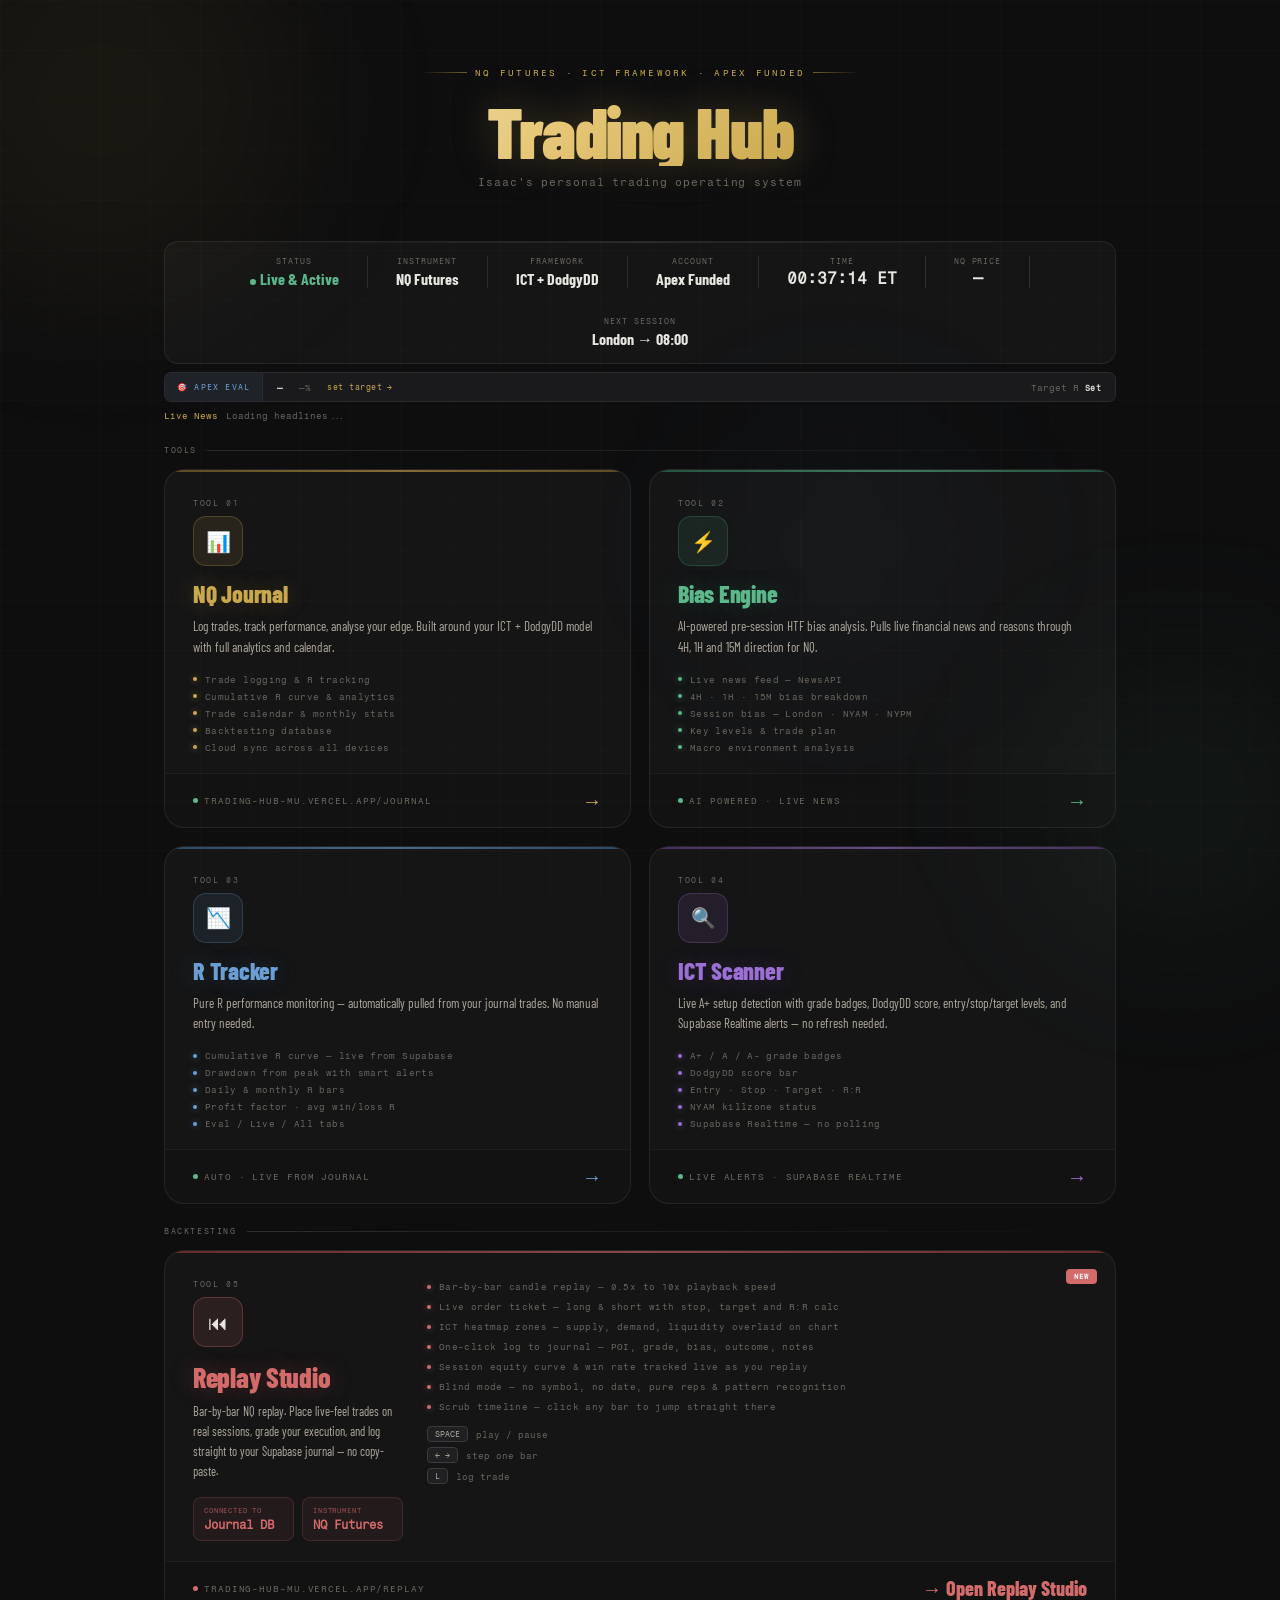
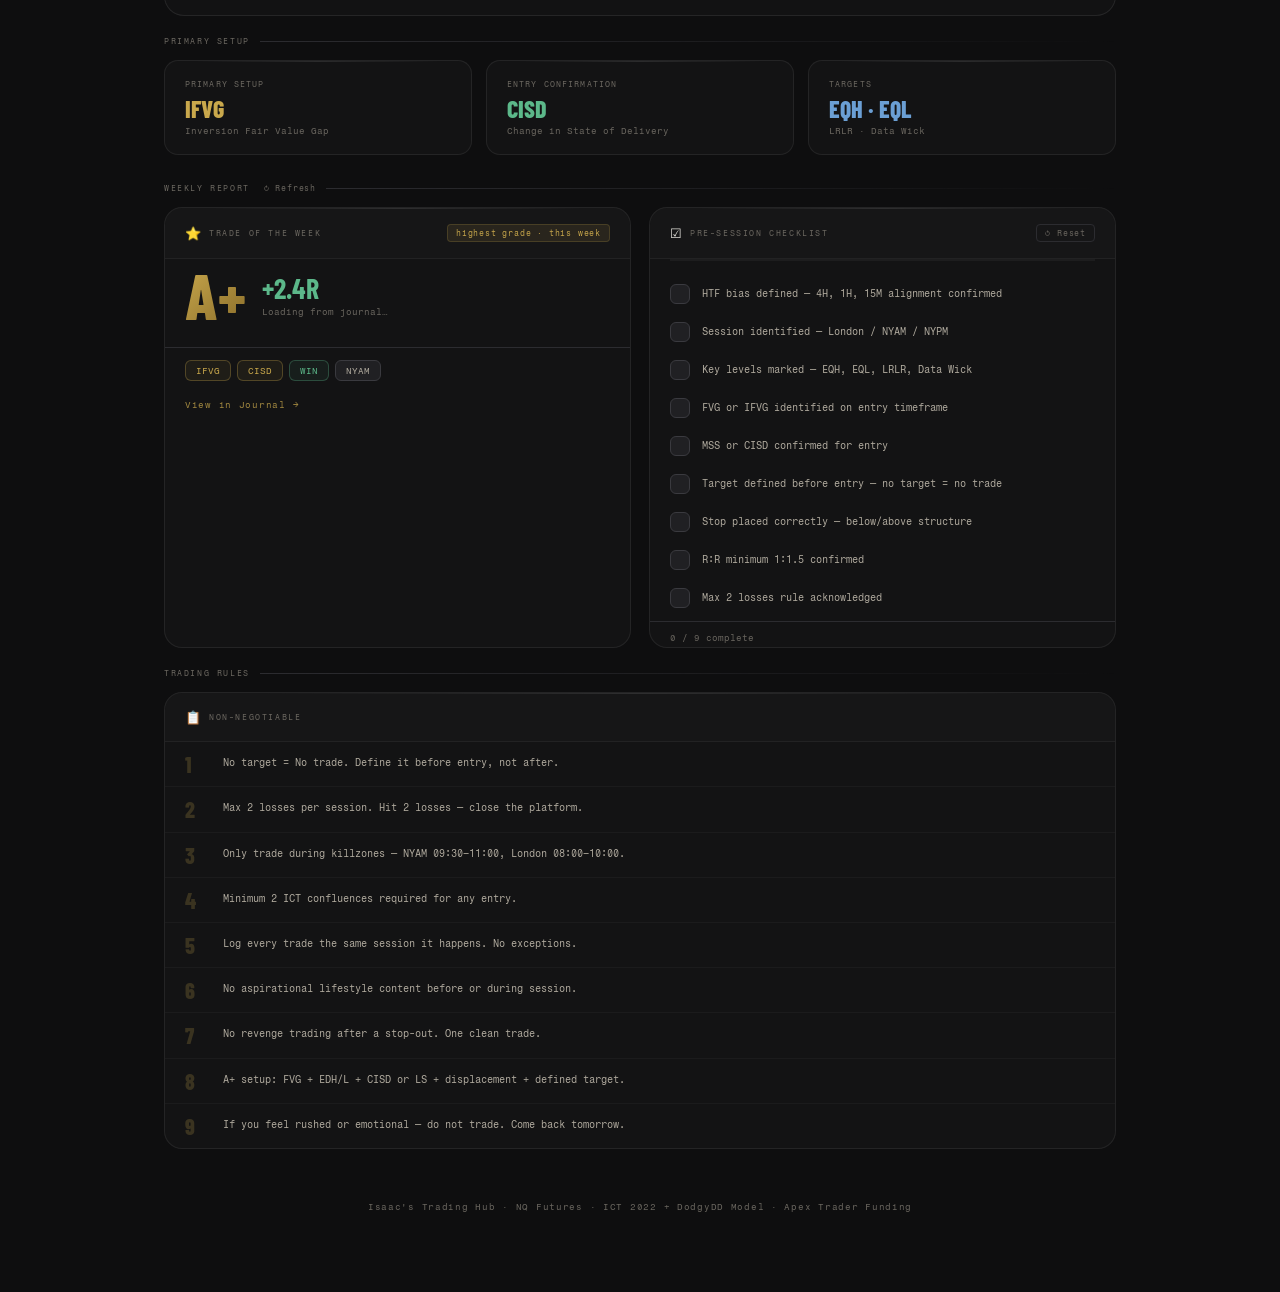
==== index.html @ e32ec662 "Update index.html" ====
<!DOCTYPE html>
<html lang="en">
<head>
<meta charset="UTF-8">
<meta name="viewport" content="width=device-width, initial-scale=1.0">
<title>Isaac's Trading Hub</title>
<link rel="icon" type="image/svg+xml" href="[data-uri]">
<link href="https://fonts.googleapis.com/css2?family=Barlow+Condensed:wght@400;500;600;700;800;900&family=Fragment+Mono&display=swap" rel="stylesheet">
<style>
/* ── HARD RESET — no external CSS dependency ── */
*, *::before, *::after { box-sizing: border-box; margin: 0; padding: 0; }
:root {
  --bg:    #0e0e0f;
  --bg1:   #141415;
  --bg2:   #1a1a1c;
  --bg3:   #202023;
  --bg4:   #28282c;
  --border:  #2c2c30;
  --border2: #3a3a3f;
  --text:  #e8e6e0;
  --text2: #b0aa9e;
  --muted: #6b6760;
  --dim:   #3a3835;
  --gold:        #c9a84c;
  --gold2:       #e8c97a;
  --gold3:       #a8883a;
  --gold-dim:    rgba(201,168,76,0.12);
  --gold-border: rgba(201,168,76,0.25);
  --win:  #5cb88a;
  --loss: #c96a6a;
  --blue: #6b9fd4;
  --warn: #f59e0b;
}
html { font-size: 13px; -webkit-font-smoothing: antialiased; }
body {
  background: var(--bg);
  color: var(--text);
  font-family: 'Barlow Condensed', sans-serif;
  min-height: 100vh;
  overflow-x: hidden;
  display: flex;
  flex-direction: column;
}
a { color: inherit; text-decoration: none; }
button { font-family: inherit; cursor: pointer; }
::-webkit-scrollbar { width: 4px; }
::-webkit-scrollbar-thumb { background: var(--bg4); border-radius: 2px; }

/* ── GRID BG + ORBS ── */
body::before {
  content: '';
  position: fixed; inset: 0;
  background-image:
    linear-gradient(rgba(201,168,76,0.025) 1px, transparent 1px),
    linear-gradient(90deg, rgba(201,168,76,0.025) 1px, transparent 1px);
  background-size: 50px 50px;
  pointer-events: none; z-index: 0;
}
.orb {
  position: fixed; border-radius: 50%;
  filter: blur(80px); pointer-events: none; z-index: 0;
  animation: orbFloat 8s ease-in-out infinite;
}
.orb1 { width:400px;height:400px;background:rgba(201,168,76,0.06);top:-100px;left:-100px; }
.orb2 { width:300px;height:300px;background:rgba(92,184,138,0.05);bottom:-50px;right:-50px;animation-delay:-4s; }
.orb3 { width:280px;height:280px;background:rgba(93,143,196,0.03);top:45%;left:55%;animation-delay:-2s; }
@keyframes orbFloat { 0%,100%{transform:translate(0,0)} 50%{transform:translate(20px,20px)} }

/* ── PAGE WRAPPER ── */
.page {
  position: relative; z-index: 1;
  max-width: 1000px; margin: 0 auto;
  padding: 60px 24px 80px;
  flex: 1; display: flex; flex-direction: column;
}

/* ── HEADER ── */
.header { text-align: center; margin-bottom: 52px; animation: fadeDown .7s ease both; }
.header-tag {
  display: inline-flex; align-items: center; gap: 8px;
  font-family: 'Fragment Mono', monospace;
  font-size: 9px; letter-spacing: .25em; text-transform: uppercase;
  color: var(--gold); margin-bottom: 16px;
}
.header-tag::before, .header-tag::after {
  content: ''; width: 48px; height: 1px;
  background: linear-gradient(90deg, transparent, var(--gold)); opacity: .5;
}
.header-tag::after { transform: scaleX(-1); }
.header-name {
  font-size: clamp(40px,7vw,72px); font-weight: 900;
  letter-spacing: -.02em; line-height: 1;
  background: linear-gradient(135deg,#f0ede8 0%,#e8c97a 40%,#c9a84c 70%,#8a6d2a 100%);
  -webkit-background-clip: text; -webkit-text-fill-color: transparent;
  background-clip: text; margin-bottom: 10px;
  filter: drop-shadow(0 0 20px rgba(201,168,76,.25));
}
.header-sub {
  font-family: 'Fragment Mono', monospace;
  font-size: 11px; color: var(--muted); letter-spacing: .08em;
}

/* ── STATS BAR ── */
.stats-bar {
  display: flex; align-items: center; justify-content: center;
  gap: 28px; flex-wrap: wrap;
  background: rgba(255,255,255,.03);
  border: 1px solid rgba(255,255,255,.07);
  border-radius: 14px; padding: 14px 28px;
  margin-bottom: 8px;
  position: relative; overflow: hidden;
  animation: fadeUp .5s .1s ease both;
}
.stats-bar::before {
  content: ''; position: absolute; top: 0; left: 10%; right: 10%; height: 1px;
  background: linear-gradient(90deg,transparent,rgba(255,255,255,.1),transparent);
  pointer-events: none;
}
.sb-item { display: flex; flex-direction: column; align-items: center; gap: 3px; }
.sb-lbl { font-family:'Fragment Mono',monospace; font-size:8px; letter-spacing:.12em; text-transform:uppercase; color:var(--muted); }
.sb-val { font-size:16px; font-weight:700; color:var(--text); }
.sb-divider { width:1px; height:32px; background:var(--border); }
.live-dot {
  width:6px;height:6px;border-radius:50%;background:var(--win);
  display:inline-block;margin-right:4px;
  animation:livePulse 1.5s ease infinite;
}
@keyframes livePulse {
  0%,100%{opacity:1;box-shadow:0 0 0 0 rgba(92,184,138,.4)}
  50%{opacity:.7;box-shadow:0 0 0 5px rgba(92,184,138,0)}
}

/* ── APEX STRIP ── */
.apex-strip {
  display:flex;align-items:center;
  background:var(--bg2);border:1px solid var(--border);
  border-radius:7px;margin-bottom:8px;overflow:hidden;
  animation: fadeUp .5s .15s ease both;
}
.apex-label {
  flex-shrink:0;padding:0 12px;height:28px;
  display:flex;align-items:center;gap:5px;
  border-right:1px solid var(--border);
  background:rgba(107,159,212,.07);
  font-family:'Fragment Mono',monospace;font-size:8px;
  letter-spacing:.15em;text-transform:uppercase;color:var(--blue);
}
.apex-track {
  flex:1;display:flex;align-items:center;
  padding:0 14px;gap:16px;height:28px;
}
.apex-stat { font-family:'Fragment Mono',monospace;font-size:9px;color:var(--muted); }
.apex-stat b { color:var(--text); }
.apex-link { font-family:'Fragment Mono',monospace;font-size:8px;color:var(--gold);letter-spacing:.06em; }

/* ── NEWS TICKER ── */
.news-strip {
  font-family:'Fragment Mono',monospace;font-size:9px;
  color:var(--muted);margin-bottom:24px;
  display:flex;align-items:center;gap:8px;
  animation: fadeUp .4s .2s ease both;
}
.news-label { color:var(--gold); }
#news-text { transition:opacity .4s; }

/* ── SECTION LABEL ── */
.sec-lbl {
  font-family:'Fragment Mono',monospace;font-size:8px;
  letter-spacing:.2em;text-transform:uppercase;color:var(--muted);
  display:flex;align-items:center;gap:10px;margin-bottom:14px;
}
.sec-lbl::after { content:'';flex:1;height:1px;background:linear-gradient(90deg,var(--border),transparent); }

/* ── TOOL GRID ── */
.grid-2 { display:grid;grid-template-columns:1fr 1fr;gap:18px;margin-bottom:18px; }

/* ── BASE CARD ── */
.app-card {
  background: rgba(255,255,255,.03);
  border: 1px solid rgba(255,255,255,.07);
  border-radius: 20px; overflow: hidden;
  position: relative; display: flex; flex-direction: column;
  text-decoration: none; color: var(--text);
  transition: transform .28s cubic-bezier(.34,1.56,.64,1),
              border-color .25s, box-shadow .28s;
  animation: fadeUp .6s ease both;
}
.app-card::before {
  content:'';position:absolute;top:0;left:0;right:0;height:2px;
  transition:height .25s,opacity .25s;opacity:.6;
}
.app-card::after {
  content:'';position:absolute;inset:0;border-radius:20px;
  opacity:0;transition:opacity .3s;pointer-events:none;
}
.app-card:hover::before { height:3px;opacity:1; }
.app-card:hover::after  { opacity:1; }

/* journal */
.card-j::before{background:linear-gradient(90deg,#8a6d2a,var(--gold),#8a6d2a);}
.card-j::after {background:radial-gradient(ellipse at 50% 0%,rgba(201,168,76,.07),transparent 65%);}
.card-j:hover  {transform:translateY(-7px);border-color:rgba(201,168,76,.3);box-shadow:0 24px 64px rgba(0,0,0,.55),0 0 40px rgba(201,168,76,.08);}
/* bias */
.card-b::before{background:linear-gradient(90deg,#2d7a5a,var(--win),#2d7a5a);}
.card-b::after {background:radial-gradient(ellipse at 50% 0%,rgba(92,184,138,.07),transparent 65%);}
.card-b:hover  {transform:translateY(-7px);border-color:rgba(92,184,138,.3);box-shadow:0 24px 64px rgba(0,0,0,.55),0 0 40px rgba(92,184,138,.08);}
/* drawdown */
.card-d::before{background:linear-gradient(90deg,#3a6a9a,var(--blue),#3a6a9a);}
.card-d::after {background:radial-gradient(ellipse at 50% 0%,rgba(93,143,196,.07),transparent 65%);}
.card-d:hover  {transform:translateY(-7px);border-color:rgba(93,143,196,.3);box-shadow:0 24px 64px rgba(0,0,0,.55),0 0 40px rgba(93,143,196,.08);}
/* scanner */
.card-s::before{background:linear-gradient(90deg,#6a3a9a,#9b6fd4,#6a3a9a);}
.card-s::after {background:radial-gradient(ellipse at 50% 0%,rgba(155,111,212,.07),transparent 65%);}
.card-s:hover  {transform:translateY(-7px);border-color:rgba(155,111,212,.3);box-shadow:0 24px 64px rgba(0,0,0,.55),0 0 40px rgba(155,111,212,.08);}
/* replay */
.card-r::before{background:linear-gradient(90deg,#9a3a3a,#d46b6b,#9a3a3a);}
.card-r::after {background:radial-gradient(ellipse at 50% 0%,rgba(212,107,107,.09),transparent 65%);}
.card-r:hover  {transform:translateY(-6px);border-color:rgba(212,107,107,.35);box-shadow:0 24px 64px rgba(0,0,0,.55),0 0 40px rgba(212,107,107,.1);}

/* card internals */
.card-top { padding:28px 28px 20px;flex:1;position:relative;z-index:1; }
.card-lbl { font-family:'Fragment Mono',monospace;font-size:8px;letter-spacing:.2em;text-transform:uppercase;color:var(--muted);margin-bottom:8px; }
.card-icon {
  width:50px;height:50px;border-radius:13px;
  display:flex;align-items:center;justify-content:center;font-size:20px;
  margin-bottom:16px;
  transition:transform .25s cubic-bezier(.34,1.56,.64,1);
}
.app-card:hover .card-icon { transform:scale(1.1); }
.icon-j{background:rgba(201,168,76,.1);border:1px solid rgba(201,168,76,.25);}
.icon-b{background:rgba(77,170,125,.1);border:1px solid rgba(77,170,125,.25);}
.icon-d{background:rgba(93,143,196,.1);border:1px solid rgba(93,143,196,.25);}
.icon-s{background:rgba(155,111,212,.1);border:1px solid rgba(155,111,212,.25);}
.icon-r{background:rgba(212,107,107,.12);border:1px solid rgba(212,107,107,.3);}
.card-title { font-size:24px;font-weight:800;letter-spacing:-.01em;line-height:1;margin-bottom:10px; }
.title-j{color:var(--gold);text-shadow:0 0 24px rgba(201,168,76,.3);}
.title-b{color:var(--win);text-shadow:0 0 24px rgba(77,170,125,.3);}
.title-d{color:var(--blue);text-shadow:0 0 24px rgba(93,143,196,.3);}
.title-s{color:#9b6fd4;text-shadow:0 0 24px rgba(155,111,212,.3);}
.title-r{color:#d46b6b;text-shadow:0 0 24px rgba(212,107,107,.3);}
.card-desc { font-size:13px;color:var(--text2);line-height:1.6;font-weight:400;margin-bottom:16px; }
.card-feats { display:flex;flex-direction:column;gap:6px; }
.feat { display:flex;align-items:center;gap:8px;font-family:'Fragment Mono',monospace;font-size:9px;color:var(--muted);letter-spacing:.04em; }
.dot  { width:4px;height:4px;border-radius:50%;flex-shrink:0; }
.dot-j{background:var(--gold);box-shadow:0 0 6px rgba(201,168,76,.6);}
.dot-b{background:var(--win);box-shadow:0 0 6px rgba(77,170,125,.6);}
.dot-d{background:var(--blue);box-shadow:0 0 6px rgba(93,143,196,.6);}
.dot-s{background:#9b6fd4;box-shadow:0 0 6px rgba(155,111,212,.6);}
.dot-r{background:#d46b6b;box-shadow:0 0 6px rgba(212,107,107,.6);}
.card-btm {
  padding:14px 28px;border-top:1px solid rgba(255,255,255,.05);
  background:rgba(0,0,0,.15);
  display:flex;align-items:center;justify-content:space-between;
  position:relative;z-index:1;transition:background .25s;
}
.app-card:hover .card-btm { background:rgba(0,0,0,.3); }
.card-status { font-family:'Fragment Mono',monospace;font-size:9px;letter-spacing:.1em;text-transform:uppercase;color:var(--muted);display:flex;align-items:center;gap:6px; }
.sdot { width:5px;height:5px;border-radius:50%;background:var(--win);animation:livePulse 2s ease infinite; }
.card-arrow { font-size:20px;font-weight:800;transition:transform .22s cubic-bezier(.34,1.56,.64,1); }
.app-card:hover .card-arrow { transform:translateX(6px); }
.arrow-j{color:var(--gold);}
.arrow-b{color:var(--win);}
.arrow-d{color:var(--blue);}
.arrow-s{color:#9b6fd4;}
.arrow-r{color:#d46b6b;}

/* ── NEW BADGE ── */
.new-pill {
  position:absolute;top:18px;right:18px;z-index:3;
  background:#d46b6b;color:#fff;
  font-family:'Fragment Mono',monospace;font-size:7px;font-weight:700;
  letter-spacing:.12em;text-transform:uppercase;
  padding:3px 8px;border-radius:4px;
}

/* ── REPLAY CARD LAYOUT ── */
.replay-inner { display:flex;gap:24px;align-items:flex-start; }
.replay-left  { flex-shrink:0;width:210px; }
.replay-right { flex:1;padding-top:2px; }
.replay-stats { display:grid;grid-template-columns:1fr 1fr;gap:8px;margin-top:14px; }
.rs { background:rgba(212,107,107,.07);border:1px solid rgba(212,107,107,.18);border-radius:8px;padding:8px 10px; }
.rs-k { font-family:'Fragment Mono',monospace;font-size:7px;letter-spacing:.12em;text-transform:uppercase;color:rgba(212,107,107,.7); }
.rs-v { font-family:'Fragment Mono',monospace;font-size:12px;font-weight:600;color:#d46b6b;margin-top:3px; }
.kbd-list { display:flex;flex-direction:column;gap:5px;margin-top:14px; }
.kbd-row { display:flex;align-items:center;gap:8px;font-family:'Fragment Mono',monospace;font-size:9px;color:var(--muted); }
.kbd-key { background:var(--bg3);border:1px solid var(--border2);border-radius:4px;padding:2px 7px;font-size:8px;color:var(--text2); }

/* ── INFO CARDS (bottom 3) ── */
.info-grid { display:grid;grid-template-columns:repeat(3,1fr);gap:14px;margin-bottom:20px; }
.info-card {
  background:rgba(255,255,255,.025);
  border:1px solid rgba(255,255,255,.07);
  border-radius:14px;padding:18px 20px;
  position:relative;overflow:hidden;
  transition:border-color .2s,transform .22s cubic-bezier(.34,1.56,.64,1),box-shadow .22s;
}
.info-card::before{content:'';position:absolute;top:0;left:10%;right:10%;height:1px;background:linear-gradient(90deg,transparent,rgba(255,255,255,.1),transparent);pointer-events:none;}
.info-card::after{content:'';position:absolute;bottom:0;left:0;right:0;height:1px;opacity:0;transition:opacity .2s;}
.info-card:nth-child(1)::after{background:linear-gradient(90deg,transparent,var(--gold),transparent);}
.info-card:nth-child(2)::after{background:linear-gradient(90deg,transparent,var(--win),transparent);}
.info-card:nth-child(3)::after{background:linear-gradient(90deg,transparent,var(--blue),transparent);}
.info-card:hover{border-color:rgba(255,255,255,.12);transform:translateY(-3px);box-shadow:0 12px 32px rgba(0,0,0,.4);}
.info-card:hover::after{opacity:1;}
.ic-lbl{font-family:'Fragment Mono',monospace;font-size:8px;letter-spacing:.14em;text-transform:uppercase;color:var(--muted);margin-bottom:8px;}
.ic-val{font-family:'Barlow Condensed',monospace;font-size:24px;font-weight:800;line-height:1;margin-bottom:4px;}
.ic-sub{font-family:'Fragment Mono',monospace;font-size:9px;color:var(--muted);}

/* ── PANELS ── */
.two-col { display:grid;grid-template-columns:1fr 1fr;gap:18px; }
.panel {
  background:rgba(255,255,255,.025);
  border:1px solid rgba(255,255,255,.07);
  border-radius:18px;overflow:hidden;position:relative;
  transition:border-color .25s,box-shadow .25s,transform .25s;
}
.panel::before{content:'';position:absolute;top:0;left:10%;right:10%;height:1px;background:linear-gradient(90deg,transparent,rgba(255,255,255,.1),transparent);pointer-events:none;z-index:1;}
.panel:hover{border-color:rgba(255,255,255,.11);box-shadow:0 8px 32px rgba(0,0,0,.3);transform:translateY(-2px);}
.panel-hdr{padding:16px 20px;display:flex;align-items:center;justify-content:space-between;border-bottom:1px solid rgba(255,255,255,.05);background:rgba(255,255,255,.01);position:relative;z-index:1;}
.panel-tag{display:flex;align-items:center;gap:8px;}
.panel-title{font-family:'Fragment Mono',monospace;font-size:8px;letter-spacing:.2em;text-transform:uppercase;color:var(--muted);}
.panel-badge{font-family:'Fragment Mono',monospace;font-size:8px;letter-spacing:.1em;padding:3px 8px;border-radius:4px;}

/* TOTW */
.totw-hero{display:flex;align-items:center;padding:4px 20px 20px;border-bottom:1px solid var(--border);}
.totw-grade{font-size:64px;font-weight:800;line-height:1;background:linear-gradient(135deg,#c9a84c,#8a6d2a);-webkit-background-clip:text;-webkit-text-fill-color:transparent;background-clip:text;margin-right:16px;}
.totw-r{font-size:28px;font-weight:700;line-height:1;}
.totw-meta{font-family:'Fragment Mono',monospace;font-size:9px;color:var(--muted);margin-top:4px;}
.totw-pills{display:flex;gap:6px;flex-wrap:wrap;padding:12px 20px 14px;}
.pill{font-family:'Fragment Mono',monospace;font-size:9px;padding:4px 10px;border-radius:6px;border:1px solid var(--border2);color:var(--text2);background:var(--bg3);}
.pill.win{border-color:rgba(92,184,138,.3);color:var(--win);background:rgba(92,184,138,.07);}
.pill.gold{border-color:rgba(201,168,76,.3);color:var(--gold);background:rgba(201,168,76,.07);}
.totw-link{display:inline-flex;align-items:center;gap:6px;margin:0 20px 18px;font-family:'Fragment Mono',monospace;font-size:9px;color:var(--gold);letter-spacing:.08em;opacity:.8;transition:opacity .15s;}
.totw-link:hover{opacity:1;}

/* CHECKLIST */
.chk-prog{height:2px;background:rgba(255,255,255,.04);overflow:hidden;margin:0 20px 14px;}
.chk-fill{height:100%;background:linear-gradient(90deg,var(--win),#3a8a5a);transition:width .5s ease;box-shadow:0 0 8px rgba(77,170,125,.5);}
.chk-item{display:flex;align-items:center;gap:12px;padding:9px 20px;cursor:pointer;user-select:none;transition:background .1s;}
.chk-item:hover{background:rgba(255,255,255,.02);}
.chk-box{width:20px;height:20px;border-radius:6px;border:1.5px solid var(--border2);display:flex;align-items:center;justify-content:center;flex-shrink:0;transition:all .2s;background:var(--bg3);}
.chk-item.done .chk-box{background:var(--win);border-color:var(--win);}
.chk-tick{font-size:10px;font-weight:700;color:#080601;display:none;}
.chk-item.done .chk-tick{display:block;}
.chk-txt{font-family:'Fragment Mono',monospace;font-size:10px;color:var(--text2);line-height:1.4;}
.chk-item.done .chk-txt{text-decoration:line-through;color:var(--muted);}
.chk-foot{padding:10px 20px 4px;display:flex;align-items:center;justify-content:space-between;border-top:1px solid var(--border);margin-top:4px;}
.chk-count{font-family:'Fragment Mono',monospace;font-size:9px;color:var(--muted);}
.chk-reset{font-family:'Fragment Mono',monospace;font-size:8px;color:var(--muted);letter-spacing:.1em;padding:3px 8px;border-radius:4px;border:1px solid var(--border);background:transparent;transition:all .15s;}
.chk-reset:hover{color:var(--gold);border-color:rgba(201,168,76,.3);}

/* RULES */
.rule{display:flex;align-items:flex-start;gap:14px;padding:10px 20px;border-bottom:1px solid rgba(255,255,255,.03);transition:background .1s;}
.rule:last-child{border-bottom:none;}
.rule:hover{background:rgba(255,255,255,.02);}
.rule-n{font-size:22px;font-weight:800;color:rgba(201,168,76,.22);width:24px;flex-shrink:0;line-height:1.1;transition:color .15s;}
.rule:hover .rule-n{color:var(--gold);}
.rule-t{font-family:'Fragment Mono',monospace;font-size:10px;color:var(--text2);line-height:1.6;padding-top:3px;}

/* FOOTER */
.foot{text-align:center;margin-top:52px;font-family:'Fragment Mono',monospace;font-size:9px;color:var(--muted);letter-spacing:.08em;animation:fadeUp .5s .4s ease both;}

/* ── ANIMATIONS ── */
@keyframes fadeDown{from{opacity:0;transform:translateY(-16px)}to{opacity:1;transform:none}}
@keyframes fadeUp{from{opacity:0;transform:translateY(16px)}to{opacity:1;transform:none}}

/* ── RESPONSIVE ── */
@media(max-width:680px){
  .grid-2{grid-template-columns:1fr;}
  .two-col{grid-template-columns:1fr;}
  .info-grid{grid-template-columns:1fr;}
  .stats-bar{gap:14px;}
  .sb-divider{display:none;}
  .page{padding:40px 16px 60px;}
  .replay-inner{flex-direction:column;}
  .replay-left{width:100%;}
}
</style>
</head>
<body>

<div class="orb orb1"></div>
<div class="orb orb2"></div>
<div class="orb orb3"></div>

<div class="page">

  <!-- HEADER -->
  <div class="header">
    <div class="header-tag">NQ Futures · ICT Framework · Apex Funded</div>
    <div class="header-name">Trading Hub</div>
    <div class="header-sub">Isaac's personal trading operating system</div>
  </div>

  <!-- STATS BAR -->
  <div class="stats-bar">
    <div class="sb-item">
      <div class="sb-lbl">Status</div>
      <div class="sb-val" style="color:var(--win)"><span class="live-dot"></span>Live &amp; Active</div>
    </div>
    <div class="sb-divider"></div>
    <div class="sb-item"><div class="sb-lbl">Instrument</div><div class="sb-val">NQ Futures</div></div>
    <div class="sb-divider"></div>
    <div class="sb-item"><div class="sb-lbl">Framework</div><div class="sb-val">ICT + DodgyDD</div></div>
    <div class="sb-divider"></div>
    <div class="sb-item"><div class="sb-lbl">Account</div><div class="sb-val">Apex Funded</div></div>
    <div class="sb-divider"></div>
    <div class="sb-item"><div class="sb-lbl">Time</div><div class="sb-val" id="live-time" style="font-family:'Fragment Mono',monospace">—</div></div>
    <div class="sb-divider"></div>
    <div class="sb-item"><div class="sb-lbl">NQ Price</div><div class="sb-val" style="font-family:'Fragment Mono',monospace" id="nq-price">—</div></div>
    <div class="sb-divider"></div>
    <div class="sb-item"><div class="sb-lbl">Next Session</div><div class="sb-val" id="next-session">—</div></div>
  </div>

  <!-- APEX STRIP -->
  <div class="apex-strip">
    <div class="apex-label">🎯 Apex Eval</div>
    <div class="apex-track">
      <span class="apex-stat"><b id="apex-pnl">—</b></span>
      <span class="apex-stat" id="apex-pct">—%</span>
      <a href="drawdown.html" class="apex-link">set target →</a>
      <div style="flex:1"></div>
      <span class="apex-stat">Target R <b class="apex-link" id="apex-target">Set</b></span>
    </div>
  </div>

  <!-- NEWS -->
  <div class="news-strip">
    <span class="news-label">Live News</span>
    <span id="news-text">Loading headlines...</span>
  </div>

  <!-- TOOLS LABEL -->
  <div class="sec-lbl" style="animation:fadeUp .5s .25s ease both;">Tools</div>

  <!-- ROW 1: Journal + Bias -->
  <div class="grid-2" style="animation-delay:.1s">
    <a href="journal.html" class="app-card card-j">
      <div class="card-top">
        <div class="card-lbl">Tool 01</div>
        <div class="card-icon icon-j">📊</div>
        <div class="card-title title-j">NQ Journal</div>
        <div class="card-desc">Log trades, track performance, analyse your edge. Built around your ICT + DodgyDD model with full analytics and calendar.</div>
        <div class="card-feats">
          <div class="feat"><span class="dot dot-j"></span>Trade logging &amp; R tracking</div>
          <div class="feat"><span class="dot dot-j"></span>Cumulative R curve &amp; analytics</div>
          <div class="feat"><span class="dot dot-j"></span>Trade calendar &amp; monthly stats</div>
          <div class="feat"><span class="dot dot-j"></span>Backtesting database</div>
          <div class="feat"><span class="dot dot-j"></span>Cloud sync across all devices</div>
        </div>
      </div>
      <div class="card-btm">
        <div class="card-status"><span class="sdot"></span>trading-hub-mu.vercel.app/journal</div>
        <div class="card-arrow arrow-j">→</div>
      </div>
    </a>

    <a href="bias.html" class="app-card card-b">
      <div class="card-top">
        <div class="card-lbl">Tool 02</div>
        <div class="card-icon icon-b">⚡</div>
        <div class="card-title title-b">Bias Engine</div>
        <div class="card-desc">AI-powered pre-session HTF bias analysis. Pulls live financial news and reasons through 4H, 1H and 15M direction for NQ.</div>
        <div class="card-feats">
          <div class="feat"><span class="dot dot-b"></span>Live news feed — NewsAPI</div>
          <div class="feat"><span class="dot dot-b"></span>4H · 1H · 15M bias breakdown</div>
          <div class="feat"><span class="dot dot-b"></span>Session bias — London · NYAM · NYPM</div>
          <div class="feat"><span class="dot dot-b"></span>Key levels &amp; trade plan</div>
          <div class="feat"><span class="dot dot-b"></span>Macro environment analysis</div>
        </div>
      </div>
      <div class="card-btm">
        <div class="card-status"><span class="sdot"></span>AI Powered · Live News</div>
        <div class="card-arrow arrow-b">→</div>
      </div>
    </a>
  </div>

  <!-- ROW 2: R Tracker + ICT Scanner -->
  <div class="grid-2" style="animation-delay:.2s">
    <a href="drawdown.html" class="app-card card-d">
      <div class="card-top">
        <div class="card-lbl">Tool 03</div>
        <div class="card-icon icon-d">📉</div>
        <div class="card-title title-d">R Tracker</div>
        <div class="card-desc">Pure R performance monitoring — automatically pulled from your journal trades. No manual entry needed.</div>
        <div class="card-feats">
          <div class="feat"><span class="dot dot-d"></span>Cumulative R curve — live from Supabase</div>
          <div class="feat"><span class="dot dot-d"></span>Drawdown from peak with smart alerts</div>
          <div class="feat"><span class="dot dot-d"></span>Daily &amp; monthly R bars</div>
          <div class="feat"><span class="dot dot-d"></span>Profit factor · avg win/loss R</div>
          <div class="feat"><span class="dot dot-d"></span>Eval / Live / All tabs</div>
        </div>
      </div>
      <div class="card-btm">
        <div class="card-status"><span class="sdot"></span>Auto · Live from Journal</div>
        <div class="card-arrow arrow-d">→</div>
      </div>
    </a>

    <a href="scanner.html" class="app-card card-s">
      <div class="card-top">
        <div class="card-lbl">Tool 04</div>
        <div class="card-icon icon-s">🔍</div>
        <div class="card-title title-s">ICT Scanner</div>
        <div class="card-desc">Live A+ setup detection with grade badges, DodgyDD score, entry/stop/target levels, and Supabase Realtime alerts — no refresh needed.</div>
        <div class="card-feats">
          <div class="feat"><span class="dot dot-s"></span>A+ / A / A- grade badges</div>
          <div class="feat"><span class="dot dot-s"></span>DodgyDD score bar</div>
          <div class="feat"><span class="dot dot-s"></span>Entry · Stop · Target · R:R</div>
          <div class="feat"><span class="dot dot-s"></span>NYAM killzone status</div>
          <div class="feat"><span class="dot dot-s"></span>Supabase Realtime — no polling</div>
        </div>
      </div>
      <div class="card-btm">
        <div class="card-status"><span class="sdot"></span>Live Alerts · Supabase Realtime</div>
        <div class="card-arrow arrow-s">→</div>
      </div>
    </a>
  </div>

  <!-- BACKTESTING LABEL -->
  <div class="sec-lbl" style="animation:fadeUp .5s .3s ease both;margin-top:4px;">Backtesting</div>

  <!-- REPLAY STUDIO — FULL WIDTH -->
  <a href="replay.html" class="app-card card-r" style="margin-bottom:20px;animation-delay:.3s;">
    <div class="new-pill">New</div>
    <div class="card-top">
      <div class="replay-inner">
        <div class="replay-left">
          <div class="card-lbl">Tool 05</div>
          <div class="card-icon icon-r">⏮</div>
          <div class="card-title title-r" style="font-size:28px;margin-bottom:10px;">Replay Studio</div>
          <div class="card-desc" style="font-size:12.5px;">Bar-by-bar NQ replay. Place live-feel trades on real sessions, grade your execution, and log straight to your Supabase journal — no copy-paste.</div>
          <div class="replay-stats">
            <div class="rs"><div class="rs-k">Connected to</div><div class="rs-v">Journal DB</div></div>
            <div class="rs"><div class="rs-k">Instrument</div><div class="rs-v">NQ Futures</div></div>
          </div>
        </div>
        <div class="replay-right">
          <div class="card-feats" style="gap:9px;margin-bottom:12px;">
            <div class="feat"><span class="dot dot-r"></span>Bar-by-bar candle replay — 0.5x to 10x playback speed</div>
            <div class="feat"><span class="dot dot-r"></span>Live order ticket — long &amp; short with stop, target and R:R calc</div>
            <div class="feat"><span class="dot dot-r"></span>ICT heatmap zones — supply, demand, liquidity overlaid on chart</div>
            <div class="feat"><span class="dot dot-r"></span>One-click log to journal — POI, grade, bias, outcome, notes</div>
            <div class="feat"><span class="dot dot-r"></span>Session equity curve &amp; win rate tracked live as you replay</div>
            <div class="feat"><span class="dot dot-r"></span>Blind mode — no symbol, no date, pure reps &amp; pattern recognition</div>
            <div class="feat"><span class="dot dot-r"></span>Scrub timeline — click any bar to jump straight there</div>
          </div>
          <div class="kbd-list">
            <div class="kbd-row"><span class="kbd-key">SPACE</span>play / pause</div>
            <div class="kbd-row"><span class="kbd-key">← →</span>step one bar</div>
            <div class="kbd-row"><span class="kbd-key">L</span>log trade</div>
          </div>
        </div>
      </div>
    </div>
    <div class="card-btm">
      <div class="card-status"><span class="sdot" style="background:#d46b6b;"></span>trading-hub-mu.vercel.app/replay</div>
      <div class="card-arrow arrow-r">→ Open Replay Studio</div>
    </div>
  </a>

  <!-- PRIMARY SETUP INFO -->
  <div class="sec-lbl" style="animation:fadeUp .5s .35s ease both;">Primary Setup</div>
  <div class="info-grid" style="animation:fadeUp .6s .35s ease both;">
    <div class="info-card">
      <div class="ic-lbl">Primary Setup</div>
      <div class="ic-val" style="color:var(--gold)">IFVG</div>
      <div class="ic-sub">Inversion Fair Value Gap</div>
    </div>
    <div class="info-card">
      <div class="ic-lbl">Entry Confirmation</div>
      <div class="ic-val" style="color:var(--win)">CISD</div>
      <div class="ic-sub">Change in State of Delivery</div>
    </div>
    <div class="info-card">
      <div class="ic-lbl">Targets</div>
      <div class="ic-val" style="color:var(--blue)">EQH · EQL</div>
      <div class="ic-sub">LRLR · Data Wick</div>
    </div>
  </div>

  <!-- WEEKLY + CHECKLIST -->
  <div class="sec-lbl" style="margin-top:8px;animation:fadeUp .5s .4s ease both;">
    Weekly Report
    <button onclick="loadTOTW()" style="background:transparent;border:none;color:var(--muted);font-family:'Fragment Mono',monospace;font-size:8px;cursor:pointer;letter-spacing:.1em;margin-left:4px;">↻ Refresh</button>
  </div>
  <div class="two-col" style="margin-bottom:20px;animation:fadeUp .6s .4s ease both;">
    <div class="panel">
      <div class="panel-hdr">
        <div class="panel-tag"><span style="font-size:13px">⭐</span><span class="panel-title">Trade of the Week</span></div>
        <span class="panel-badge" style="background:rgba(201,168,76,.1);color:var(--gold);border:1px solid rgba(201,168,76,.2);">highest grade · this week</span>
      </div>
      <div id="totw"></div>
    </div>
    <div class="panel">
      <div class="panel-hdr">
        <div class="panel-tag"><span style="font-size:13px">☑</span><span class="panel-title">Pre-Session Checklist</span></div>
        <button class="chk-reset" onclick="resetChk()">↺ Reset</button>
      </div>
      <div class="chk-prog"><div class="chk-fill" id="chk-fill" style="width:0%"></div></div>
      <div id="chk-list"></div>
      <div class="chk-foot">
        <span class="chk-count" id="chk-count">0 / 9 complete</span>
      </div>
    </div>
  </div>

  <!-- TRADING RULES -->
  <div class="sec-lbl" style="animation:fadeUp .5s .45s ease both;">Trading Rules</div>
  <div class="panel" style="animation:fadeUp .6s .45s ease both;margin-bottom:0;">
    <div class="panel-hdr">
      <div class="panel-tag"><span style="font-size:13px">📋</span><span class="panel-title">Non-Negotiable</span></div>
    </div>
    <div id="rules"></div>
  </div>

  <div class="foot">Isaac's Trading Hub · NQ Futures · ICT 2022 + DodgyDD Model · Apex Trader Funding</div>
</div>

<script>
/* ── TIME ── */
function tick(){
  const et=new Intl.DateTimeFormat('en-US',{timeZone:'America/New_York',hour:'2-digit',minute:'2-digit',second:'2-digit',hour12:false}).format(new Date());
  document.getElementById('live-time').textContent=et+' ET';
  const [h,m]=et.split(':').map(Number);
  const t=h*60+m;
  let s=t<480?'London → 08:00':t<570?'NYAM → 09:30':t<780?'NYPM → 13:00':'London → Tomorrow';
  document.getElementById('next-session').textContent=s;
}
setInterval(tick,1000);tick();

/* ── NEWS ── */
const NEWS=['Fed minutes signal rates on hold through Q3','NQ tech sector leads gains amid AI spending surge','ISM manufacturing PMI beats at 52.4','Dollar strengthens on risk-off · DXY +0.3%','CPI data due Thursday — watch vol at 08:30'];
let ni=0;
function rotateTicker(){
  const el=document.getElementById('news-text');
  el.style.opacity=0;
  setTimeout(()=>{el.textContent=NEWS[ni%NEWS.length];el.style.opacity=1;ni++;},400);
}
document.getElementById('news-text').style.transition='opacity .4s';
setInterval(rotateTicker,5000);

/* ── TOTW ── */
function loadTOTW(){
  document.getElementById('totw').innerHTML=`
    <div class="totw-hero">
      <div class="totw-grade">A+</div>
      <div><div class="totw-r" style="color:var(--win)">+2.4R</div><div class="totw-meta">Loading from journal…</div></div>
    </div>
    <div class="totw-pills">
      <span class="pill gold">IFVG</span><span class="pill gold">CISD</span>
      <span class="pill win">WIN</span><span class="pill">NYAM</span>
    </div>
    <a class="totw-link" href="journal.html">View in Journal →</a>`;
}
loadTOTW();

/* ── CHECKLIST ── */
const ITEMS=['HTF bias defined — 4H, 1H, 15M alignment confirmed','Session identified — London / NYAM / NYPM','Key levels marked — EQH, EQL, LRLR, Data Wick','FVG or IFVG identified on entry timeframe','MSS or CISD confirmed for entry','Target defined before entry — no target = no trade','Stop placed correctly — below/above structure','R:R minimum 1:1.5 confirmed','Max 2 losses rule acknowledged'];
let done=JSON.parse(localStorage.getItem('hub-chk')||'[]');
function renderChk(){
  const el=document.getElementById('chk-list');
  el.innerHTML='';
  ITEMS.forEach((t,i)=>{
    const d=done.includes(i);
    const div=document.createElement('div');
    div.className='chk-item'+(d?' done':'');
    div.innerHTML=`<div class="chk-box"><span class="chk-tick">✓</span></div><div class="chk-txt">${t}</div>`;
    div.onclick=()=>{
      done.includes(i)?done=done.filter(x=>x!==i):done.push(i);
      localStorage.setItem('hub-chk',JSON.stringify(done));
      renderChk();
    };
    el.appendChild(div);
  });
  const p=done.length/ITEMS.length*100;
  document.getElementById('chk-fill').style.width=p+'%';
  document.getElementById('chk-count').textContent=`${done.length} / ${ITEMS.length} complete`;
}
function resetChk(){done=[];localStorage.setItem('hub-chk','[]');renderChk();}
renderChk();

/* ── RULES ── */
const RULES=['No target = No trade. Define it before entry, not after.','Max 2 losses per session. Hit 2 losses — close the platform.','Only trade during killzones — NYAM 09:30–11:00, London 08:00–10:00.','Minimum 2 ICT confluences required for any entry.','Log every trade the same session it happens. No exceptions.','No aspirational lifestyle content before or during session.','No revenge trading after a stop-out. One clean trade.','A+ setup: FVG + EDH/L + CISD or LS + displacement + defined target.','If you feel rushed or emotional — do not trade. Come back tomorrow.'];
const rEl=document.getElementById('rules');
RULES.forEach((t,i)=>{
  const d=document.createElement('div');
  d.className='rule';
  d.innerHTML=`<div class="rule-n">${i+1}</div><div class="rule-t">${t}</div>`;
  rEl.appendChild(d);
});
</script>
</body>
</html>
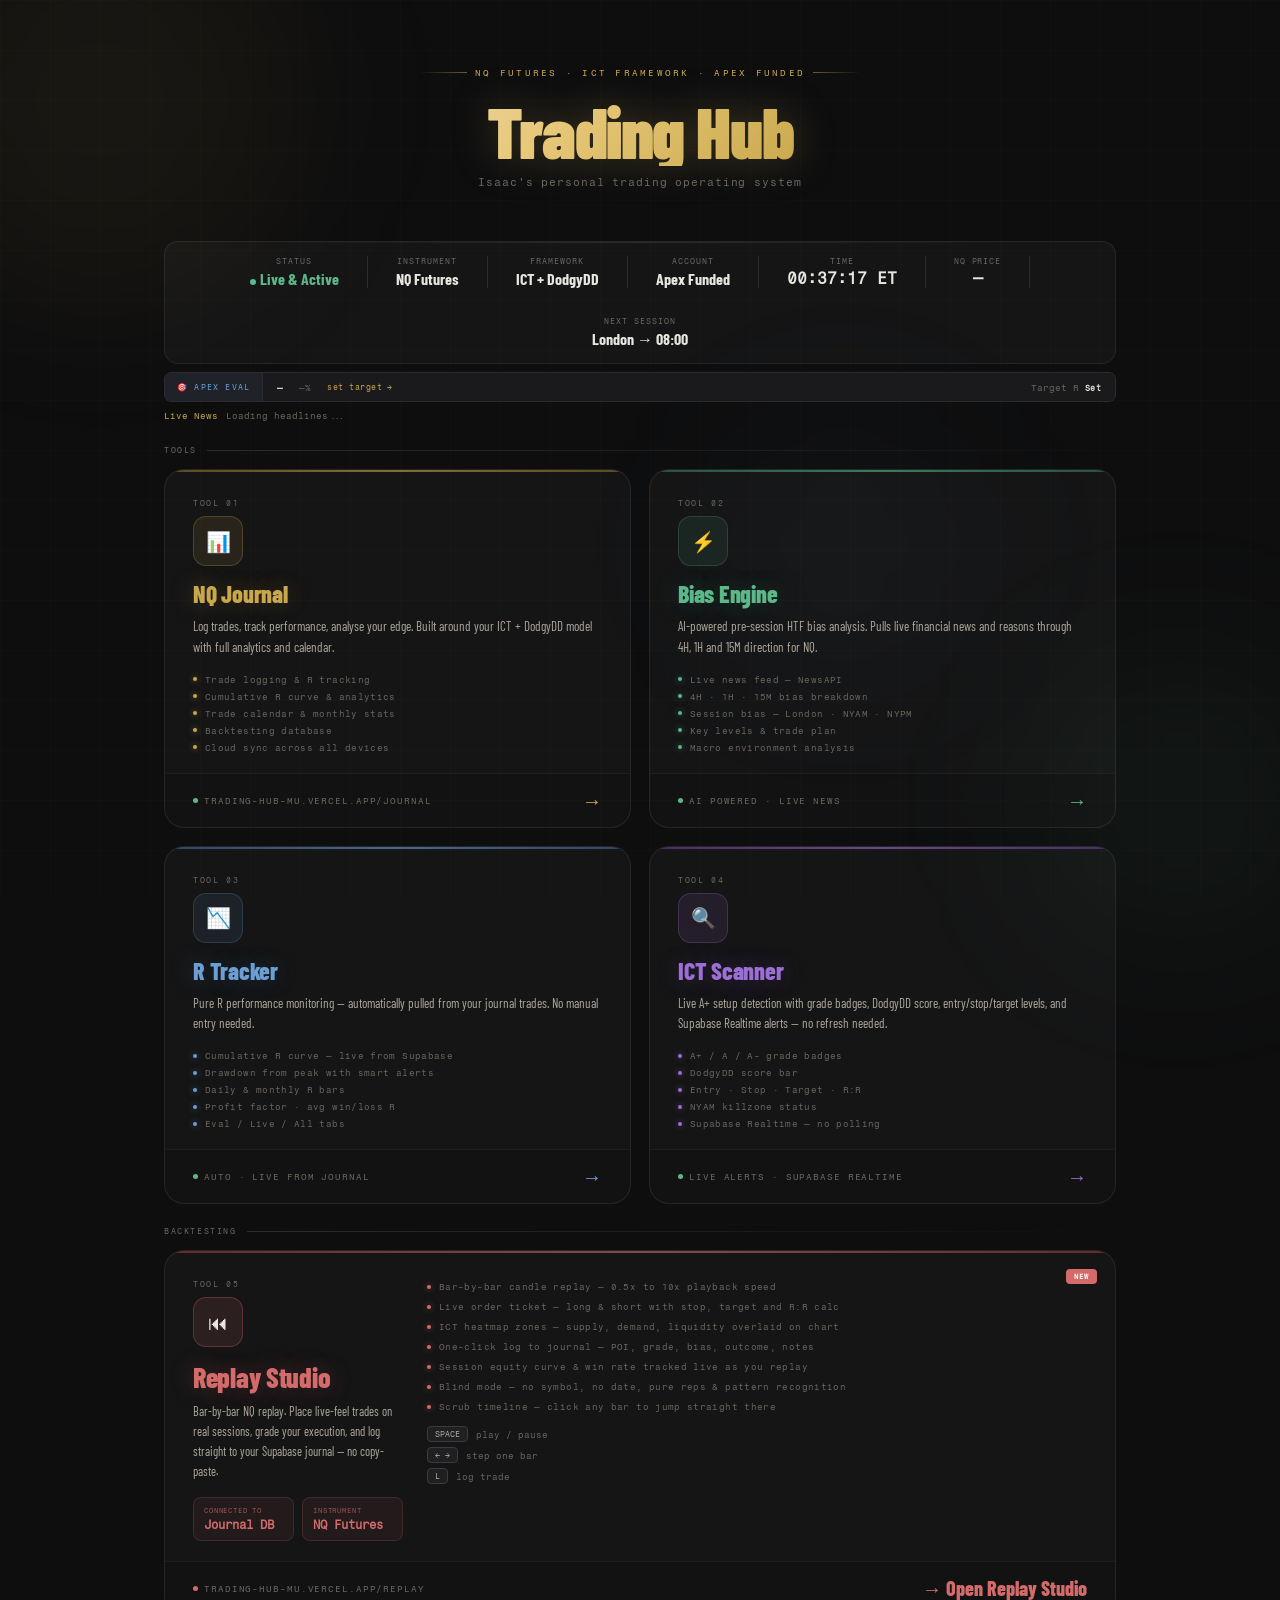
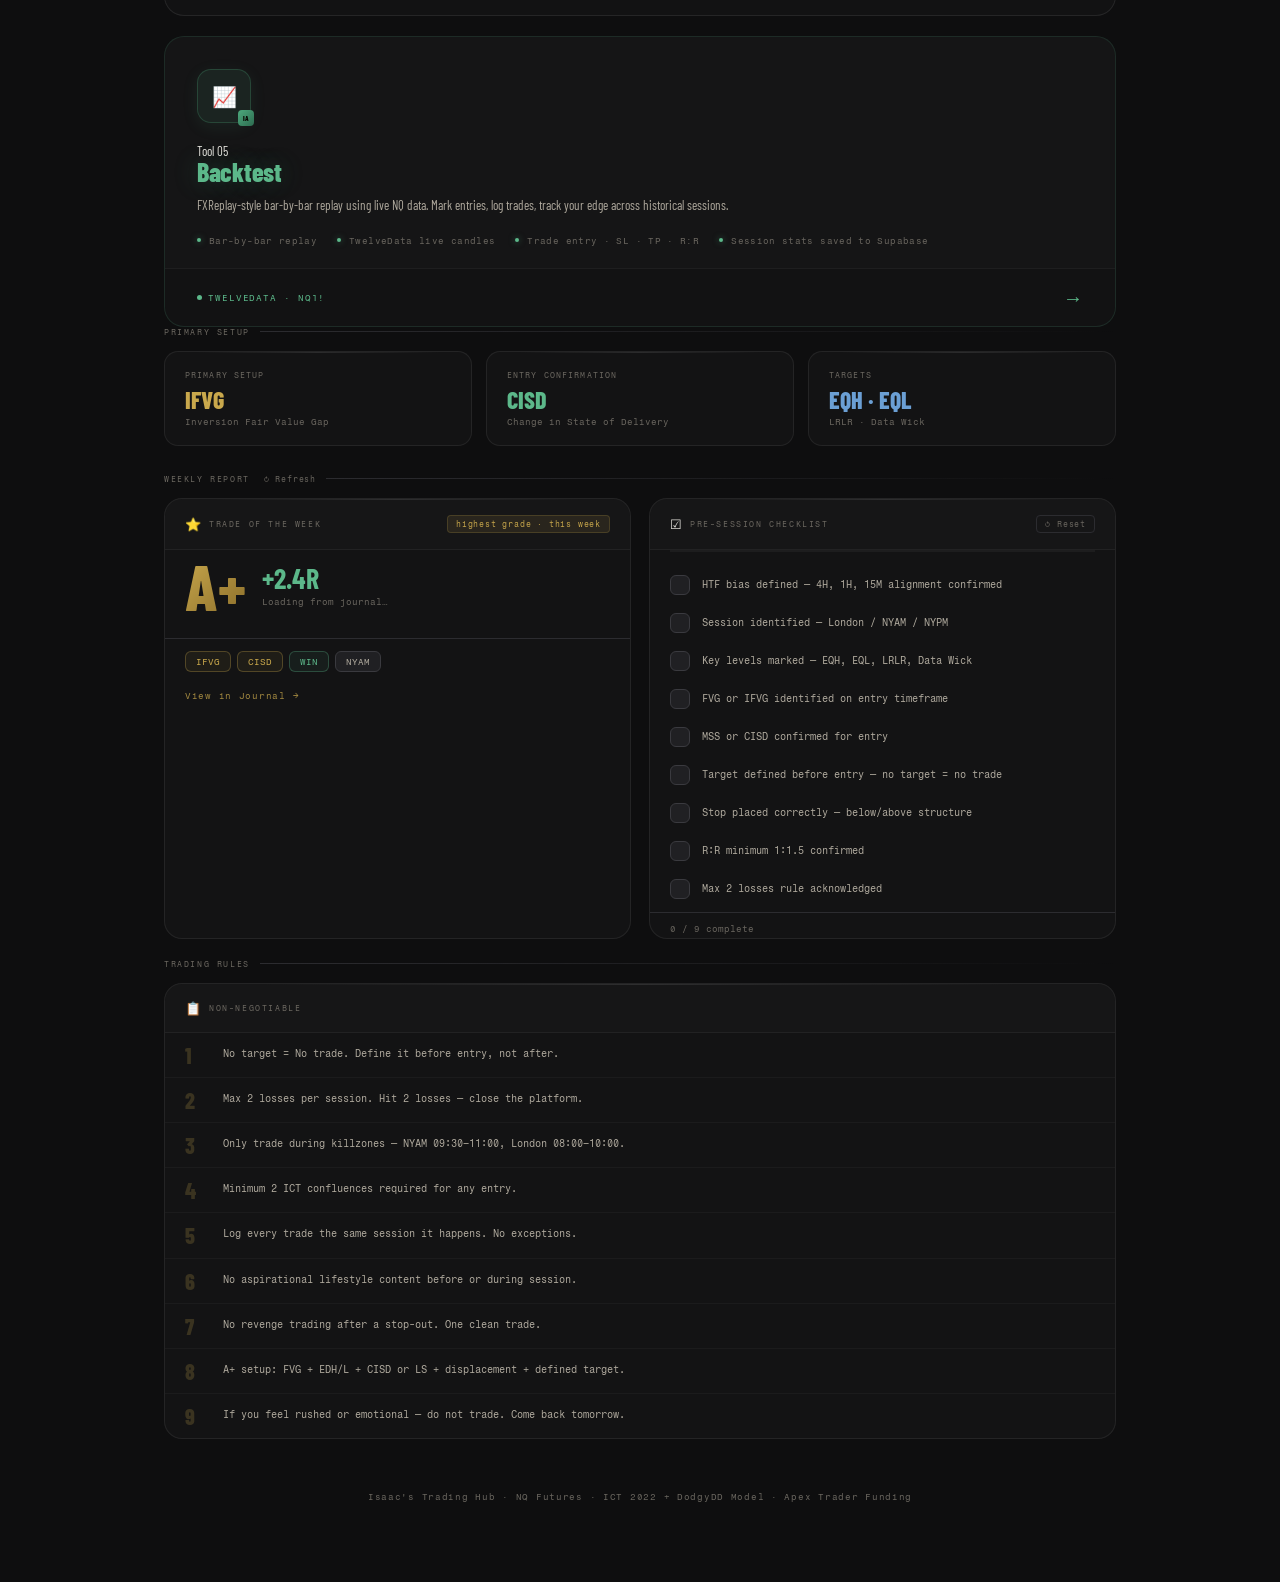
==== commit 79501daa: "Add Backtest page — FXReplay-style bar-by-bar replay with TwelveData NQ candles, trade logging to Su" ====
--- a/index.html
+++ b/index.html
@@ -560,6 +560,45 @@
     </div>
   </a>
 
+  <!-- Tool 05 — Backtest -->
+  <div class="apps-grid-bottom" style="margin-bottom:0;">
+    <a class="app-card" href="https://trading-hub-mu.vercel.app/backtest.html" style="animation-delay:0.4s;border-color:rgba(77,170,125,0.15);">
+      <style>
+        .card-backtest::before{background:linear-gradient(90deg,#2d6b50,#4daa7d,#2d6b50);}
+        .card-backtest:hover{transform:translateY(-7px);border-color:rgba(77,170,125,0.3);box-shadow:0 24px 64px rgba(0,0,0,0.55),0 0 40px rgba(77,170,125,0.08);}
+        .card-backtest::after{background:radial-gradient(ellipse at 50% 0%,rgba(77,170,125,0.06) 0%,transparent 65%);}
+        .card-backtest .card-icon{background:rgba(77,170,125,0.1);border:1px solid rgba(77,170,125,0.25);box-shadow:0 4px 16px rgba(77,170,125,0.1);}
+        .card-backtest .card-title{color:var(--win);text-shadow:0 0 24px rgba(77,170,125,0.3);}
+        .card-backtest .cf-dot{background:var(--win);box-shadow:0 0 6px rgba(77,170,125,0.6);}
+        .card-backtest .card-arrow{color:var(--win);}
+      </style>
+      <div class="card-top card-backtest" style="flex:1;position:relative;z-index:1;padding:32px 32px 22px;">
+        <div class="card-icon" style="width:54px;height:54px;border-radius:14px;display:flex;align-items:center;justify-content:center;font-size:22px;margin-bottom:20px;position:relative;">
+          <span style="font-size:20px;">📈</span>
+          <div style="position:absolute;bottom:-4px;right:-4px;width:16px;height:16px;border-radius:4px;background:linear-gradient(135deg,#4daa7d,#2d6b50);display:flex;align-items:center;justify-content:center;">
+            <span style="font-family:'Barlow Condensed',sans-serif;font-size:7px;font-weight:800;color:#080601;">IA</span>
+          </div>
+        </div>
+        <div class="card-label">Tool 05</div>
+        <div class="card-title" style="font-family:'Barlow Condensed',sans-serif;font-size:26px;font-weight:800;letter-spacing:-0.01em;line-height:1;margin-bottom:10px;color:var(--win);text-shadow:0 0 24px rgba(77,170,125,0.3);">Backtest</div>
+        <div class="card-desc" style="font-size:13px;color:var(--text2);line-height:1.65;font-weight:400;margin-bottom:18px;">FXReplay-style bar-by-bar replay using live NQ data. Mark entries, log trades, track your edge across historical sessions.</div>
+        <div class="card-features" style="display:flex;flex-direction:row;flex-wrap:wrap;gap:6px 20px;">
+          <div class="card-feature" style="display:flex;align-items:center;gap:8px;font-family:'Fragment Mono',monospace;font-size:9px;color:var(--muted);letter-spacing:0.04em;"><div class="cf-dot" style="width:4px;height:4px;border-radius:50%;flex-shrink:0;background:var(--win);box-shadow:0 0 6px rgba(77,170,125,0.6);"></div>Bar-by-bar replay</div>
+          <div class="card-feature" style="display:flex;align-items:center;gap:8px;font-family:'Fragment Mono',monospace;font-size:9px;color:var(--muted);letter-spacing:0.04em;"><div class="cf-dot" style="width:4px;height:4px;border-radius:50%;flex-shrink:0;background:var(--win);box-shadow:0 0 6px rgba(77,170,125,0.6);"></div>TwelveData live candles</div>
+          <div class="card-feature" style="display:flex;align-items:center;gap:8px;font-family:'Fragment Mono',monospace;font-size:9px;color:var(--muted);letter-spacing:0.04em;"><div class="cf-dot" style="width:4px;height:4px;border-radius:50%;flex-shrink:0;background:var(--win);box-shadow:0 0 6px rgba(77,170,125,0.6);"></div>Trade entry · SL · TP · R:R</div>
+          <div class="card-feature" style="display:flex;align-items:center;gap:8px;font-family:'Fragment Mono',monospace;font-size:9px;color:var(--muted);letter-spacing:0.04em;"><div class="cf-dot" style="width:4px;height:4px;border-radius:50%;flex-shrink:0;background:var(--win);box-shadow:0 0 6px rgba(77,170,125,0.6);"></div>Session stats saved to Supabase</div>
+        </div>
+      </div>
+      <div class="card-bottom" style="padding:16px 32px;border-top:1px solid rgba(255,255,255,0.05);display:flex;align-items:center;justify-content:space-between;background:rgba(0,0,0,0.15);position:relative;z-index:1;transition:background 0.25s ease;">
+        <div class="card-status" style="font-family:'Fragment Mono',monospace;font-size:9px;letter-spacing:0.1em;text-transform:uppercase;display:flex;align-items:center;gap:6px;color:var(--win);">
+          <div class="status-dot" style="width:5px;height:5px;border-radius:50%;background:var(--win);animation:livePulse 2s ease infinite;"></div>
+          TwelveData · NQ1!
+        </div>
+        <div class="card-arrow" style="font-family:'Barlow Condensed',sans-serif;font-size:20px;font-weight:800;color:var(--win);transition:transform 0.22s cubic-bezier(0.34,1.56,0.64,1);">→</div>
+      </div>
+    </a>
+  </div>
+
   <!-- PRIMARY SETUP INFO -->
   <div class="sec-lbl" style="animation:fadeUp .5s .35s ease both;">Primary Setup</div>
   <div class="info-grid" style="animation:fadeUp .6s .35s ease both;">
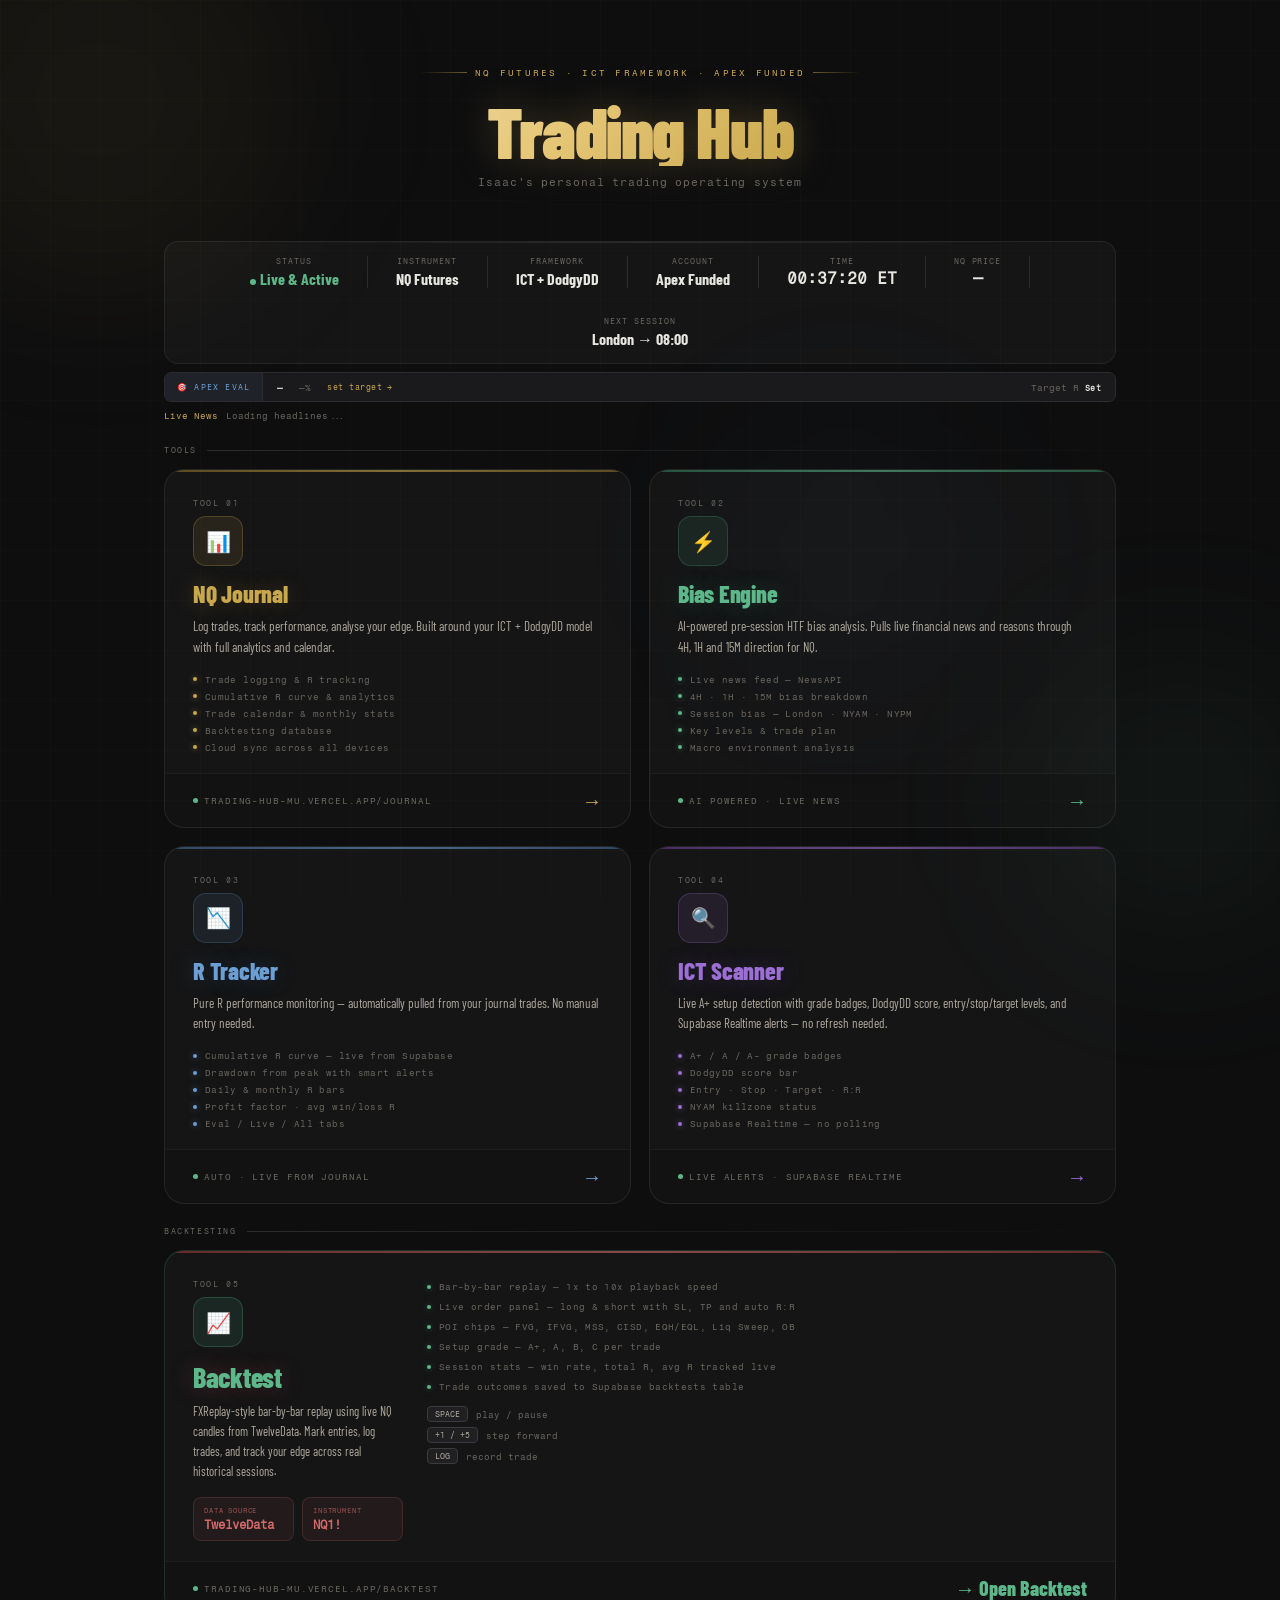
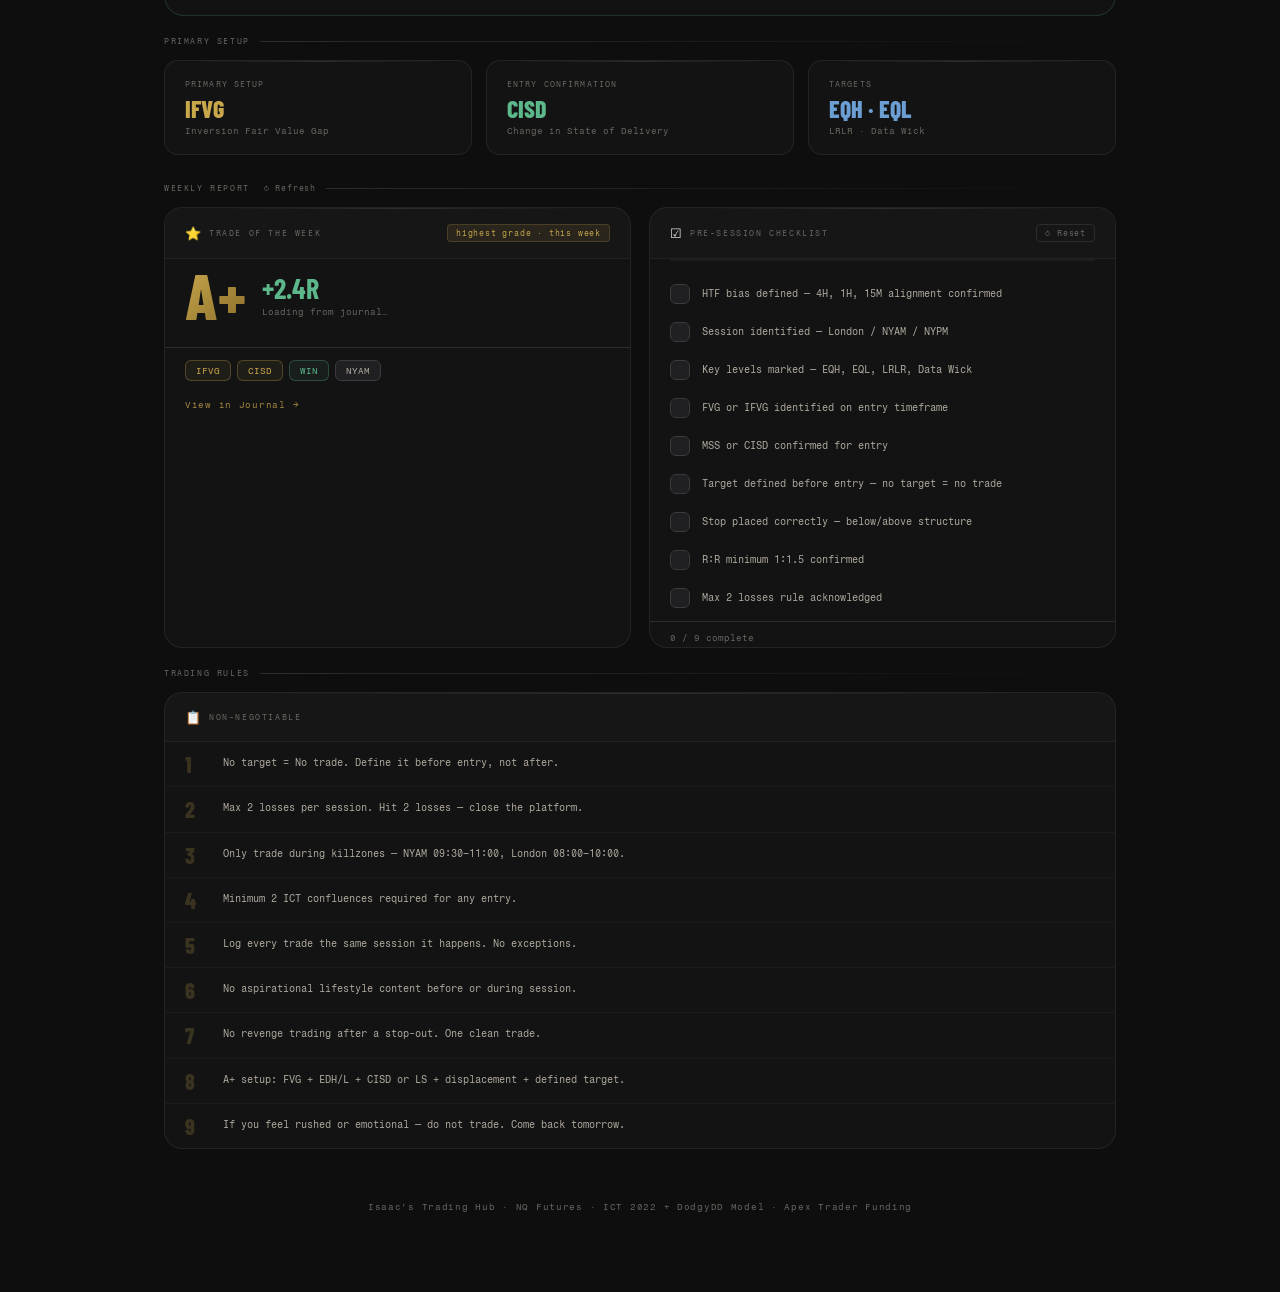
==== commit 73fc776a: "Replace Replay Studio card with Backtest on hub homepage" ====
--- a/index.html
+++ b/index.html
@@ -521,83 +521,42 @@
   <!-- BACKTESTING LABEL -->
   <div class="sec-lbl" style="animation:fadeUp .5s .3s ease both;margin-top:4px;">Backtesting</div>
 
-  <!-- REPLAY STUDIO — FULL WIDTH -->
-  <a href="replay.html" class="app-card card-r" style="margin-bottom:20px;animation-delay:.3s;">
-    <div class="new-pill">New</div>
+  <!-- BACKTEST — FULL WIDTH -->
+  <a href="backtest.html" class="app-card card-r" style="margin-bottom:20px;animation-delay:.3s;border-color:rgba(77,170,125,0.2);">
     <div class="card-top">
       <div class="replay-inner">
         <div class="replay-left">
           <div class="card-lbl">Tool 05</div>
-          <div class="card-icon icon-r">⏮</div>
-          <div class="card-title title-r" style="font-size:28px;margin-bottom:10px;">Replay Studio</div>
-          <div class="card-desc" style="font-size:12.5px;">Bar-by-bar NQ replay. Place live-feel trades on real sessions, grade your execution, and log straight to your Supabase journal — no copy-paste.</div>
+          <div class="card-icon icon-r" style="background:rgba(77,170,125,0.12);border-color:rgba(77,170,125,0.3);color:var(--win);">📈</div>
+          <div class="card-title title-r" style="font-size:28px;margin-bottom:10px;color:var(--win);">Backtest</div>
+          <div class="card-desc" style="font-size:12.5px;">FXReplay-style bar-by-bar replay using live NQ candles from TwelveData. Mark entries, log trades, and track your edge across real historical sessions.</div>
           <div class="replay-stats">
-            <div class="rs"><div class="rs-k">Connected to</div><div class="rs-v">Journal DB</div></div>
-            <div class="rs"><div class="rs-k">Instrument</div><div class="rs-v">NQ Futures</div></div>
+            <div class="rs"><div class="rs-k">Data source</div><div class="rs-v">TwelveData</div></div>
+            <div class="rs"><div class="rs-k">Instrument</div><div class="rs-v">NQ1!</div></div>
           </div>
         </div>
         <div class="replay-right">
           <div class="card-feats" style="gap:9px;margin-bottom:12px;">
-            <div class="feat"><span class="dot dot-r"></span>Bar-by-bar candle replay — 0.5x to 10x playback speed</div>
-            <div class="feat"><span class="dot dot-r"></span>Live order ticket — long &amp; short with stop, target and R:R calc</div>
-            <div class="feat"><span class="dot dot-r"></span>ICT heatmap zones — supply, demand, liquidity overlaid on chart</div>
-            <div class="feat"><span class="dot dot-r"></span>One-click log to journal — POI, grade, bias, outcome, notes</div>
-            <div class="feat"><span class="dot dot-r"></span>Session equity curve &amp; win rate tracked live as you replay</div>
-            <div class="feat"><span class="dot dot-r"></span>Blind mode — no symbol, no date, pure reps &amp; pattern recognition</div>
-            <div class="feat"><span class="dot dot-r"></span>Scrub timeline — click any bar to jump straight there</div>
+            <div class="feat"><span class="dot" style="background:var(--win);box-shadow:0 0 6px rgba(77,170,125,0.5);"></span>Bar-by-bar replay — 1x to 10x playback speed</div>
+            <div class="feat"><span class="dot" style="background:var(--win);box-shadow:0 0 6px rgba(77,170,125,0.5);"></span>Live order panel — long &amp; short with SL, TP and auto R:R</div>
+            <div class="feat"><span class="dot" style="background:var(--win);box-shadow:0 0 6px rgba(77,170,125,0.5);"></span>POI chips — FVG, IFVG, MSS, CISD, EQH/EQL, Liq Sweep, OB</div>
+            <div class="feat"><span class="dot" style="background:var(--win);box-shadow:0 0 6px rgba(77,170,125,0.5);"></span>Setup grade — A+, A, B, C per trade</div>
+            <div class="feat"><span class="dot" style="background:var(--win);box-shadow:0 0 6px rgba(77,170,125,0.5);"></span>Session stats — win rate, total R, avg R tracked live</div>
+            <div class="feat"><span class="dot" style="background:var(--win);box-shadow:0 0 6px rgba(77,170,125,0.5);"></span>Trade outcomes saved to Supabase backtests table</div>
           </div>
           <div class="kbd-list">
             <div class="kbd-row"><span class="kbd-key">SPACE</span>play / pause</div>
-            <div class="kbd-row"><span class="kbd-key">← →</span>step one bar</div>
-            <div class="kbd-row"><span class="kbd-key">L</span>log trade</div>
+            <div class="kbd-row"><span class="kbd-key">+1 / +5</span>step forward</div>
+            <div class="kbd-row"><span class="kbd-key">LOG</span>record trade</div>
           </div>
         </div>
       </div>
     </div>
     <div class="card-btm">
-      <div class="card-status"><span class="sdot" style="background:#d46b6b;"></span>trading-hub-mu.vercel.app/replay</div>
-      <div class="card-arrow arrow-r">→ Open Replay Studio</div>
+      <div class="card-status"><span class="sdot" style="background:var(--win);"></span>trading-hub-mu.vercel.app/backtest</div>
+      <div class="card-arrow arrow-r" style="color:var(--win);">→ Open Backtest</div>
     </div>
   </a>
-
-  <!-- Tool 05 — Backtest -->
-  <div class="apps-grid-bottom" style="margin-bottom:0;">
-    <a class="app-card" href="https://trading-hub-mu.vercel.app/backtest.html" style="animation-delay:0.4s;border-color:rgba(77,170,125,0.15);">
-      <style>
-        .card-backtest::before{background:linear-gradient(90deg,#2d6b50,#4daa7d,#2d6b50);}
-        .card-backtest:hover{transform:translateY(-7px);border-color:rgba(77,170,125,0.3);box-shadow:0 24px 64px rgba(0,0,0,0.55),0 0 40px rgba(77,170,125,0.08);}
-        .card-backtest::after{background:radial-gradient(ellipse at 50% 0%,rgba(77,170,125,0.06) 0%,transparent 65%);}
-        .card-backtest .card-icon{background:rgba(77,170,125,0.1);border:1px solid rgba(77,170,125,0.25);box-shadow:0 4px 16px rgba(77,170,125,0.1);}
-        .card-backtest .card-title{color:var(--win);text-shadow:0 0 24px rgba(77,170,125,0.3);}
-        .card-backtest .cf-dot{background:var(--win);box-shadow:0 0 6px rgba(77,170,125,0.6);}
-        .card-backtest .card-arrow{color:var(--win);}
-      </style>
-      <div class="card-top card-backtest" style="flex:1;position:relative;z-index:1;padding:32px 32px 22px;">
-        <div class="card-icon" style="width:54px;height:54px;border-radius:14px;display:flex;align-items:center;justify-content:center;font-size:22px;margin-bottom:20px;position:relative;">
-          <span style="font-size:20px;">📈</span>
-          <div style="position:absolute;bottom:-4px;right:-4px;width:16px;height:16px;border-radius:4px;background:linear-gradient(135deg,#4daa7d,#2d6b50);display:flex;align-items:center;justify-content:center;">
-            <span style="font-family:'Barlow Condensed',sans-serif;font-size:7px;font-weight:800;color:#080601;">IA</span>
-          </div>
-        </div>
-        <div class="card-label">Tool 05</div>
-        <div class="card-title" style="font-family:'Barlow Condensed',sans-serif;font-size:26px;font-weight:800;letter-spacing:-0.01em;line-height:1;margin-bottom:10px;color:var(--win);text-shadow:0 0 24px rgba(77,170,125,0.3);">Backtest</div>
-        <div class="card-desc" style="font-size:13px;color:var(--text2);line-height:1.65;font-weight:400;margin-bottom:18px;">FXReplay-style bar-by-bar replay using live NQ data. Mark entries, log trades, track your edge across historical sessions.</div>
-        <div class="card-features" style="display:flex;flex-direction:row;flex-wrap:wrap;gap:6px 20px;">
-          <div class="card-feature" style="display:flex;align-items:center;gap:8px;font-family:'Fragment Mono',monospace;font-size:9px;color:var(--muted);letter-spacing:0.04em;"><div class="cf-dot" style="width:4px;height:4px;border-radius:50%;flex-shrink:0;background:var(--win);box-shadow:0 0 6px rgba(77,170,125,0.6);"></div>Bar-by-bar replay</div>
-          <div class="card-feature" style="display:flex;align-items:center;gap:8px;font-family:'Fragment Mono',monospace;font-size:9px;color:var(--muted);letter-spacing:0.04em;"><div class="cf-dot" style="width:4px;height:4px;border-radius:50%;flex-shrink:0;background:var(--win);box-shadow:0 0 6px rgba(77,170,125,0.6);"></div>TwelveData live candles</div>
-          <div class="card-feature" style="display:flex;align-items:center;gap:8px;font-family:'Fragment Mono',monospace;font-size:9px;color:var(--muted);letter-spacing:0.04em;"><div class="cf-dot" style="width:4px;height:4px;border-radius:50%;flex-shrink:0;background:var(--win);box-shadow:0 0 6px rgba(77,170,125,0.6);"></div>Trade entry · SL · TP · R:R</div>
-          <div class="card-feature" style="display:flex;align-items:center;gap:8px;font-family:'Fragment Mono',monospace;font-size:9px;color:var(--muted);letter-spacing:0.04em;"><div class="cf-dot" style="width:4px;height:4px;border-radius:50%;flex-shrink:0;background:var(--win);box-shadow:0 0 6px rgba(77,170,125,0.6);"></div>Session stats saved to Supabase</div>
-        </div>
-      </div>
-      <div class="card-bottom" style="padding:16px 32px;border-top:1px solid rgba(255,255,255,0.05);display:flex;align-items:center;justify-content:space-between;background:rgba(0,0,0,0.15);position:relative;z-index:1;transition:background 0.25s ease;">
-        <div class="card-status" style="font-family:'Fragment Mono',monospace;font-size:9px;letter-spacing:0.1em;text-transform:uppercase;display:flex;align-items:center;gap:6px;color:var(--win);">
-          <div class="status-dot" style="width:5px;height:5px;border-radius:50%;background:var(--win);animation:livePulse 2s ease infinite;"></div>
-          TwelveData · NQ1!
-        </div>
-        <div class="card-arrow" style="font-family:'Barlow Condensed',sans-serif;font-size:20px;font-weight:800;color:var(--win);transition:transform 0.22s cubic-bezier(0.34,1.56,0.64,1);">→</div>
-      </div>
-    </a>
-  </div>
 
   <!-- PRIMARY SETUP INFO -->
   <div class="sec-lbl" style="animation:fadeUp .5s .35s ease both;">Primary Setup</div>
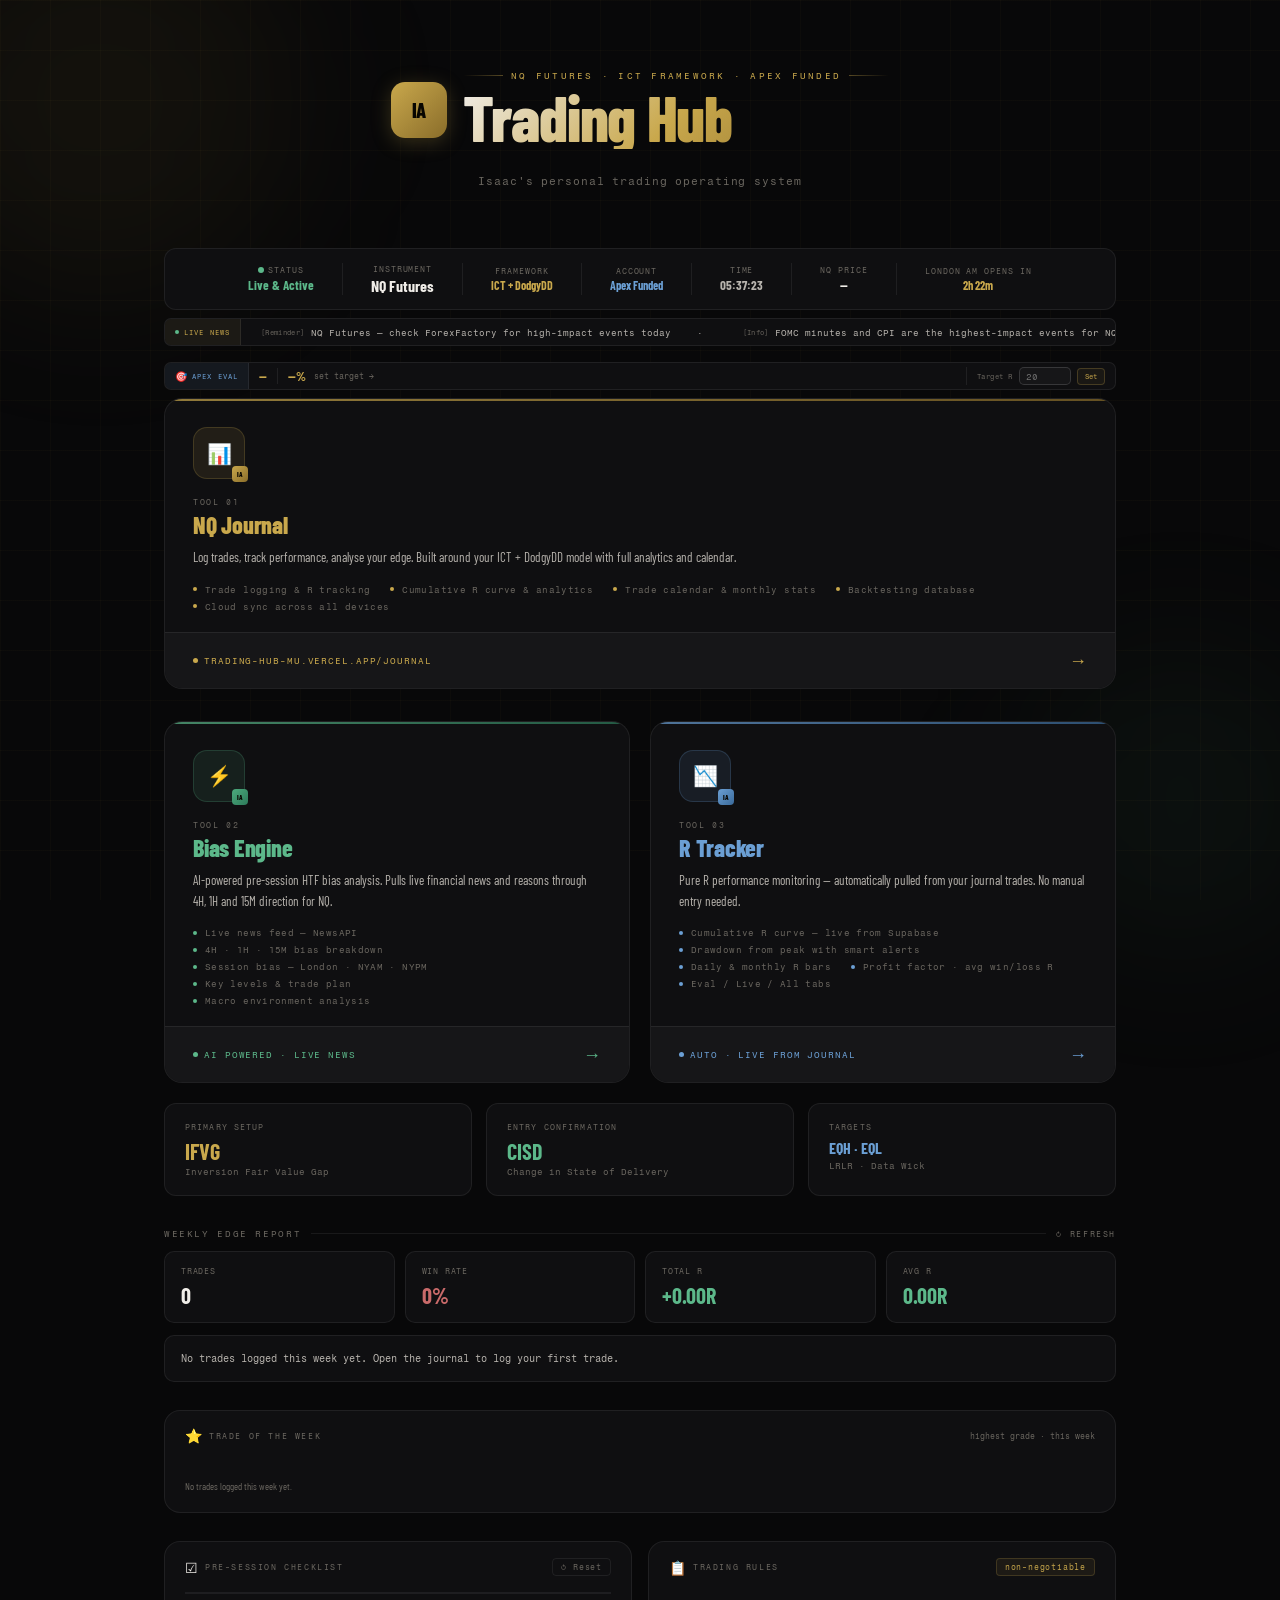
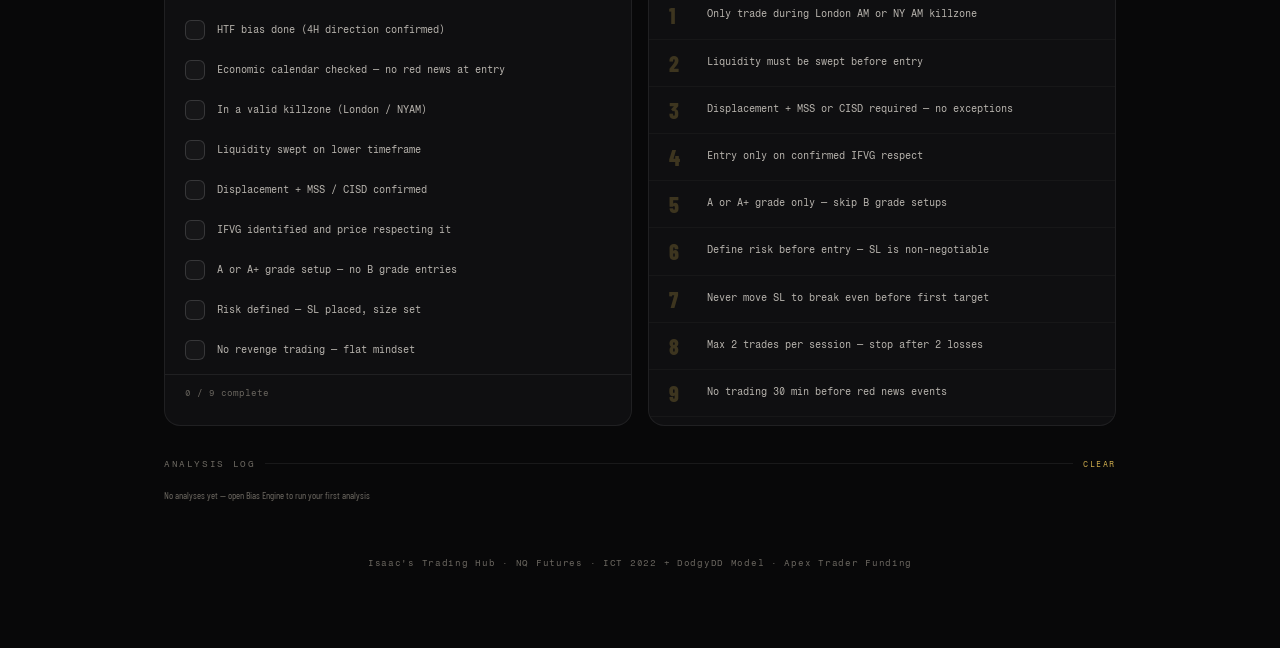
==== commit 66614a2f: "Update index.html" ====
--- a/index.html
+++ b/index.html
@@ -2,692 +2,1007 @@
 <html lang="en">
 <head>
 <meta charset="UTF-8">
+<link rel="icon" type="image/svg+xml" href="[data-uri]">
 <meta name="viewport" content="width=device-width, initial-scale=1.0">
+<meta name="apple-mobile-web-app-capable" content="yes">
+<meta name="apple-mobile-web-app-status-bar-style" content="black-translucent">
+<meta name="apple-mobile-web-app-title" content="IA Trading">
+<meta name="mobile-web-app-capable" content="yes">
+<meta name="theme-color" content="#080809">
+<link rel="manifest" href="/manifest.json">
+<link rel="apple-touch-icon" href="data:image/svg+xml,%3Csvg xmlns='http://www.w3.org/2000/svg' viewBox='0 0 192 192'%3E%3Crect width='192' height='192' rx='40' fill='%23c9a84c'/%3E%3Ctext x='96' y='130' font-family='Arial Black,sans-serif' font-size='90' font-weight='900' fill='%23080601' text-anchor='middle' letter-spacing='-4'%3EIA%3C/text%3E%3C/svg%3E">
 <title>Isaac's Trading Hub</title>
-<link rel="icon" type="image/svg+xml" href="[data-uri]">
-<link href="https://fonts.googleapis.com/css2?family=Barlow+Condensed:wght@400;500;600;700;800;900&family=Fragment+Mono&display=swap" rel="stylesheet">
+<link href="https://fonts.googleapis.com/css2?family=Barlow+Condensed:wght@400;500;600;700;800&family=Fragment+Mono&display=swap" rel="stylesheet">
 <style>
-/* ── HARD RESET — no external CSS dependency ── */
-*, *::before, *::after { box-sizing: border-box; margin: 0; padding: 0; }
-:root {
-  --bg:    #0e0e0f;
-  --bg1:   #141415;
-  --bg2:   #1a1a1c;
-  --bg3:   #202023;
-  --bg4:   #28282c;
-  --border:  #2c2c30;
-  --border2: #3a3a3f;
-  --text:  #e8e6e0;
-  --text2: #b0aa9e;
-  --muted: #6b6760;
-  --dim:   #3a3835;
-  --gold:        #c9a84c;
-  --gold2:       #e8c97a;
-  --gold3:       #a8883a;
-  --gold-dim:    rgba(201,168,76,0.12);
-  --gold-border: rgba(201,168,76,0.25);
-  --win:  #5cb88a;
-  --loss: #c96a6a;
-  --blue: #6b9fd4;
-  --warn: #f59e0b;
-}
-html { font-size: 13px; -webkit-font-smoothing: antialiased; }
-body {
-  background: var(--bg);
-  color: var(--text);
-  font-family: 'Barlow Condensed', sans-serif;
-  min-height: 100vh;
-  overflow-x: hidden;
-  display: flex;
-  flex-direction: column;
-}
-a { color: inherit; text-decoration: none; }
-button { font-family: inherit; cursor: pointer; }
-::-webkit-scrollbar { width: 4px; }
-::-webkit-scrollbar-thumb { background: var(--bg4); border-radius: 2px; }
-
-/* ── GRID BG + ORBS ── */
-body::before {
-  content: '';
-  position: fixed; inset: 0;
-  background-image:
-    linear-gradient(rgba(201,168,76,0.025) 1px, transparent 1px),
-    linear-gradient(90deg, rgba(201,168,76,0.025) 1px, transparent 1px);
-  background-size: 50px 50px;
-  pointer-events: none; z-index: 0;
-}
-.orb {
-  position: fixed; border-radius: 50%;
-  filter: blur(80px); pointer-events: none; z-index: 0;
-  animation: orbFloat 8s ease-in-out infinite;
-}
-.orb1 { width:400px;height:400px;background:rgba(201,168,76,0.06);top:-100px;left:-100px; }
-.orb2 { width:300px;height:300px;background:rgba(92,184,138,0.05);bottom:-50px;right:-50px;animation-delay:-4s; }
-.orb3 { width:280px;height:280px;background:rgba(93,143,196,0.03);top:45%;left:55%;animation-delay:-2s; }
-@keyframes orbFloat { 0%,100%{transform:translate(0,0)} 50%{transform:translate(20px,20px)} }
-
-/* ── PAGE WRAPPER ── */
-.page {
-  position: relative; z-index: 1;
-  max-width: 1000px; margin: 0 auto;
-  padding: 60px 24px 80px;
-  flex: 1; display: flex; flex-direction: column;
-}
-
-/* ── HEADER ── */
-.header { text-align: center; margin-bottom: 52px; animation: fadeDown .7s ease both; }
-.header-tag {
-  display: inline-flex; align-items: center; gap: 8px;
-  font-family: 'Fragment Mono', monospace;
-  font-size: 9px; letter-spacing: .25em; text-transform: uppercase;
-  color: var(--gold); margin-bottom: 16px;
-}
-.header-tag::before, .header-tag::after {
-  content: ''; width: 48px; height: 1px;
-  background: linear-gradient(90deg, transparent, var(--gold)); opacity: .5;
-}
-.header-tag::after { transform: scaleX(-1); }
-.header-name {
-  font-size: clamp(40px,7vw,72px); font-weight: 900;
-  letter-spacing: -.02em; line-height: 1;
-  background: linear-gradient(135deg,#f0ede8 0%,#e8c97a 40%,#c9a84c 70%,#8a6d2a 100%);
-  -webkit-background-clip: text; -webkit-text-fill-color: transparent;
-  background-clip: text; margin-bottom: 10px;
-  filter: drop-shadow(0 0 20px rgba(201,168,76,.25));
-}
-.header-sub {
-  font-family: 'Fragment Mono', monospace;
-  font-size: 11px; color: var(--muted); letter-spacing: .08em;
-}
-
-/* ── STATS BAR ── */
-.stats-bar {
-  display: flex; align-items: center; justify-content: center;
-  gap: 28px; flex-wrap: wrap;
-  background: rgba(255,255,255,.03);
-  border: 1px solid rgba(255,255,255,.07);
-  border-radius: 14px; padding: 14px 28px;
-  margin-bottom: 8px;
-  position: relative; overflow: hidden;
-  animation: fadeUp .5s .1s ease both;
-}
-.stats-bar::before {
-  content: ''; position: absolute; top: 0; left: 10%; right: 10%; height: 1px;
-  background: linear-gradient(90deg,transparent,rgba(255,255,255,.1),transparent);
-  pointer-events: none;
-}
-.sb-item { display: flex; flex-direction: column; align-items: center; gap: 3px; }
-.sb-lbl { font-family:'Fragment Mono',monospace; font-size:8px; letter-spacing:.12em; text-transform:uppercase; color:var(--muted); }
-.sb-val { font-size:16px; font-weight:700; color:var(--text); }
-.sb-divider { width:1px; height:32px; background:var(--border); }
-.live-dot {
-  width:6px;height:6px;border-radius:50%;background:var(--win);
-  display:inline-block;margin-right:4px;
-  animation:livePulse 1.5s ease infinite;
-}
-@keyframes livePulse {
-  0%,100%{opacity:1;box-shadow:0 0 0 0 rgba(92,184,138,.4)}
-  50%{opacity:.7;box-shadow:0 0 0 5px rgba(92,184,138,0)}
-}
-
-/* ── APEX STRIP ── */
-.apex-strip {
-  display:flex;align-items:center;
-  background:var(--bg2);border:1px solid var(--border);
-  border-radius:7px;margin-bottom:8px;overflow:hidden;
-  animation: fadeUp .5s .15s ease both;
-}
-.apex-label {
-  flex-shrink:0;padding:0 12px;height:28px;
-  display:flex;align-items:center;gap:5px;
-  border-right:1px solid var(--border);
-  background:rgba(107,159,212,.07);
-  font-family:'Fragment Mono',monospace;font-size:8px;
-  letter-spacing:.15em;text-transform:uppercase;color:var(--blue);
-}
-.apex-track {
-  flex:1;display:flex;align-items:center;
-  padding:0 14px;gap:16px;height:28px;
-}
-.apex-stat { font-family:'Fragment Mono',monospace;font-size:9px;color:var(--muted); }
-.apex-stat b { color:var(--text); }
-.apex-link { font-family:'Fragment Mono',monospace;font-size:8px;color:var(--gold);letter-spacing:.06em; }
-
-/* ── NEWS TICKER ── */
-.news-strip {
-  font-family:'Fragment Mono',monospace;font-size:9px;
-  color:var(--muted);margin-bottom:24px;
-  display:flex;align-items:center;gap:8px;
-  animation: fadeUp .4s .2s ease both;
-}
-.news-label { color:var(--gold); }
-#news-text { transition:opacity .4s; }
-
-/* ── SECTION LABEL ── */
-.sec-lbl {
-  font-family:'Fragment Mono',monospace;font-size:8px;
-  letter-spacing:.2em;text-transform:uppercase;color:var(--muted);
-  display:flex;align-items:center;gap:10px;margin-bottom:14px;
-}
-.sec-lbl::after { content:'';flex:1;height:1px;background:linear-gradient(90deg,var(--border),transparent); }
-
-/* ── TOOL GRID ── */
-.grid-2 { display:grid;grid-template-columns:1fr 1fr;gap:18px;margin-bottom:18px; }
-
-/* ── BASE CARD ── */
-.app-card {
-  background: rgba(255,255,255,.03);
-  border: 1px solid rgba(255,255,255,.07);
-  border-radius: 20px; overflow: hidden;
-  position: relative; display: flex; flex-direction: column;
-  text-decoration: none; color: var(--text);
-  transition: transform .28s cubic-bezier(.34,1.56,.64,1),
-              border-color .25s, box-shadow .28s;
-  animation: fadeUp .6s ease both;
-}
-.app-card::before {
-  content:'';position:absolute;top:0;left:0;right:0;height:2px;
-  transition:height .25s,opacity .25s;opacity:.6;
-}
-.app-card::after {
-  content:'';position:absolute;inset:0;border-radius:20px;
-  opacity:0;transition:opacity .3s;pointer-events:none;
-}
-.app-card:hover::before { height:3px;opacity:1; }
-.app-card:hover::after  { opacity:1; }
-
-/* journal */
-.card-j::before{background:linear-gradient(90deg,#8a6d2a,var(--gold),#8a6d2a);}
-.card-j::after {background:radial-gradient(ellipse at 50% 0%,rgba(201,168,76,.07),transparent 65%);}
-.card-j:hover  {transform:translateY(-7px);border-color:rgba(201,168,76,.3);box-shadow:0 24px 64px rgba(0,0,0,.55),0 0 40px rgba(201,168,76,.08);}
-/* bias */
-.card-b::before{background:linear-gradient(90deg,#2d7a5a,var(--win),#2d7a5a);}
-.card-b::after {background:radial-gradient(ellipse at 50% 0%,rgba(92,184,138,.07),transparent 65%);}
-.card-b:hover  {transform:translateY(-7px);border-color:rgba(92,184,138,.3);box-shadow:0 24px 64px rgba(0,0,0,.55),0 0 40px rgba(92,184,138,.08);}
-/* drawdown */
-.card-d::before{background:linear-gradient(90deg,#3a6a9a,var(--blue),#3a6a9a);}
-.card-d::after {background:radial-gradient(ellipse at 50% 0%,rgba(93,143,196,.07),transparent 65%);}
-.card-d:hover  {transform:translateY(-7px);border-color:rgba(93,143,196,.3);box-shadow:0 24px 64px rgba(0,0,0,.55),0 0 40px rgba(93,143,196,.08);}
-/* scanner */
-.card-s::before{background:linear-gradient(90deg,#6a3a9a,#9b6fd4,#6a3a9a);}
-.card-s::after {background:radial-gradient(ellipse at 50% 0%,rgba(155,111,212,.07),transparent 65%);}
-.card-s:hover  {transform:translateY(-7px);border-color:rgba(155,111,212,.3);box-shadow:0 24px 64px rgba(0,0,0,.55),0 0 40px rgba(155,111,212,.08);}
-/* replay */
-.card-r::before{background:linear-gradient(90deg,#9a3a3a,#d46b6b,#9a3a3a);}
-.card-r::after {background:radial-gradient(ellipse at 50% 0%,rgba(212,107,107,.09),transparent 65%);}
-.card-r:hover  {transform:translateY(-6px);border-color:rgba(212,107,107,.35);box-shadow:0 24px 64px rgba(0,0,0,.55),0 0 40px rgba(212,107,107,.1);}
-
-/* card internals */
-.card-top { padding:28px 28px 20px;flex:1;position:relative;z-index:1; }
-.card-lbl { font-family:'Fragment Mono',monospace;font-size:8px;letter-spacing:.2em;text-transform:uppercase;color:var(--muted);margin-bottom:8px; }
-.card-icon {
-  width:50px;height:50px;border-radius:13px;
-  display:flex;align-items:center;justify-content:center;font-size:20px;
-  margin-bottom:16px;
-  transition:transform .25s cubic-bezier(.34,1.56,.64,1);
-}
-.app-card:hover .card-icon { transform:scale(1.1); }
-.icon-j{background:rgba(201,168,76,.1);border:1px solid rgba(201,168,76,.25);}
-.icon-b{background:rgba(77,170,125,.1);border:1px solid rgba(77,170,125,.25);}
-.icon-d{background:rgba(93,143,196,.1);border:1px solid rgba(93,143,196,.25);}
-.icon-s{background:rgba(155,111,212,.1);border:1px solid rgba(155,111,212,.25);}
-.icon-r{background:rgba(212,107,107,.12);border:1px solid rgba(212,107,107,.3);}
-.card-title { font-size:24px;font-weight:800;letter-spacing:-.01em;line-height:1;margin-bottom:10px; }
-.title-j{color:var(--gold);text-shadow:0 0 24px rgba(201,168,76,.3);}
-.title-b{color:var(--win);text-shadow:0 0 24px rgba(77,170,125,.3);}
-.title-d{color:var(--blue);text-shadow:0 0 24px rgba(93,143,196,.3);}
-.title-s{color:#9b6fd4;text-shadow:0 0 24px rgba(155,111,212,.3);}
-.title-r{color:#d46b6b;text-shadow:0 0 24px rgba(212,107,107,.3);}
-.card-desc { font-size:13px;color:var(--text2);line-height:1.6;font-weight:400;margin-bottom:16px; }
-.card-feats { display:flex;flex-direction:column;gap:6px; }
-.feat { display:flex;align-items:center;gap:8px;font-family:'Fragment Mono',monospace;font-size:9px;color:var(--muted);letter-spacing:.04em; }
-.dot  { width:4px;height:4px;border-radius:50%;flex-shrink:0; }
-.dot-j{background:var(--gold);box-shadow:0 0 6px rgba(201,168,76,.6);}
-.dot-b{background:var(--win);box-shadow:0 0 6px rgba(77,170,125,.6);}
-.dot-d{background:var(--blue);box-shadow:0 0 6px rgba(93,143,196,.6);}
-.dot-s{background:#9b6fd4;box-shadow:0 0 6px rgba(155,111,212,.6);}
-.dot-r{background:#d46b6b;box-shadow:0 0 6px rgba(212,107,107,.6);}
-.card-btm {
-  padding:14px 28px;border-top:1px solid rgba(255,255,255,.05);
-  background:rgba(0,0,0,.15);
-  display:flex;align-items:center;justify-content:space-between;
-  position:relative;z-index:1;transition:background .25s;
-}
-.app-card:hover .card-btm { background:rgba(0,0,0,.3); }
-.card-status { font-family:'Fragment Mono',monospace;font-size:9px;letter-spacing:.1em;text-transform:uppercase;color:var(--muted);display:flex;align-items:center;gap:6px; }
-.sdot { width:5px;height:5px;border-radius:50%;background:var(--win);animation:livePulse 2s ease infinite; }
-.card-arrow { font-size:20px;font-weight:800;transition:transform .22s cubic-bezier(.34,1.56,.64,1); }
-.app-card:hover .card-arrow { transform:translateX(6px); }
-.arrow-j{color:var(--gold);}
-.arrow-b{color:var(--win);}
-.arrow-d{color:var(--blue);}
-.arrow-s{color:#9b6fd4;}
-.arrow-r{color:#d46b6b;}
-
-/* ── NEW BADGE ── */
-.new-pill {
-  position:absolute;top:18px;right:18px;z-index:3;
-  background:#d46b6b;color:#fff;
-  font-family:'Fragment Mono',monospace;font-size:7px;font-weight:700;
-  letter-spacing:.12em;text-transform:uppercase;
-  padding:3px 8px;border-radius:4px;
-}
-
-/* ── REPLAY CARD LAYOUT ── */
-.replay-inner { display:flex;gap:24px;align-items:flex-start; }
-.replay-left  { flex-shrink:0;width:210px; }
-.replay-right { flex:1;padding-top:2px; }
-.replay-stats { display:grid;grid-template-columns:1fr 1fr;gap:8px;margin-top:14px; }
-.rs { background:rgba(212,107,107,.07);border:1px solid rgba(212,107,107,.18);border-radius:8px;padding:8px 10px; }
-.rs-k { font-family:'Fragment Mono',monospace;font-size:7px;letter-spacing:.12em;text-transform:uppercase;color:rgba(212,107,107,.7); }
-.rs-v { font-family:'Fragment Mono',monospace;font-size:12px;font-weight:600;color:#d46b6b;margin-top:3px; }
-.kbd-list { display:flex;flex-direction:column;gap:5px;margin-top:14px; }
-.kbd-row { display:flex;align-items:center;gap:8px;font-family:'Fragment Mono',monospace;font-size:9px;color:var(--muted); }
-.kbd-key { background:var(--bg3);border:1px solid var(--border2);border-radius:4px;padding:2px 7px;font-size:8px;color:var(--text2); }
-
-/* ── INFO CARDS (bottom 3) ── */
-.info-grid { display:grid;grid-template-columns:repeat(3,1fr);gap:14px;margin-bottom:20px; }
-.info-card {
-  background:rgba(255,255,255,.025);
-  border:1px solid rgba(255,255,255,.07);
-  border-radius:14px;padding:18px 20px;
-  position:relative;overflow:hidden;
-  transition:border-color .2s,transform .22s cubic-bezier(.34,1.56,.64,1),box-shadow .22s;
-}
-.info-card::before{content:'';position:absolute;top:0;left:10%;right:10%;height:1px;background:linear-gradient(90deg,transparent,rgba(255,255,255,.1),transparent);pointer-events:none;}
-.info-card::after{content:'';position:absolute;bottom:0;left:0;right:0;height:1px;opacity:0;transition:opacity .2s;}
-.info-card:nth-child(1)::after{background:linear-gradient(90deg,transparent,var(--gold),transparent);}
-.info-card:nth-child(2)::after{background:linear-gradient(90deg,transparent,var(--win),transparent);}
-.info-card:nth-child(3)::after{background:linear-gradient(90deg,transparent,var(--blue),transparent);}
-.info-card:hover{border-color:rgba(255,255,255,.12);transform:translateY(-3px);box-shadow:0 12px 32px rgba(0,0,0,.4);}
-.info-card:hover::after{opacity:1;}
-.ic-lbl{font-family:'Fragment Mono',monospace;font-size:8px;letter-spacing:.14em;text-transform:uppercase;color:var(--muted);margin-bottom:8px;}
-.ic-val{font-family:'Barlow Condensed',monospace;font-size:24px;font-weight:800;line-height:1;margin-bottom:4px;}
-.ic-sub{font-family:'Fragment Mono',monospace;font-size:9px;color:var(--muted);}
-
-/* ── PANELS ── */
-.two-col { display:grid;grid-template-columns:1fr 1fr;gap:18px; }
-.panel {
-  background:rgba(255,255,255,.025);
-  border:1px solid rgba(255,255,255,.07);
-  border-radius:18px;overflow:hidden;position:relative;
-  transition:border-color .25s,box-shadow .25s,transform .25s;
-}
-.panel::before{content:'';position:absolute;top:0;left:10%;right:10%;height:1px;background:linear-gradient(90deg,transparent,rgba(255,255,255,.1),transparent);pointer-events:none;z-index:1;}
-.panel:hover{border-color:rgba(255,255,255,.11);box-shadow:0 8px 32px rgba(0,0,0,.3);transform:translateY(-2px);}
-.panel-hdr{padding:16px 20px;display:flex;align-items:center;justify-content:space-between;border-bottom:1px solid rgba(255,255,255,.05);background:rgba(255,255,255,.01);position:relative;z-index:1;}
-.panel-tag{display:flex;align-items:center;gap:8px;}
-.panel-title{font-family:'Fragment Mono',monospace;font-size:8px;letter-spacing:.2em;text-transform:uppercase;color:var(--muted);}
-.panel-badge{font-family:'Fragment Mono',monospace;font-size:8px;letter-spacing:.1em;padding:3px 8px;border-radius:4px;}
-
-/* TOTW */
-.totw-hero{display:flex;align-items:center;padding:4px 20px 20px;border-bottom:1px solid var(--border);}
-.totw-grade{font-size:64px;font-weight:800;line-height:1;background:linear-gradient(135deg,#c9a84c,#8a6d2a);-webkit-background-clip:text;-webkit-text-fill-color:transparent;background-clip:text;margin-right:16px;}
-.totw-r{font-size:28px;font-weight:700;line-height:1;}
-.totw-meta{font-family:'Fragment Mono',monospace;font-size:9px;color:var(--muted);margin-top:4px;}
-.totw-pills{display:flex;gap:6px;flex-wrap:wrap;padding:12px 20px 14px;}
-.pill{font-family:'Fragment Mono',monospace;font-size:9px;padding:4px 10px;border-radius:6px;border:1px solid var(--border2);color:var(--text2);background:var(--bg3);}
-.pill.win{border-color:rgba(92,184,138,.3);color:var(--win);background:rgba(92,184,138,.07);}
-.pill.gold{border-color:rgba(201,168,76,.3);color:var(--gold);background:rgba(201,168,76,.07);}
-.totw-link{display:inline-flex;align-items:center;gap:6px;margin:0 20px 18px;font-family:'Fragment Mono',monospace;font-size:9px;color:var(--gold);letter-spacing:.08em;opacity:.8;transition:opacity .15s;}
-.totw-link:hover{opacity:1;}
-
-/* CHECKLIST */
-.chk-prog{height:2px;background:rgba(255,255,255,.04);overflow:hidden;margin:0 20px 14px;}
-.chk-fill{height:100%;background:linear-gradient(90deg,var(--win),#3a8a5a);transition:width .5s ease;box-shadow:0 0 8px rgba(77,170,125,.5);}
-.chk-item{display:flex;align-items:center;gap:12px;padding:9px 20px;cursor:pointer;user-select:none;transition:background .1s;}
-.chk-item:hover{background:rgba(255,255,255,.02);}
-.chk-box{width:20px;height:20px;border-radius:6px;border:1.5px solid var(--border2);display:flex;align-items:center;justify-content:center;flex-shrink:0;transition:all .2s;background:var(--bg3);}
-.chk-item.done .chk-box{background:var(--win);border-color:var(--win);}
-.chk-tick{font-size:10px;font-weight:700;color:#080601;display:none;}
-.chk-item.done .chk-tick{display:block;}
-.chk-txt{font-family:'Fragment Mono',monospace;font-size:10px;color:var(--text2);line-height:1.4;}
-.chk-item.done .chk-txt{text-decoration:line-through;color:var(--muted);}
-.chk-foot{padding:10px 20px 4px;display:flex;align-items:center;justify-content:space-between;border-top:1px solid var(--border);margin-top:4px;}
-.chk-count{font-family:'Fragment Mono',monospace;font-size:9px;color:var(--muted);}
-.chk-reset{font-family:'Fragment Mono',monospace;font-size:8px;color:var(--muted);letter-spacing:.1em;padding:3px 8px;border-radius:4px;border:1px solid var(--border);background:transparent;transition:all .15s;}
-.chk-reset:hover{color:var(--gold);border-color:rgba(201,168,76,.3);}
-
-/* RULES */
-.rule{display:flex;align-items:flex-start;gap:14px;padding:10px 20px;border-bottom:1px solid rgba(255,255,255,.03);transition:background .1s;}
-.rule:last-child{border-bottom:none;}
-.rule:hover{background:rgba(255,255,255,.02);}
-.rule-n{font-size:22px;font-weight:800;color:rgba(201,168,76,.22);width:24px;flex-shrink:0;line-height:1.1;transition:color .15s;}
-.rule:hover .rule-n{color:var(--gold);}
-.rule-t{font-family:'Fragment Mono',monospace;font-size:10px;color:var(--text2);line-height:1.6;padding-top:3px;}
-
-/* FOOTER */
-.foot{text-align:center;margin-top:52px;font-family:'Fragment Mono',monospace;font-size:9px;color:var(--muted);letter-spacing:.08em;animation:fadeUp .5s .4s ease both;}
-
-/* ── ANIMATIONS ── */
-@keyframes fadeDown{from{opacity:0;transform:translateY(-16px)}to{opacity:1;transform:none}}
-@keyframes fadeUp{from{opacity:0;transform:translateY(16px)}to{opacity:1;transform:none}}
-
-/* ── RESPONSIVE ── */
-@media(max-width:680px){
-  .grid-2{grid-template-columns:1fr;}
-  .two-col{grid-template-columns:1fr;}
-  .info-grid{grid-template-columns:1fr;}
-  .stats-bar{gap:14px;}
-  .sb-divider{display:none;}
-  .page{padding:40px 16px 60px;}
-  .replay-inner{flex-direction:column;}
-  .replay-left{width:100%;}
-}
+  :root {
+    --bg:#080809;--bg2:#0f0f11;--bg3:#161618;--bg4:#1e1e21;
+    --border:rgba(255,255,255,0.07);--border2:rgba(255,255,255,0.14);
+    --text:#f0ede8;--text2:#b8b4ae;--muted:#6b6760;
+    --gold:#c9a84c;--gold2:rgba(201,168,76,0.1);--gold3:rgba(201,168,76,0.2);
+    --win:#5cb88a;--loss:#c96a6a;--blue:#6b9fd4;--purple:#9b7fd4;
+  }
+  *{margin:0;padding:0;box-sizing:border-box;}
+  body{font-family:'Barlow Condensed',sans-serif;background:var(--bg);color:var(--text);min-height:100vh;display:flex;flex-direction:column;overflow-x:hidden;}
+  body::before{content:'';position:fixed;inset:0;background-image:linear-gradient(rgba(201,168,76,0.03) 1px,transparent 1px),linear-gradient(90deg,rgba(201,168,76,0.03) 1px,transparent 1px);background-size:50px 50px;pointer-events:none;z-index:0;animation:gridShift 20s linear infinite;}
+  @keyframes gridShift{0%{background-position:0 0}100%{background-position:50px 50px}}
+  .orb{position:fixed;border-radius:50%;filter:blur(80px);pointer-events:none;z-index:0;animation:orbFloat 8s ease-in-out infinite;}
+  .orb1{width:400px;height:400px;background:rgba(201,168,76,0.06);top:-100px;left:-100px;}
+  .orb2{width:300px;height:300px;background:rgba(92,184,138,0.05);bottom:-50px;right:-50px;animation-delay:-4s;}
+  @keyframes orbFloat{0%,100%{transform:translate(0,0)}50%{transform:translate(20px,20px)}}
+  .page{position:relative;z-index:1;max-width:1000px;margin:0 auto;padding:60px 24px 80px;flex:1;display:flex;flex-direction:column;}
+  .header{text-align:center;margin-bottom:60px;animation:fadeDown 0.7s ease both;}
+  .header-tag{display:inline-flex;align-items:center;gap:8px;font-family:'Fragment Mono',monospace;font-size:9px;letter-spacing:0.25em;text-transform:uppercase;color:var(--gold);margin-bottom:16px;}
+  .header-tag::before,.header-tag::after{content:'';width:40px;height:1px;background:linear-gradient(90deg,transparent,var(--gold));opacity:0.4;}
+  .header-tag::after{transform:scaleX(-1);}
+  .header-name{font-family:'Barlow Condensed',sans-serif;font-size:clamp(36px,7vw,64px);font-weight:800;letter-spacing:-0.02em;line-height:1;background:linear-gradient(135deg,#f0ede8 0%,#c9a84c 50%,#8a6d2a 100%);-webkit-background-clip:text;-webkit-text-fill-color:transparent;background-clip:text;margin-bottom:10px;}
+  .header-sub{font-family:'Fragment Mono',monospace;font-size:11px;color:var(--muted);letter-spacing:0.08em;}
+  .stats-bar{display:flex;align-items:center;justify-content:center;gap:28px;flex-wrap:wrap;background:var(--bg2);border:1px solid var(--border);border-radius:12px;padding:14px 24px;margin-bottom:8px;animation:fadeUp 0.5s 0.2s ease both;}
+  .sb-item{display:flex;flex-direction:column;align-items:center;gap:2px;}
+  .sb-lbl{font-family:'Fragment Mono',monospace;font-size:8px;letter-spacing:0.12em;text-transform:uppercase;color:var(--muted);}
+  .sb-val{font-family:'Barlow Condensed',sans-serif;font-size:16px;font-weight:700;}
+  .sb-divider{width:1px;height:32px;background:var(--border);}
+  .live-dot{width:6px;height:6px;border-radius:50%;background:var(--win);animation:livePulse 1.5s ease infinite;display:inline-block;margin-right:4px;}
+  @keyframes livePulse{0%,100%{opacity:1;box-shadow:0 0 0 0 rgba(92,184,138,0.4)}50%{opacity:0.7;box-shadow:0 0 0 5px rgba(92,184,138,0)}}
+
+  /* APPS GRID — 2 col top, then single wide card */
+  .apps-grid{display:grid;grid-template-columns:1fr 1fr;gap:20px;margin-bottom:20px;}
+  .apps-grid-bottom{display:grid;grid-template-columns:1fr;gap:20px;margin-bottom:32px;}
+
+  .app-card{background:var(--bg2);border:1px solid var(--border);border-radius:18px;overflow:hidden;position:relative;cursor:pointer;transition:all 0.3s cubic-bezier(0.34,1.56,0.64,1);text-decoration:none;display:flex;flex-direction:column;animation:fadeUp 0.6s ease both;}
+  .app-card:nth-child(1){animation-delay:0.1s;}.app-card:nth-child(2){animation-delay:0.2s;}
+  .app-card:hover{transform:translateY(-6px);border-color:var(--border2);box-shadow:0 20px 60px rgba(0,0,0,0.5);}
+  .app-card::before{content:'';position:absolute;top:0;left:0;right:0;height:2px;transition:opacity 0.3s;opacity:0.7;}
+  .app-card:hover::before{opacity:1;}
+  .card-journal::before{background:linear-gradient(90deg,var(--gold),#8a6d2a);}
+  .card-bias::before{background:linear-gradient(90deg,var(--win),#2d7a5a);}
+  .card-drawdown::before{background:linear-gradient(90deg,var(--blue),#3a6a9a);}
+  .card-top{padding:28px 28px 20px;flex:1;}
+  .card-icon{width:52px;height:52px;border-radius:14px;display:flex;align-items:center;justify-content:center;font-size:22px;margin-bottom:18px;position:relative;}
+  .card-journal .card-icon{background:rgba(201,168,76,0.1);border:1px solid rgba(201,168,76,0.2);}
+  .card-bias .card-icon{background:rgba(92,184,138,0.1);border:1px solid rgba(92,184,138,0.2);}
+  .card-drawdown .card-icon{background:rgba(107,159,212,0.1);border:1px solid rgba(107,159,212,0.2);}
+  .card-label{font-family:'Fragment Mono',monospace;font-size:8px;letter-spacing:0.2em;text-transform:uppercase;color:var(--muted);margin-bottom:6px;}
+  .card-title{font-family:'Barlow Condensed',sans-serif;font-size:24px;font-weight:800;letter-spacing:-0.01em;line-height:1;margin-bottom:10px;}
+  .card-journal .card-title{color:var(--gold);}.card-bias .card-title{color:var(--win);}.card-drawdown .card-title{color:var(--blue);}
+  .card-desc{font-size:13px;color:var(--text2);line-height:1.6;font-weight:400;margin-bottom:16px;}
+  .card-features{display:flex;flex-direction:column;gap:6px;}
+
+  /* wide card features go horizontal */
+  .card-drawdown .card-features{flex-direction:row;flex-wrap:wrap;gap:6px 20px;}
+
+  .card-feature{display:flex;align-items:center;gap:8px;font-family:'Fragment Mono',monospace;font-size:9px;color:var(--muted);letter-spacing:0.04em;}
+  .cf-dot{width:4px;height:4px;border-radius:50%;flex-shrink:0;}
+  .card-journal .cf-dot{background:var(--gold);}.card-bias .cf-dot{background:var(--win);}.card-drawdown .cf-dot{background:var(--blue);}
+  .card-bottom{padding:16px 28px;border-top:1px solid var(--border);display:flex;align-items:center;justify-content:space-between;background:var(--bg3);}
+  .card-status{font-family:'Fragment Mono',monospace;font-size:9px;letter-spacing:0.1em;text-transform:uppercase;display:flex;align-items:center;gap:6px;}
+  .status-dot{width:5px;height:5px;border-radius:50%;background:var(--win);animation:livePulse 2s ease infinite;}
+  .card-arrow{font-family:'Barlow Condensed',sans-serif;font-size:18px;font-weight:700;transition:transform 0.2s;}
+  .card-journal .card-arrow{color:var(--gold);}.card-bias .card-arrow{color:var(--win);}.card-drawdown .card-arrow{color:var(--blue);}
+  .app-card:hover .card-arrow{transform:translateX(4px);}
+
+  .bottom-grid{display:grid;grid-template-columns:repeat(3,1fr);gap:14px;animation:fadeUp 0.6s 0.3s ease both;}
+  .info-card{background:var(--bg2);border:1px solid var(--border);border-radius:12px;padding:18px 20px;transition:border-color 0.2s;}
+  .info-card:hover{border-color:var(--border2);}
+  .ic-lbl{font-family:'Fragment Mono',monospace;font-size:8px;letter-spacing:0.14em;text-transform:uppercase;color:var(--muted);margin-bottom:8px;}
+  .ic-val{font-family:'Barlow Condensed',sans-serif;font-size:22px;font-weight:700;line-height:1;margin-bottom:4px;}
+  .ic-sub{font-family:'Fragment Mono',monospace;font-size:9px;color:var(--muted);}
+  .section-lbl{font-family:'Fragment Mono',monospace;font-size:9px;letter-spacing:0.18em;text-transform:uppercase;color:var(--muted);display:flex;align-items:center;gap:10px;margin-bottom:12px;}
+  .section-lbl-line{flex:1;height:1px;background:var(--border);}
+  .report-grid{display:grid;grid-template-columns:repeat(4,1fr);gap:10px;margin-bottom:12px;}
+  .report-card{background:var(--bg2);border:1px solid var(--border);border-radius:10px;padding:14px 16px;}
+  .report-lbl{font-family:'Fragment Mono',monospace;font-size:8px;color:var(--muted);letter-spacing:0.1em;text-transform:uppercase;margin-bottom:6px;}
+  .report-val{font-family:'Barlow Condensed',sans-serif;font-size:22px;font-weight:700;}
+  .footer{text-align:center;margin-top:48px;font-family:'Fragment Mono',monospace;font-size:9px;color:var(--muted);letter-spacing:0.08em;animation:fadeUp 0.5s 0.4s ease both;}
+  @keyframes fadeDown{from{opacity:0;transform:translateY(-16px)}to{opacity:1;transform:none}}
+  @keyframes fadeUp{from{opacity:0;transform:translateY(16px)}to{opacity:1;transform:none}}
+  @media(max-width:600px){
+    .apps-grid{grid-template-columns:1fr;}.bottom-grid{grid-template-columns:1fr;}
+    .stats-bar{gap:16px;}.sb-divider{display:none;}.page{padding:40px 16px 60px;}
+    .report-grid{grid-template-columns:1fr 1fr;}
+    .card-drawdown .card-features{flex-direction:column;}
+  }
+
+  /* ── SECTIONS ── */
+  .sec-row{margin-top:28px;animation:fadeUp 0.6s ease both;}
+  .two-col{display:grid;grid-template-columns:1fr 1fr;gap:16px;}
+  .one-col{display:grid;grid-template-columns:1fr;gap:16px;}
+
+  /* Panel base */
+  .panel{background:var(--bg2);border:1px solid var(--border);border-radius:16px;overflow:hidden;transition:border-color 0.2s;}
+  .panel:hover{border-color:var(--border2);}
+  .panel-hdr{padding:16px 20px;display:flex;align-items:center;justify-content:space-between;}
+  .panel-tag{display:flex;align-items:center;gap:7px;}
+  .panel-icon{font-size:14px;}
+  .panel-title{font-family:'Fragment Mono',monospace;font-size:8px;letter-spacing:0.2em;text-transform:uppercase;color:var(--muted);}
+  .panel-badge{font-family:'Fragment Mono',monospace;font-size:8px;letter-spacing:0.1em;padding:3px 8px;border-radius:4px;}
+  .panel-body{padding:0 20px 20px;}
+
+  /* TOTW */
+  .totw-hero{display:flex;align-items:center;gap:0;padding:4px 20px 20px;border-bottom:1px solid var(--border);margin-bottom:0;}
+  .totw-grade{font-family:'Barlow Condensed',sans-serif;font-size:72px;font-weight:800;line-height:1;background:linear-gradient(135deg,#c9a84c,#8a6d2a);-webkit-background-clip:text;-webkit-text-fill-color:transparent;background-clip:text;margin-right:20px;}
+  .totw-hero-right{display:flex;flex-direction:column;gap:4px;}
+  .totw-r{font-family:'Barlow Condensed',sans-serif;font-size:32px;font-weight:700;line-height:1;}
+  .totw-meta{font-family:'Fragment Mono',monospace;font-size:9px;color:var(--muted);}
+  .totw-pills{display:flex;gap:6px;flex-wrap:wrap;padding:14px 20px 16px;}
+  .totw-pill{font-family:'Fragment Mono',monospace;font-size:9px;padding:4px 10px;border-radius:6px;border:1px solid var(--border2);color:var(--text2);background:var(--bg3);}
+  .totw-pill.win{border-color:rgba(92,184,138,0.3);color:var(--win);background:rgba(92,184,138,0.07);}
+  .totw-pill.loss{border-color:rgba(201,106,106,0.3);color:var(--loss);background:rgba(201,106,106,0.07);}
+  .totw-pill.gold{border-color:rgba(201,168,76,0.3);color:var(--gold);background:rgba(201,168,76,0.07);}
+  .totw-chart-link{display:inline-flex;align-items:center;gap:6px;margin:0 20px 20px;font-family:'Fragment Mono',monospace;font-size:9px;color:var(--gold);text-decoration:none;letter-spacing:0.08em;opacity:0.8;transition:opacity 0.15s;}
+  .totw-chart-link:hover{opacity:1;}
+
+  /* Checklist */
+  .chk-progress{height:2px;background:var(--bg4);overflow:hidden;margin:0 20px 16px;}
+  .chk-fill{height:100%;background:linear-gradient(90deg,var(--win),#3a8a5a);transition:width 0.5s ease;}
+  .chk-item{display:flex;align-items:center;gap:12px;padding:10px 20px;cursor:pointer;user-select:none;transition:background 0.1s;}
+  .chk-item:hover{background:rgba(255,255,255,0.02);}
+  .chk-item.done .chk-lhs{opacity:0.4;}
+  .chk-box{width:20px;height:20px;border-radius:6px;border:1.5px solid var(--border2);display:flex;align-items:center;justify-content:center;flex-shrink:0;transition:all 0.2s;background:var(--bg3);}
+  .chk-item.done .chk-box{background:var(--win);border-color:var(--win);}
+  .chk-check{font-size:10px;font-weight:700;color:#080601;display:none;}
+  .chk-item.done .chk-check{display:block;}
+  .chk-txt{font-family:'Fragment Mono',monospace;font-size:10px;color:var(--text2);line-height:1.4;}
+  .chk-item.done .chk-txt{text-decoration:line-through;color:var(--muted);}
+  .chk-reset{font-family:'Fragment Mono',monospace;font-size:8px;color:var(--muted);cursor:pointer;letter-spacing:0.1em;padding:3px 8px;border-radius:4px;border:1px solid var(--border);transition:all 0.15s;}
+  .chk-reset:hover{color:var(--gold);border-color:rgba(201,168,76,0.3);}
+  .chk-footer{padding:12px 20px 0;display:flex;align-items:center;justify-content:space-between;border-top:1px solid var(--border);margin-top:4px;}
+  .chk-count{font-family:'Fragment Mono',monospace;font-size:9px;color:var(--muted);}
+
+  /* Rules */
+  .rule-item{display:flex;align-items:flex-start;gap:14px;padding:11px 20px;border-bottom:1px solid rgba(255,255,255,0.03);transition:background 0.1s;}
+  .rule-item:last-child{border-bottom:none;}
+  .rule-item:hover{background:rgba(255,255,255,0.02);}
+  .rule-num{font-family:'Barlow Condensed',sans-serif;font-size:22px;font-weight:800;color:rgba(201,168,76,0.25);width:24px;flex-shrink:0;line-height:1.1;transition:color 0.15s;}
+  .rule-item:hover .rule-num{color:var(--gold);}
+  .rule-txt{font-family:'Fragment Mono',monospace;font-size:10px;color:var(--text2);line-height:1.6;padding-top:3px;}
+
+  @media(max-width:700px){.two-col{grid-template-columns:1fr;}}
+  /* ── APEX PROGRESS BAR ── */
+  /* slim apex strip */
+  .apex-strip{display:flex;align-items:center;gap:0;background:var(--bg2);border:1px solid var(--border);border-radius:7px;margin-bottom:8px;overflow:hidden;animation:fadeUp 0.5s 0.22s ease both;}
+  .apex-strip-label{flex-shrink:0;padding:0 10px;height:26px;display:flex;align-items:center;gap:5px;border-right:1px solid var(--border);background:rgba(107,159,212,0.07);}
+  .apex-strip-lbl-txt{font-family:'Fragment Mono',monospace;font-size:7px;letter-spacing:0.16em;text-transform:uppercase;color:var(--blue);white-space:nowrap;}
+  .apex-strip-r{font-family:'Barlow Condensed',sans-serif;font-size:13px;font-weight:700;padding:0 10px;white-space:nowrap;border-right:1px solid var(--border);}
+  .apex-strip-track{flex:1;height:26px;display:flex;align-items:center;padding:0 10px;gap:8px;position:relative;overflow:hidden;}
+  .apex-strip-bg{position:absolute;left:0;top:0;bottom:0;transition:width 1.2s cubic-bezier(0.34,1.56,0.64,1);opacity:0.15;}
+  .apex-strip-pct{font-family:'Barlow Condensed',sans-serif;font-size:13px;font-weight:700;color:var(--gold);position:relative;z-index:1;}
+  .apex-strip-sub{font-family:'Fragment Mono',monospace;font-size:8px;color:var(--muted);position:relative;z-index:1;flex:1;}
+  .apex-strip-cfg{display:flex;align-items:center;gap:6px;padding:0 10px;border-left:1px solid var(--border);}
+  .apex-cfg input{background:var(--bg3);border:1px solid var(--border2);border-radius:5px;padding:3px 6px;font-family:'Fragment Mono',monospace;font-size:9px;color:var(--text);width:52px;outline:none;height:18px;}
+  .apex-cfg input:focus{border-color:rgba(201,168,76,0.4);}
+  .apex-cfg-lbl{font-family:'Fragment Mono',monospace;font-size:7px;color:var(--muted);letter-spacing:0.08em;}
+  .apex-cfg-btn{font-family:'Fragment Mono',monospace;font-size:7px;color:var(--gold);cursor:pointer;padding:3px 7px;border:1px solid rgba(201,168,76,0.25);border-radius:4px;background:rgba(201,168,76,0.06);transition:all 0.15s;white-space:nowrap;}
+  .apex-cfg-btn:hover{background:rgba(201,168,76,0.12);}
+
+  /* ── TILT ALERT ── */
+  .tilt-banner{display:none;background:rgba(201,96,96,0.1);border:1px solid rgba(201,96,96,0.4);border-radius:14px;padding:18px 24px;margin-top:28px;animation:fadeUp 0.4s ease both;position:relative;overflow:hidden;}
+  .tilt-banner::before{content:'';position:absolute;top:0;left:0;right:0;height:2px;background:var(--loss);}
+  .tilt-banner.show{display:block;}
+  .tilt-banner-inner{display:flex;align-items:center;gap:16px;}
+  .tilt-icon{font-size:32px;flex-shrink:0;}
+  .tilt-title{font-family:'Barlow Condensed',sans-serif;font-size:22px;font-weight:800;color:var(--loss);letter-spacing:-0.01em;margin-bottom:4px;}
+  .tilt-msg{font-family:'Fragment Mono',monospace;font-size:10px;color:var(--text2);line-height:1.6;}
+  .tilt-rule{font-family:'Fragment Mono',monospace;font-size:9px;color:var(--loss);margin-top:6px;letter-spacing:0.06em;}
+  .tilt-dismiss{position:absolute;top:12px;right:16px;font-size:10px;color:var(--muted);cursor:pointer;font-family:'Fragment Mono',monospace;}
+  .tilt-dismiss:hover{color:var(--text);}
+
+  /* ── WEEKLY REVIEW MODAL ── */
+  .modal-overlay{position:fixed;inset:0;background:rgba(0,0,0,0.7);backdrop-filter:blur(6px);z-index:1000;display:none;align-items:center;justify-content:center;padding:20px;}
+  .modal-overlay.show{display:flex;}
+  .modal{background:var(--bg2);border:1px solid var(--border2);border-radius:20px;padding:32px;max-width:560px;width:100%;position:relative;max-height:90vh;overflow-y:auto;}
+  .modal-title{font-family:'Barlow Condensed',sans-serif;font-size:28px;font-weight:800;letter-spacing:-0.02em;color:var(--gold);margin-bottom:4px;}
+  .modal-sub{font-family:'Fragment Mono',monospace;font-size:9px;color:var(--muted);margin-bottom:24px;letter-spacing:0.08em;}
+  .modal-q{margin-bottom:18px;}
+  .modal-qlbl{font-family:'Fragment Mono',monospace;font-size:9px;letter-spacing:0.12em;text-transform:uppercase;color:var(--muted);margin-bottom:6px;}
+  .modal-textarea{width:100%;background:var(--bg3);border:1px solid var(--border2);border-radius:8px;padding:10px 14px;font-family:'Fragment Mono',monospace;font-size:11px;color:var(--text);resize:vertical;min-height:64px;outline:none;line-height:1.6;transition:border-color 0.15s;}
+  .modal-textarea:focus{border-color:rgba(201,168,76,0.4);}
+  .modal-btns{display:flex;gap:10px;margin-top:8px;}
+  .modal-btn-save{flex:1;background:linear-gradient(135deg,var(--gold),var(--gold2));border:none;border-radius:8px;padding:10px;font-family:'Barlow Condensed',sans-serif;font-size:14px;font-weight:700;color:#080601;cursor:pointer;transition:all 0.2s;}
+  .modal-btn-save:hover{transform:translateY(-1px);box-shadow:0 4px 16px rgba(201,168,76,0.3);}
+  .modal-btn-skip{background:transparent;border:1px solid var(--border2);border-radius:8px;padding:10px 18px;font-family:'Fragment Mono',monospace;font-size:10px;color:var(--muted);cursor:pointer;transition:all 0.15s;}
+  .modal-btn-skip:hover{border-color:var(--border2);color:var(--text2);}
+  .modal-close{position:absolute;top:16px;right:20px;font-size:18px;color:var(--muted);cursor:pointer;background:none;border:none;line-height:1;}
+  .modal-close:hover{color:var(--text);}
+  .review-history{margin-top:20px;padding-top:16px;border-top:1px solid var(--border);}
+  .review-entry{background:var(--bg3);border-radius:10px;padding:14px;margin-bottom:10px;}
+  .review-date{font-family:'Fragment Mono',monospace;font-size:8px;color:var(--gold);margin-bottom:8px;letter-spacing:0.1em;}
+  .review-item{font-family:'Fragment Mono',monospace;font-size:10px;color:var(--text2);line-height:1.6;margin-bottom:4px;}
+  .review-item span{color:var(--muted);}
+
+
+  /* ── NEWS TICKER ── */
+  .ticker-wrap{width:100%;overflow:hidden;background:var(--bg2);border:1px solid var(--border);border-radius:7px;margin-bottom:16px;padding:0;display:flex;align-items:center;animation:fadeUp 0.5s 0.25s ease both;}
+  .ticker-label{flex-shrink:0;padding:0 10px;height:26px;display:flex;align-items:center;gap:5px;border-right:1px solid var(--border);background:rgba(201,168,76,0.07);}
+  .ticker-label-txt{font-family:'Fragment Mono',monospace;font-size:7px;letter-spacing:0.16em;text-transform:uppercase;color:var(--gold);white-space:nowrap;}
+  .ticker-dot{width:4px;height:4px;border-radius:50%;background:var(--win);animation:livePulse 1.5s ease infinite;flex-shrink:0;}
+  .ticker-track{flex:1;overflow:hidden;height:26px;position:relative;}
+  .ticker-inner{display:flex;align-items:center;height:100%;white-space:nowrap;will-change:transform;}
+  .ticker-inner.running{animation:tickerScroll linear infinite;}
+  @keyframes tickerScroll{0%{transform:translateX(0)}100%{transform:translateX(-50%)}}
+  .ticker-item{display:inline-flex;align-items:center;gap:6px;padding:0 20px;font-family:'Fragment Mono',monospace;font-size:9px;color:var(--text2);}
+  .ticker-item::after{content:'·';color:var(--dim);padding-left:20px;}
+  .ticker-src{font-size:7px;color:var(--muted);letter-spacing:0.05em;}
 </style>
 </head>
 <body>
 
 <div class="orb orb1"></div>
 <div class="orb orb2"></div>
-<div class="orb orb3"></div>
+
+<!-- API key indicator (floating top-right) -->
+<div id="keyChip" onclick="cycleApiKey()" title="Click to switch active API key" style="display:none;position:fixed;top:18px;right:18px;z-index:200;cursor:pointer;font-family:'DM Mono',monospace;font-size:9px;color:var(--gold);background:rgba(201,168,76,0.08);border:1px solid rgba(201,168,76,0.2);border-radius:6px;padding:5px 10px;letter-spacing:0.05em;align-items:center;gap:6px;transition:all 0.15s;backdrop-filter:blur(10px);">
+  <span style="width:6px;height:6px;border-radius:50%;background:var(--win);display:inline-block;"></span>
+  <span id="keyChipName">—</span>
+  <span style="color:var(--muted);">⇄</span>
+</div>
 
 <div class="page">
 
-  <!-- HEADER -->
   <div class="header">
-    <div class="header-tag">NQ Futures · ICT Framework · Apex Funded</div>
-    <div class="header-name">Trading Hub</div>
+    <div style="display:flex;align-items:center;justify-content:center;gap:16px;margin-bottom:16px;">
+      <div style="width:56px;height:56px;border-radius:14px;background:linear-gradient(135deg,#c9a84c 0%,#8a6d2a 100%);display:flex;align-items:center;justify-content:center;flex-shrink:0;box-shadow:0 4px 20px rgba(201,168,76,0.25);">
+        <span style="font-family:'Barlow Condensed',sans-serif;font-size:20px;font-weight:800;color:#080601;letter-spacing:-0.04em;">IA</span>
+      </div>
+      <div style="text-align:left;">
+        <div class="header-tag" style="margin-bottom:4px;">NQ Futures · ICT Framework · Apex Funded</div>
+        <div class="header-name">Trading Hub</div>
+      </div>
+    </div>
     <div class="header-sub">Isaac's personal trading operating system</div>
   </div>
 
-  <!-- STATS BAR -->
   <div class="stats-bar">
     <div class="sb-item">
-      <div class="sb-lbl">Status</div>
-      <div class="sb-val" style="color:var(--win)"><span class="live-dot"></span>Live &amp; Active</div>
+      <div class="sb-lbl"><span class="live-dot"></span>Status</div>
+      <div class="sb-val" style="color:var(--win);font-size:13px;">Live & Active</div>
     </div>
     <div class="sb-divider"></div>
-    <div class="sb-item"><div class="sb-lbl">Instrument</div><div class="sb-val">NQ Futures</div></div>
+    <div class="sb-item">
+      <div class="sb-lbl">Instrument</div>
+      <div class="sb-val" style="color:var(--text);">NQ Futures</div>
+    </div>
     <div class="sb-divider"></div>
-    <div class="sb-item"><div class="sb-lbl">Framework</div><div class="sb-val">ICT + DodgyDD</div></div>
+    <div class="sb-item">
+      <div class="sb-lbl">Framework</div>
+      <div class="sb-val" style="color:var(--gold);font-size:12px;">ICT + DodgyDD</div>
+    </div>
     <div class="sb-divider"></div>
-    <div class="sb-item"><div class="sb-lbl">Account</div><div class="sb-val">Apex Funded</div></div>
+    <div class="sb-item">
+      <div class="sb-lbl">Account</div>
+      <div class="sb-val" style="color:var(--blue);font-size:12px;">Apex Funded</div>
+    </div>
     <div class="sb-divider"></div>
-    <div class="sb-item"><div class="sb-lbl">Time</div><div class="sb-val" id="live-time" style="font-family:'Fragment Mono',monospace">—</div></div>
+    <div class="sb-item">
+      <div class="sb-lbl">Time</div>
+      <div class="sb-val" style="color:var(--text2);font-size:13px;" id="clock">—</div>
+    </div>
     <div class="sb-divider"></div>
-    <div class="sb-item"><div class="sb-lbl">NQ Price</div><div class="sb-val" style="font-family:'Fragment Mono',monospace" id="nq-price">—</div></div>
+    <div class="sb-item">
+      <div class="sb-lbl" id="nqLabel">NQ Price</div>
+      <div class="sb-val" style="font-size:13px;" id="nqPrice">—</div>
+    </div>
     <div class="sb-divider"></div>
-    <div class="sb-item"><div class="sb-lbl">Next Session</div><div class="sb-val" id="next-session">—</div></div>
-  </div>
-
-  <!-- APEX STRIP -->
-  <div class="apex-strip">
-    <div class="apex-label">🎯 Apex Eval</div>
-    <div class="apex-track">
-      <span class="apex-stat"><b id="apex-pnl">—</b></span>
-      <span class="apex-stat" id="apex-pct">—%</span>
-      <a href="drawdown.html" class="apex-link">set target →</a>
-      <div style="flex:1"></div>
-      <span class="apex-stat">Target R <b class="apex-link" id="apex-target">Set</b></span>
-    </div>
-  </div>
-
-  <!-- NEWS -->
-  <div class="news-strip">
-    <span class="news-label">Live News</span>
-    <span id="news-text">Loading headlines...</span>
-  </div>
-
-  <!-- TOOLS LABEL -->
-  <div class="sec-lbl" style="animation:fadeUp .5s .25s ease both;">Tools</div>
-
-  <!-- ROW 1: Journal + Bias -->
-  <div class="grid-2" style="animation-delay:.1s">
-    <a href="journal.html" class="app-card card-j">
+    <div class="sb-item">
+      <div class="sb-lbl" id="sessLabel">Next Session</div>
+      <div class="sb-val" style="color:var(--gold);font-size:12px;" id="nextSession">—</div>
+    </div>
+  </div>
+
+
+
+  <!-- ── NEWS TICKER ── -->
+  <div class="ticker-wrap">
+    <div class="ticker-label">
+      <div class="ticker-dot"></div>
+      <div class="ticker-label-txt">Live News</div>
+    </div>
+    <div class="ticker-track">
+      <div class="ticker-inner" id="tickerInner">
+        <span class="ticker-item" style="color:var(--muted);">Loading headlines...</span>
+      </div>
+    </div>
+  </div>
+
+  <!-- ── APEX STRIP ── -->
+  <div class="apex-strip" id="apexBarWrap">
+    <div class="apex-strip-label">
+      <span style="font-size:10px;">🎯</span>
+      <span class="apex-strip-lbl-txt">Apex Eval</span>
+    </div>
+    <div class="apex-strip-r" id="apexCurR" style="color:var(--gold);">—</div>
+    <div class="apex-strip-track">
+      <div class="apex-strip-bg" id="apexFill" style="width:0%;background:var(--gold);"></div>
+      <div class="apex-strip-pct" id="apexPct">—%</div>
+      <div class="apex-strip-sub" id="apexSub">set target →</div>
+      <div style="font-family:'Fragment Mono',monospace;font-size:8px;color:var(--muted);position:relative;z-index:1;" id="apexRemaining"></div>
+    </div>
+    <div class="apex-strip-cfg apex-cfg">
+      <span class="apex-cfg-lbl">Target R</span>
+      <input type="number" id="apexTargetInput" placeholder="20" min="1">
+      <span class="apex-cfg-btn" onclick="saveApexTarget()">Set</span>
+    </div>
+  </div>
+
+  <!-- Tool 01 — full width -->
+  <div class="apps-grid-bottom">
+    <a class="app-card card-journal" href="https://trading-hub-mu.vercel.app/journal.html" style="animation-delay:0.1s;">
       <div class="card-top">
-        <div class="card-lbl">Tool 01</div>
-        <div class="card-icon icon-j">📊</div>
-        <div class="card-title title-j">NQ Journal</div>
+        <div class="card-icon" style="position:relative;">
+          <span style="font-size:20px;">📊</span>
+          <div style="position:absolute;bottom:-4px;right:-4px;width:16px;height:16px;border-radius:4px;background:linear-gradient(135deg,#c9a84c,#8a6d2a);display:flex;align-items:center;justify-content:center;">
+            <span style="font-family:'Barlow Condensed',sans-serif;font-size:7px;font-weight:800;color:#080601;">IA</span>
+          </div>
+        </div>
+        <div class="card-label">Tool 01</div>
+        <div class="card-title">NQ Journal</div>
         <div class="card-desc">Log trades, track performance, analyse your edge. Built around your ICT + DodgyDD model with full analytics and calendar.</div>
-        <div class="card-feats">
-          <div class="feat"><span class="dot dot-j"></span>Trade logging &amp; R tracking</div>
-          <div class="feat"><span class="dot dot-j"></span>Cumulative R curve &amp; analytics</div>
-          <div class="feat"><span class="dot dot-j"></span>Trade calendar &amp; monthly stats</div>
-          <div class="feat"><span class="dot dot-j"></span>Backtesting database</div>
-          <div class="feat"><span class="dot dot-j"></span>Cloud sync across all devices</div>
-        </div>
-      </div>
-      <div class="card-btm">
-        <div class="card-status"><span class="sdot"></span>trading-hub-mu.vercel.app/journal</div>
-        <div class="card-arrow arrow-j">→</div>
+        <div class="card-features" style="flex-direction:row;flex-wrap:wrap;gap:6px 20px;">
+          <div class="card-feature"><div class="cf-dot"></div>Trade logging &amp; R tracking</div>
+          <div class="card-feature"><div class="cf-dot"></div>Cumulative R curve &amp; analytics</div>
+          <div class="card-feature"><div class="cf-dot"></div>Trade calendar &amp; monthly stats</div>
+          <div class="card-feature"><div class="cf-dot"></div>Backtesting database</div>
+          <div class="card-feature"><div class="cf-dot"></div>Cloud sync across all devices</div>
+        </div>
+      </div>
+      <div class="card-bottom">
+        <div class="card-status" style="color:var(--gold);">
+          <div class="status-dot" style="background:var(--gold);"></div>
+          trading-hub-mu.vercel.app/journal
+        </div>
+        <div class="card-arrow">→</div>
       </div>
     </a>
-
-    <a href="bias.html" class="app-card card-b">
+  </div>
+
+  <!-- Tools 02 + 03 — side by side -->
+  <div class="apps-grid">
+
+    <a class="app-card card-bias" href="https://trading-hub-mu.vercel.app/bias.html" style="animation-delay:0.2s;">
       <div class="card-top">
-        <div class="card-lbl">Tool 02</div>
-        <div class="card-icon icon-b">⚡</div>
-        <div class="card-title title-b">Bias Engine</div>
+        <div class="card-icon" style="position:relative;">
+          <span style="font-size:20px;">⚡</span>
+          <div style="position:absolute;bottom:-4px;right:-4px;width:16px;height:16px;border-radius:4px;background:linear-gradient(135deg,#4daa7d,#2d7a5a);display:flex;align-items:center;justify-content:center;">
+            <span style="font-family:'Barlow Condensed',sans-serif;font-size:7px;font-weight:800;color:#080601;">IA</span>
+          </div>
+        </div>
+        <div class="card-label">Tool 02</div>
+        <div class="card-title">Bias Engine</div>
         <div class="card-desc">AI-powered pre-session HTF bias analysis. Pulls live financial news and reasons through 4H, 1H and 15M direction for NQ.</div>
-        <div class="card-feats">
-          <div class="feat"><span class="dot dot-b"></span>Live news feed — NewsAPI</div>
-          <div class="feat"><span class="dot dot-b"></span>4H · 1H · 15M bias breakdown</div>
-          <div class="feat"><span class="dot dot-b"></span>Session bias — London · NYAM · NYPM</div>
-          <div class="feat"><span class="dot dot-b"></span>Key levels &amp; trade plan</div>
-          <div class="feat"><span class="dot dot-b"></span>Macro environment analysis</div>
-        </div>
-      </div>
-      <div class="card-btm">
-        <div class="card-status"><span class="sdot"></span>AI Powered · Live News</div>
-        <div class="card-arrow arrow-b">→</div>
+        <div class="card-features">
+          <div class="card-feature"><div class="cf-dot"></div>Live news feed — NewsAPI</div>
+          <div class="card-feature"><div class="cf-dot"></div>4H · 1H · 15M bias breakdown</div>
+          <div class="card-feature"><div class="cf-dot"></div>Session bias — London · NYAM · NYPM</div>
+          <div class="card-feature"><div class="cf-dot"></div>Key levels &amp; trade plan</div>
+          <div class="card-feature"><div class="cf-dot"></div>Macro environment analysis</div>
+        </div>
+      </div>
+      <div class="card-bottom">
+        <div class="card-status" style="color:var(--win);">
+          <div class="status-dot"></div>
+          AI Powered · Live News
+        </div>
+        <div class="card-arrow">→</div>
       </div>
     </a>
-  </div>
-
-  <!-- ROW 2: R Tracker + ICT Scanner -->
-  <div class="grid-2" style="animation-delay:.2s">
-    <a href="drawdown.html" class="app-card card-d">
+
+    <a class="app-card card-drawdown" href="https://trading-hub-mu.vercel.app/drawdown.html" style="animation-delay:0.3s;">
       <div class="card-top">
-        <div class="card-lbl">Tool 03</div>
-        <div class="card-icon icon-d">📉</div>
-        <div class="card-title title-d">R Tracker</div>
+        <div class="card-icon" style="position:relative;">
+          <span style="font-size:20px;">📉</span>
+          <div style="position:absolute;bottom:-4px;right:-4px;width:16px;height:16px;border-radius:4px;background:linear-gradient(135deg,#6b9fd4,#3a6a9a);display:flex;align-items:center;justify-content:center;">
+            <span style="font-family:'Barlow Condensed',sans-serif;font-size:7px;font-weight:800;color:#080601;">IA</span>
+          </div>
+        </div>
+        <div class="card-label">Tool 03</div>
+        <div class="card-title">R Tracker</div>
         <div class="card-desc">Pure R performance monitoring — automatically pulled from your journal trades. No manual entry needed.</div>
-        <div class="card-feats">
-          <div class="feat"><span class="dot dot-d"></span>Cumulative R curve — live from Supabase</div>
-          <div class="feat"><span class="dot dot-d"></span>Drawdown from peak with smart alerts</div>
-          <div class="feat"><span class="dot dot-d"></span>Daily &amp; monthly R bars</div>
-          <div class="feat"><span class="dot dot-d"></span>Profit factor · avg win/loss R</div>
-          <div class="feat"><span class="dot dot-d"></span>Eval / Live / All tabs</div>
-        </div>
-      </div>
-      <div class="card-btm">
-        <div class="card-status"><span class="sdot"></span>Auto · Live from Journal</div>
-        <div class="card-arrow arrow-d">→</div>
+        <div class="card-features">
+          <div class="card-feature"><div class="cf-dot"></div>Cumulative R curve — live from Supabase</div>
+          <div class="card-feature"><div class="cf-dot"></div>Drawdown from peak with smart alerts</div>
+          <div class="card-feature"><div class="cf-dot"></div>Daily &amp; monthly R bars</div>
+          <div class="card-feature"><div class="cf-dot"></div>Profit factor · avg win/loss R</div>
+          <div class="card-feature"><div class="cf-dot"></div>Eval / Live / All tabs</div>
+        </div>
+      </div>
+      <div class="card-bottom">
+        <div class="card-status" style="color:var(--blue);">
+          <div class="status-dot" style="background:var(--blue);"></div>
+          Auto · Live from Journal
+        </div>
+        <div class="card-arrow">→</div>
       </div>
     </a>
 
-    <a href="scanner.html" class="app-card card-s">
-      <div class="card-top">
-        <div class="card-lbl">Tool 04</div>
-        <div class="card-icon icon-s">🔍</div>
-        <div class="card-title title-s">ICT Scanner</div>
-        <div class="card-desc">Live A+ setup detection with grade badges, DodgyDD score, entry/stop/target levels, and Supabase Realtime alerts — no refresh needed.</div>
-        <div class="card-feats">
-          <div class="feat"><span class="dot dot-s"></span>A+ / A / A- grade badges</div>
-          <div class="feat"><span class="dot dot-s"></span>DodgyDD score bar</div>
-          <div class="feat"><span class="dot dot-s"></span>Entry · Stop · Target · R:R</div>
-          <div class="feat"><span class="dot dot-s"></span>NYAM killzone status</div>
-          <div class="feat"><span class="dot dot-s"></span>Supabase Realtime — no polling</div>
-        </div>
-      </div>
-      <div class="card-btm">
-        <div class="card-status"><span class="sdot"></span>Live Alerts · Supabase Realtime</div>
-        <div class="card-arrow arrow-s">→</div>
-      </div>
-    </a>
-  </div>
-
-  <!-- BACKTESTING LABEL -->
-  <div class="sec-lbl" style="animation:fadeUp .5s .3s ease both;margin-top:4px;">Backtesting</div>
-
-  <!-- BACKTEST — FULL WIDTH -->
-  <a href="backtest.html" class="app-card card-r" style="margin-bottom:20px;animation-delay:.3s;border-color:rgba(77,170,125,0.2);">
-    <div class="card-top">
-      <div class="replay-inner">
-        <div class="replay-left">
-          <div class="card-lbl">Tool 05</div>
-          <div class="card-icon icon-r" style="background:rgba(77,170,125,0.12);border-color:rgba(77,170,125,0.3);color:var(--win);">📈</div>
-          <div class="card-title title-r" style="font-size:28px;margin-bottom:10px;color:var(--win);">Backtest</div>
-          <div class="card-desc" style="font-size:12.5px;">FXReplay-style bar-by-bar replay using live NQ candles from TwelveData. Mark entries, log trades, and track your edge across real historical sessions.</div>
-          <div class="replay-stats">
-            <div class="rs"><div class="rs-k">Data source</div><div class="rs-v">TwelveData</div></div>
-            <div class="rs"><div class="rs-k">Instrument</div><div class="rs-v">NQ1!</div></div>
-          </div>
-        </div>
-        <div class="replay-right">
-          <div class="card-feats" style="gap:9px;margin-bottom:12px;">
-            <div class="feat"><span class="dot" style="background:var(--win);box-shadow:0 0 6px rgba(77,170,125,0.5);"></span>Bar-by-bar replay — 1x to 10x playback speed</div>
-            <div class="feat"><span class="dot" style="background:var(--win);box-shadow:0 0 6px rgba(77,170,125,0.5);"></span>Live order panel — long &amp; short with SL, TP and auto R:R</div>
-            <div class="feat"><span class="dot" style="background:var(--win);box-shadow:0 0 6px rgba(77,170,125,0.5);"></span>POI chips — FVG, IFVG, MSS, CISD, EQH/EQL, Liq Sweep, OB</div>
-            <div class="feat"><span class="dot" style="background:var(--win);box-shadow:0 0 6px rgba(77,170,125,0.5);"></span>Setup grade — A+, A, B, C per trade</div>
-            <div class="feat"><span class="dot" style="background:var(--win);box-shadow:0 0 6px rgba(77,170,125,0.5);"></span>Session stats — win rate, total R, avg R tracked live</div>
-            <div class="feat"><span class="dot" style="background:var(--win);box-shadow:0 0 6px rgba(77,170,125,0.5);"></span>Trade outcomes saved to Supabase backtests table</div>
-          </div>
-          <div class="kbd-list">
-            <div class="kbd-row"><span class="kbd-key">SPACE</span>play / pause</div>
-            <div class="kbd-row"><span class="kbd-key">+1 / +5</span>step forward</div>
-            <div class="kbd-row"><span class="kbd-key">LOG</span>record trade</div>
-          </div>
-        </div>
-      </div>
-    </div>
-    <div class="card-btm">
-      <div class="card-status"><span class="sdot" style="background:var(--win);"></span>trading-hub-mu.vercel.app/backtest</div>
-      <div class="card-arrow arrow-r" style="color:var(--win);">→ Open Backtest</div>
-    </div>
-  </a>
-
-  <!-- PRIMARY SETUP INFO -->
-  <div class="sec-lbl" style="animation:fadeUp .5s .35s ease both;">Primary Setup</div>
-  <div class="info-grid" style="animation:fadeUp .6s .35s ease both;">
+  </div>
+
+  <div class="bottom-grid">
     <div class="info-card">
       <div class="ic-lbl">Primary Setup</div>
-      <div class="ic-val" style="color:var(--gold)">IFVG</div>
+      <div class="ic-val" style="color:var(--gold);">IFVG</div>
       <div class="ic-sub">Inversion Fair Value Gap</div>
     </div>
     <div class="info-card">
       <div class="ic-lbl">Entry Confirmation</div>
-      <div class="ic-val" style="color:var(--win)">CISD</div>
+      <div class="ic-val" style="color:var(--win);">CISD</div>
       <div class="ic-sub">Change in State of Delivery</div>
     </div>
     <div class="info-card">
       <div class="ic-lbl">Targets</div>
-      <div class="ic-val" style="color:var(--blue)">EQH · EQL</div>
+      <div class="ic-val" style="color:var(--blue);font-size:16px;">EQH · EQL</div>
       <div class="ic-sub">LRLR · Data Wick</div>
     </div>
   </div>
 
-  <!-- WEEKLY + CHECKLIST -->
-  <div class="sec-lbl" style="margin-top:8px;animation:fadeUp .5s .4s ease both;">
-    Weekly Report
-    <button onclick="loadTOTW()" style="background:transparent;border:none;color:var(--muted);font-family:'Fragment Mono',monospace;font-size:8px;cursor:pointer;letter-spacing:.1em;margin-left:4px;">↻ Refresh</button>
-  </div>
-  <div class="two-col" style="margin-bottom:20px;animation:fadeUp .6s .4s ease both;">
-    <div class="panel">
-      <div class="panel-hdr">
-        <div class="panel-tag"><span style="font-size:13px">⭐</span><span class="panel-title">Trade of the Week</span></div>
-        <span class="panel-badge" style="background:rgba(201,168,76,.1);color:var(--gold);border:1px solid rgba(201,168,76,.2);">highest grade · this week</span>
-      </div>
-      <div id="totw"></div>
-    </div>
-    <div class="panel">
-      <div class="panel-hdr">
-        <div class="panel-tag"><span style="font-size:13px">☑</span><span class="panel-title">Pre-Session Checklist</span></div>
-        <button class="chk-reset" onclick="resetChk()">↺ Reset</button>
-      </div>
-      <div class="chk-prog"><div class="chk-fill" id="chk-fill" style="width:0%"></div></div>
-      <div id="chk-list"></div>
-      <div class="chk-foot">
-        <span class="chk-count" id="chk-count">0 / 9 complete</span>
-      </div>
-    </div>
-  </div>
-
-  <!-- TRADING RULES -->
-  <div class="sec-lbl" style="animation:fadeUp .5s .45s ease both;">Trading Rules</div>
-  <div class="panel" style="animation:fadeUp .6s .45s ease both;margin-bottom:0;">
-    <div class="panel-hdr">
-      <div class="panel-tag"><span style="font-size:13px">📋</span><span class="panel-title">Non-Negotiable</span></div>
-    </div>
-    <div id="rules"></div>
-  </div>
-
-  <div class="foot">Isaac's Trading Hub · NQ Futures · ICT 2022 + DodgyDD Model · Apex Trader Funding</div>
+
+  <div style="margin-top:32px;animation:fadeUp 0.6s 0.4s ease both;">
+    <div class="section-lbl">
+      Weekly Edge Report
+      <div class="section-lbl-line"></div>
+      <span style="cursor:pointer;color:var(--muted);font-size:8px;" onclick="renderWeeklyReport()">↻ Refresh</span>
+    </div>
+    <div class="report-grid" id="weeklyReport"></div>
+    <div id="weeklyInsight" style="background:var(--bg2);border:1px solid var(--border);border-radius:10px;padding:14px 16px;font-family:'Fragment Mono',monospace;font-size:10px;color:var(--text2);line-height:1.7;"></div>
+  </div>
+
+  <!-- ── TRADE OF THE WEEK ── -->
+  <div class="sec-row" style="animation-delay:0.45s;">
+    <div class="one-col">
+      <div class="panel" id="totwPanel">
+        <div class="panel-hdr">
+          <div class="panel-tag">
+            <span class="panel-icon">⭐</span>
+            <span class="panel-title">Trade of the Week</span>
+          </div>
+          <span style="font-family:'Fragment Mono',monospace;font-size:8px;color:var(--muted);">highest grade · this week</span>
+        </div>
+        <div id="totwBody"><div style="padding:20px;font-size:10px;color:var(--muted);">Loading...</div></div>
+      </div>
+    </div>
+  </div>
+
+  <!-- ── PRE-SESSION CHECKLIST + RULES ── -->
+  <div class="sec-row" style="animation-delay:0.55s;">
+    <div class="two-col">
+
+      <!-- Checklist -->
+      <div class="panel">
+        <div class="panel-hdr">
+          <div class="panel-tag">
+            <span class="panel-icon">☑</span>
+            <span class="panel-title">Pre-Session Checklist</span>
+          </div>
+          <span class="chk-reset" onclick="resetChecklist()">↺ Reset</span>
+        </div>
+        <div class="chk-progress"><div class="chk-fill" id="chkFill"></div></div>
+        <div id="chkList"></div>
+        <div class="chk-footer">
+          <span class="chk-count" id="chkCount">0 / 9 complete</span>
+        </div>
+      </div>
+
+      <!-- Rules -->
+      <div class="panel">
+        <div class="panel-hdr">
+          <div class="panel-tag">
+            <span class="panel-icon">📋</span>
+            <span class="panel-title">Trading Rules</span>
+          </div>
+          <span class="panel-badge" style="color:var(--gold);background:rgba(201,168,76,0.08);border:1px solid rgba(201,168,76,0.2);">non-negotiable</span>
+        </div>
+        <div id="rulesList"></div>
+      </div>
+
+    </div>
+  </div>
+
+
+  <!-- ── APEX PROGRESS BAR ── -->
+  <!-- ── TILT ALERT ── -->
+  <div class="tilt-banner" id="tiltBanner">
+    <span class="tilt-dismiss" onclick="document.getElementById('tiltBanner').classList.remove('show')">✕ Dismiss</span>
+    <div class="tilt-banner-inner">
+      <div class="tilt-icon">🛑</div>
+      <div>
+        <div class="tilt-title">Stop Trading.</div>
+        <div class="tilt-msg" id="tiltMsg">You have taken 2 losses this session.</div>
+        <div class="tilt-rule">Rule 8: Max 2 trades per session — stop after 2 losses. Close the platform.</div>
+      </div>
+    </div>
+  </div>
+
+  <!-- ── WEEKLY REVIEW MODAL ── -->
+  <div class="modal-overlay" id="reviewModal">
+    <div class="modal">
+      <button class="modal-close" onclick="closeReview()">✕</button>
+      <div class="modal-title">Weekly Review</div>
+      <div class="modal-sub" id="reviewModalSub">Friday · End of week reflection</div>
+      <div class="modal-q">
+        <div class="modal-qlbl">Best trade this week — what made it work?</div>
+        <textarea class="modal-textarea" id="rq1" placeholder="Grade, setup, execution, what you did right..."></textarea>
+      </div>
+      <div class="modal-q">
+        <div class="modal-qlbl">Worst trade or mistake — what went wrong?</div>
+        <textarea class="modal-textarea" id="rq2" placeholder="What rule did you break? What were you feeling?"></textarea>
+      </div>
+      <div class="modal-q">
+        <div class="modal-qlbl">One thing to focus on next week</div>
+        <textarea class="modal-textarea" id="rq3" placeholder="Be specific — one concrete thing to improve..."></textarea>
+      </div>
+      <div class="modal-btns">
+        <button class="modal-btn-save" onclick="saveReview()">Save Review</button>
+        <button class="modal-btn-skip" onclick="closeReview()">Skip this week</button>
+      </div>
+      <div class="review-history" id="reviewHistory"></div>
+    </div>
+  </div>
+
+  <div style="margin-top:32px;">
+    <div class="section-lbl">
+      Analysis Log
+      <div class="section-lbl-line"></div>
+      <span style="cursor:pointer;color:var(--gold);font-size:8px;" onclick="clearLog()">Clear</span>
+    </div>
+    <div id="hubLog" style="display:flex;flex-direction:column;gap:8px;"></div>
+  </div>
+
+  <div class="footer">
+    Isaac's Trading Hub · NQ Futures · ICT 2022 + DodgyDD Model · Apex Trader Funding
+  </div>
+
 </div>
 
 <script>
-/* ── TIME ── */
-function tick(){
-  const et=new Intl.DateTimeFormat('en-US',{timeZone:'America/New_York',hour:'2-digit',minute:'2-digit',second:'2-digit',hour12:false}).format(new Date());
-  document.getElementById('live-time').textContent=et+' ET';
-  const [h,m]=et.split(':').map(Number);
-  const t=h*60+m;
-  let s=t<480?'London → 08:00':t<570?'NYAM → 09:30':t<780?'NYPM → 13:00':'London → Tomorrow';
-  document.getElementById('next-session').textContent=s;
-}
-setInterval(tick,1000);tick();
-
-/* ── NEWS ── */
-const NEWS=['Fed minutes signal rates on hold through Q3','NQ tech sector leads gains amid AI spending surge','ISM manufacturing PMI beats at 52.4','Dollar strengthens on risk-off · DXY +0.3%','CPI data due Thursday — watch vol at 08:30'];
-let ni=0;
-function rotateTicker(){
-  const el=document.getElementById('news-text');
-  el.style.opacity=0;
-  setTimeout(()=>{el.textContent=NEWS[ni%NEWS.length];el.style.opacity=1;ni++;},400);
-}
-document.getElementById('news-text').style.transition='opacity .4s';
-setInterval(rotateTicker,5000);
-
-/* ── TOTW ── */
-function loadTOTW(){
-  document.getElementById('totw').innerHTML=`
-    <div class="totw-hero">
-      <div class="totw-grade">A+</div>
-      <div><div class="totw-r" style="color:var(--win)">+2.4R</div><div class="totw-meta">Loading from journal…</div></div>
-    </div>
-    <div class="totw-pills">
-      <span class="pill gold">IFVG</span><span class="pill gold">CISD</span>
-      <span class="pill win">WIN</span><span class="pill">NYAM</span>
-    </div>
-    <a class="totw-link" href="journal.html">View in Journal →</a>`;
-}
-loadTOTW();
-
-/* ── CHECKLIST ── */
-const ITEMS=['HTF bias defined — 4H, 1H, 15M alignment confirmed','Session identified — London / NYAM / NYPM','Key levels marked — EQH, EQL, LRLR, Data Wick','FVG or IFVG identified on entry timeframe','MSS or CISD confirmed for entry','Target defined before entry — no target = no trade','Stop placed correctly — below/above structure','R:R minimum 1:1.5 confirmed','Max 2 losses rule acknowledged'];
-let done=JSON.parse(localStorage.getItem('hub-chk')||'[]');
-function renderChk(){
-  const el=document.getElementById('chk-list');
-  el.innerHTML='';
-  ITEMS.forEach((t,i)=>{
-    const d=done.includes(i);
-    const div=document.createElement('div');
-    div.className='chk-item'+(d?' done':'');
-    div.innerHTML=`<div class="chk-box"><span class="chk-tick">✓</span></div><div class="chk-txt">${t}</div>`;
-    div.onclick=()=>{
-      done.includes(i)?done=done.filter(x=>x!==i):done.push(i);
-      localStorage.setItem('hub-chk',JSON.stringify(done));
-      renderChk();
-    };
-    el.appendChild(div);
+// ── API KEY MANAGER (shared with journal.html via localStorage) ──
+function loadApiKeys() {
+  try {
+    var raw = localStorage.getItem('nq_api_keys');
+    if (!raw) return { keys: [], active: -1 };
+    var p = JSON.parse(raw);
+    if (!Array.isArray(p.keys)) p.keys = [];
+    if (typeof p.active !== 'number') p.active = -1;
+    return p;
+  } catch(e) { return { keys: [], active: -1 }; }
+}
+function saveApiKeys(s) { try { localStorage.setItem('nq_api_keys', JSON.stringify(s)); } catch(e) {} }
+function cycleApiKey() {
+  var s = loadApiKeys();
+  if (s.keys.length === 0) {
+    if (confirm('No API keys saved. Open the Journal to add keys?')) window.location.href = '/journal.html';
+    return;
+  }
+  s.active = (s.active + 1) % s.keys.length;
+  saveApiKeys(s);
+  updateKeyChip();
+}
+function updateKeyChip() {
+  var chip = document.getElementById('keyChip');
+  var name = document.getElementById('keyChipName');
+  if (!chip || !name) return;
+  var s = loadApiKeys();
+  if (s.keys.length === 0) { chip.style.display = 'none'; return; }
+  chip.style.display = 'inline-flex';
+  if (s.active < 0 || !s.keys[s.active]) { name.textContent = 'env (default)'; chip.style.opacity = '0.6'; }
+  else { name.textContent = 'KEY · ' + s.keys[s.active].name; chip.style.opacity = '1'; }
+}
+window.addEventListener('storage', function(e) { if (e.key === 'nq_api_keys') updateKeyChip(); });
+updateKeyChip();
+
+var SUPABASE_URL = 'https://lzvkfrqwupgnvhmphzem.supabase.co';
+var SUPABASE_KEY = 'eyJhbGciOiJIUzI1NiIsInR5cCI6IkpXVCJ9.eyJpc3MiOiJzdXBhYmFzZSIsInJlZiI6Imx6dmtmcnF3dXBnbnZobXBoemVtIiwicm9sZSI6ImFub24iLCJpYXQiOjE3NzUwNTI5MDMsImV4cCI6MjA5MDYyODkwM30.YpzJ-616pSbImH9e2f3vRXGzwXjCzTvHV-hgPQais3Q';
+
+// ── Clock + Session ──
+function getNextSession() {
+  var now = new Date();
+  var ny = new Date(now.toLocaleString('en-US',{timeZone:'America/New_York'}));
+  var h = ny.getHours(), m = ny.getMinutes();
+  var sessions = [
+    {name:'London AM',open:[3,0],close:[8,0]},
+    {name:'NY AM',open:[9,30],close:[12,0]},
+    {name:'NY PM',open:[13,30],close:[16,0]},
+  ];
+  for (var i=0;i<sessions.length;i++) {
+    var s=sessions[i];
+    if ((h>s.open[0]||(h===s.open[0]&&m>=s.open[1]))&&(h<s.close[0]||(h===s.close[0]&&m<s.close[1]))) {
+      var diff=((s.close[0]*60+s.close[1])-(h*60+m))*60000;
+      return {label:s.name+' LIVE',time:(Math.floor(diff/3600000)>0?Math.floor(diff/3600000)+'h ':'')+Math.floor((diff%3600000)/60000)+'m left',live:true};
+    }
+  }
+  var best=null,bestDiff=Infinity;
+  for (var i=0;i<sessions.length;i++) {
+    var s=sessions[i],target=new Date(ny);
+    target.setHours(s.open[0],s.open[1],0,0);
+    if(target<=ny)target.setDate(target.getDate()+1);
+    var diff=target-ny;
+    if(diff<bestDiff){bestDiff=diff;best=s;}
+  }
+  return {label:best.name+' opens in',time:(Math.floor(bestDiff/3600000)>0?Math.floor(bestDiff/3600000)+'h ':'')+Math.floor((bestDiff%3600000)/60000)+'m',live:false};
+}
+
+function tick() {
+  var el=document.getElementById('clock');
+  if(el)el.textContent=new Date().toLocaleTimeString('en-GB',{hour:'2-digit',minute:'2-digit',second:'2-digit'});
+  var sess=getNextSession();
+  var se=document.getElementById('nextSession'),sl=document.getElementById('sessLabel');
+  if(se){se.textContent=sess.time;se.style.color=sess.live?'var(--win)':'var(--gold)';}
+  if(sl)sl.textContent=sess.label;
+}
+tick();setInterval(tick,1000);
+
+// ── NQ Price ──
+async function fetchNQPrice() {
+  try {
+    var res=await fetch('https://query1.finance.yahoo.com/v8/finance/chart/NQ%3DF?interval=1m&range=1d');
+    var data=await res.json();
+    var price=data?.chart?.result?.[0]?.meta?.regularMarketPrice;
+    var prev=data?.chart?.result?.[0]?.meta?.chartPreviousClose;
+    if(price){
+      var change=price-prev,pct=((change/prev)*100).toFixed(2);
+      var el=document.getElementById('nqPrice'),lbl=document.getElementById('nqLabel');
+      if(el){el.textContent=price.toLocaleString('en-US',{minimumFractionDigits:2,maximumFractionDigits:2});el.style.color=change>=0?'var(--win)':'var(--loss)';}
+      if(lbl)lbl.textContent='NQ '+(change>=0?'+':'')+pct+'%';
+    }
+  }catch(e){}
+}
+fetchNQPrice();setInterval(fetchNQPrice,30000);
+
+// ── Weekly Edge Report ──
+async function renderWeeklyReport() {
+  var reportEl=document.getElementById('weeklyReport');
+  var insightEl=document.getElementById('weeklyInsight');
+  if(!reportEl)return;
+
+  reportEl.innerHTML=['Trades','Win Rate','Total R','Avg R'].map(function(l){
+    return '<div class="report-card"><div class="report-lbl">'+l+'</div><div class="report-val" style="color:var(--muted);">—</div></div>';
+  }).join('');
+
+  var now=new Date(),day=now.getDay();
+  var weekStart=new Date(now);
+  weekStart.setDate(now.getDate()-(day===0?6:day-1));
+  weekStart.setHours(0,0,0,0);
+  var weekStartStr=weekStart.toISOString().split('T')[0];
+
+  var weekTrades=[];
+  try {
+    var res=await fetch(
+      SUPABASE_URL+'/rest/v1/trades?select=data&created_at=gte.'+weekStart.toISOString(),
+      {headers:{'apikey':SUPABASE_KEY,'Authorization':'Bearer '+SUPABASE_KEY}}
+    );
+    if(!res.ok)throw new Error(''+res.status);
+    var rows=await res.json();
+    weekTrades=rows
+      .map(function(r){return r.data;})
+      .filter(function(t){
+        if(!t||!t.date)return false;
+        if(t.date<weekStartStr)return false;
+        if(t.acct==='backtest')return false;
+        return true;
+      });
+  } catch(e) {
+    var all=JSON.parse(localStorage.getItem('nq_v5_trades')||'[]');
+    weekTrades=all.filter(function(t){return t.date&&t.date>=weekStartStr&&t.acct!=='backtest';});
+  }
+
+  var wins=weekTrades.filter(function(t){return t.result==='Win';}).length;
+  var losses=weekTrades.filter(function(t){return t.result==='Loss';}).length;
+  var be=weekTrades.filter(function(t){return t.result==='Break Even';}).length;
+  var total=weekTrades.length;
+  var wr=total>0?Math.round((wins/total)*100):0;
+  var totalR=weekTrades.reduce(function(sum,t){return sum+(parseFloat(t.rm)||0);},0);
+  var avgR=total>0?(totalR/total).toFixed(2):'0.00';
+
+  reportEl.innerHTML=[
+    {lbl:'Trades',val:total,color:'var(--text)'},
+    {lbl:'Win Rate',val:wr+'%',color:wr>=50?'var(--win)':'var(--loss)'},
+    {lbl:'Total R',val:(totalR>=0?'+':'')+totalR.toFixed(2)+'R',color:totalR>=0?'var(--win)':'var(--loss)'},
+    {lbl:'Avg R',val:avgR+'R',color:parseFloat(avgR)>=0?'var(--win)':'var(--loss)'},
+  ].map(function(s){
+    return '<div class="report-card"><div class="report-lbl">'+s.lbl+'</div><div class="report-val" style="color:'+s.color+';">'+s.val+'</div></div>';
+  }).join('');
+
+  if(!insightEl)return;
+  if(total===0){insightEl.textContent='No trades logged this week yet. Open the journal to log your first trade.';return;}
+
+  var insight='';
+  if(wr>=60)insight+='✅ Strong win rate this week — your model is working. ';
+  else if(wr>=40)insight+='⚠️ Win rate is average — review your entry confirmations. ';
+  else insight+='❌ Win rate is low — are you taking B/C grade setups? ';
+  if(totalR>0)insight+='📈 You are up '+totalR.toFixed(1)+'R this week — protect your gains. ';
+  else insight+='📉 You are down '+Math.abs(totalR).toFixed(1)+'R this week — reduce size or sit on hands. ';
+  if(total>4)insight+='⚠️ '+total+' trades this week — make sure you are not overtrading. ';
+  if(be>1)insight+='🔵 '+be+' break even trades — check if you are moving SL to BE too early. ';
+  insightEl.textContent=insight.trim();
+}
+renderWeeklyReport();
+
+// ── Analysis Log ──
+function renderHubLog() {
+  var log=JSON.parse(localStorage.getItem('bias_log')||'[]');
+  var el=document.getElementById('hubLog');
+  if(!el)return;
+  if(!log.length){el.innerHTML='<div style="font-size:10px;color:var(--muted);padding:8px 0;">No analyses yet — open Bias Engine to run your first analysis</div>';return;}
+  function bc(b){return b==='Bullish'?'var(--win)':b==='Bearish'?'var(--loss)':'var(--blue)';}
+  el.innerHTML=log.slice(0,5).map(function(e){
+    return '<div style="background:var(--bg2);border:1px solid var(--border);border-radius:10px;padding:12px 16px;display:flex;align-items:center;gap:14px;">'+
+      '<div style="font-family:Fragment Mono,monospace;font-size:9px;color:var(--muted);white-space:nowrap;">'+e.date+' '+e.time+'</div>'+
+      '<div style="font-family:Barlow Condensed,sans-serif;font-size:13px;font-weight:700;color:'+bc(e.bias)+';white-space:nowrap;">'+e.bias+'</div>'+
+      '<div style="font-family:Fragment Mono,monospace;font-size:10px;color:var(--gold);white-space:nowrap;">'+e.confidence+'%</div>'+
+      '<div style="font-family:Fragment Mono,monospace;font-size:11px;color:var(--muted);flex:1;overflow:hidden;text-overflow:ellipsis;white-space:nowrap;">'+(e.summary||'')+'</div>'+
+    '</div>';
+  }).join('');
+}
+function clearLog(){localStorage.removeItem('bias_log');renderHubLog();}
+renderHubLog();
+
+
+// ── NEWS TICKER ──
+var NEWS_API_KEY = '72ccc04506e24387a584a992a0b954ad';
+
+async function loadTicker() {
+  var inner = document.getElementById('tickerInner');
+  if (!inner) return;
+
+  var headlines = [];
+
+  // Try NewsAPI
+  try {
+    var res = await fetch(
+      'https://newsapi.org/v2/top-headlines?category=business&language=en&pageSize=15&apiKey=' + NEWS_API_KEY
+    );
+    var data = await res.json();
+    if (data.articles && data.articles.length) {
+      headlines = data.articles
+        .filter(function(a) { return a.title && !a.title.includes('[Removed]'); })
+        .map(function(a) { return { text: a.title, src: a.source && a.source.name ? a.source.name : '' }; });
+    }
+  } catch(e) {}
+
+  // Fallback headlines if API fails
+  if (!headlines.length) {
+    headlines = [
+      { text: 'NQ Futures — check ForexFactory for high-impact events today', src: 'Reminder' },
+      { text: 'FOMC minutes and CPI are the highest-impact events for NQ', src: 'Info' },
+      { text: 'London AM: 03:00–08:00 ET · NY AM: 09:30–12:00 ET · NY PM: 13:30–16:00 ET', src: 'Sessions' },
+      { text: 'Only trade A/A+ setups in valid killzones — patience is the edge', src: 'Rule' },
+      { text: 'Liquidity sweep + displacement + IFVG respect = valid entry', src: 'Model' },
+    ];
+  }
+
+  // Double the items so the scroll loops seamlessly
+  var allItems = headlines.concat(headlines);
+  inner.innerHTML = allItems.map(function(h) {
+    return '<span class="ticker-item">' + 
+      (h.src ? '<span class="ticker-src">[' + h.src + ']</span> ' : '') +
+      h.text +
+    '</span>';
+  }).join('');
+
+  // Set scroll speed based on content width (~80px per second)
+  inner.classList.add('running');
+  var totalWidth = inner.scrollWidth / 2; // half because doubled
+  var speed = totalWidth / 80; // seconds
+  inner.style.animationDuration = speed + 's';
+
+  // Pause on hover
+  inner.parentElement.addEventListener('mouseenter', function() { inner.style.animationPlayState = 'paused'; });
+  inner.parentElement.addEventListener('mouseleave', function() { inner.style.animationPlayState = 'running'; });
+}
+
+loadTicker();
+
+// ── PRE-SESSION CHECKLIST ──
+var CHECKLIST = [
+  'HTF bias done (4H direction confirmed)',
+  'Economic calendar checked — no red news at entry',
+  'In a valid killzone (London / NYAM)',
+  'Liquidity swept on lower timeframe',
+  'Displacement + MSS / CISD confirmed',
+  'IFVG identified and price respecting it',
+  'A or A+ grade setup — no B grade entries',
+  'Risk defined — SL placed, size set',
+  'No revenge trading — flat mindset',
+];
+
+function loadChecklist() {
+  var today = new Date().toISOString().split('T')[0];
+  var saved = JSON.parse(localStorage.getItem('chk_state') || '{}');
+  if (saved.date !== today) { saved = { date: today, checks: {} }; localStorage.setItem('chk_state', JSON.stringify(saved)); }
+  return saved;
+}
+
+function saveChecklist(saved) { localStorage.setItem('chk_state', JSON.stringify(saved)); }
+
+function renderChecklist() {
+  var saved = loadChecklist();
+  var el = document.getElementById('chkList');
+  var fill = document.getElementById('chkFill');
+  if (!el) return;
+  var done = 0;
+  el.innerHTML = CHECKLIST.map(function(txt, i) {
+    var checked = !!saved.checks[i];
+    if (checked) done++;
+    return '<div class="chk-item' + (checked ? ' done' : '') + '" onclick="toggleCheck(' + i + ')">' +
+      '<div class="chk-lhs" style="display:flex;align-items:center;gap:12px;flex:1;">' +
+        '<div class="chk-box"><span class="chk-check">✓</span></div>' +
+        '<div class="chk-txt">' + txt + '</div>' +
+      '</div>' +
+    '</div>';
+  }).join('');
+  var pct = Math.round((done / CHECKLIST.length) * 100);
+  if (fill) fill.style.width = pct + '%';
+  var countEl = document.getElementById('chkCount');
+  if (countEl) countEl.textContent = done + ' / ' + CHECKLIST.length + ' complete';
+}
+
+function toggleCheck(i) {
+  var saved = loadChecklist();
+  saved.checks[i] = !saved.checks[i];
+  saveChecklist(saved);
+  renderChecklist();
+}
+
+function resetChecklist() {
+  var today = new Date().toISOString().split('T')[0];
+  localStorage.setItem('chk_state', JSON.stringify({ date: today, checks: {} }));
+  renderChecklist();
+}
+
+renderChecklist();
+
+// ── ECONOMIC CALENDAR (Forex Factory via proxy) ──
+async function loadEconCal() {
+  var el = document.getElementById('econCal');
+  var dateEl = document.getElementById('calDate');
+  if (!el) return;
+
+  var today = new Date();
+  if (dateEl) dateEl.textContent = today.toLocaleDateString('en-GB', { weekday: 'short', day: 'numeric', month: 'short' });
+
+  // Hardcoded key events to watch — updated with common recurring events
+  // We'll fetch from ForexFactory via the Vercel proxy if available, else show static
+  try {
+    var res = await fetch('/api/calendar');
+    if (!res.ok) throw new Error('no proxy');
+    var events = await res.json();
+    renderCalEvents(events, el);
+  } catch(e) {
+    // Fallback: show a helpful static message with a link
+    el.innerHTML = [
+      { time: 'Check', name: 'ForexFactory for todays events', imp: 'high', cur: 'USD' },
+      { time: '—', name: 'NFP — first Friday each month', imp: 'high', cur: 'USD' },
+      { time: '—', name: 'CPI — mid month', imp: 'high', cur: 'USD' },
+      { time: '—', name: 'FOMC — ~8x per year', imp: 'high', cur: 'USD' },
+      { time: '—', name: 'Jobless Claims — Thursdays', imp: 'medium', cur: 'USD' },
+    ].map(function(e) {
+      return '<div class="cal-event">' +
+        '<div class="cal-imp ' + e.imp + '"></div>' +
+        '<div class="cal-time">' + e.time + '</div>' +
+        '<div class="cal-name">' + e.name + '</div>' +
+        '<div class="cal-cur">' + e.cur + '</div>' +
+      '</div>';
+    }).join('') +
+    '<div style="margin-top:12px;padding-top:10px;border-top:1px solid rgba(255,255,255,0.04);">' +
+      '<a href="https://www.forexfactory.com/calendar" target="_blank" style="font-family:Fragment Mono,monospace;font-size:9px;color:var(--gold);text-decoration:none;letter-spacing:0.08em;">→ Open ForexFactory Calendar</a>' +
+    '</div>';
+  }
+}
+
+function renderCalEvents(events, el) {
+  if (!events || !events.length) {
+    el.innerHTML = '<div style="font-size:10px;color:var(--muted);">No high-impact events today.</div>';
+    return;
+  }
+  el.innerHTML = events.slice(0, 8).map(function(e) {
+    var imp = (e.impact || '').toLowerCase();
+    var impClass = imp.includes('high') ? 'high' : imp.includes('med') ? 'medium' : 'low';
+    return '<div class="cal-event">' +
+      '<div class="cal-imp ' + impClass + '"></div>' +
+      '<div class="cal-time">' + (e.time || '—') + '</div>' +
+      '<div class="cal-name">' + (e.name || e.title || '—') + '</div>' +
+      '<div class="cal-cur">' + (e.currency || e.country || '') + '</div>' +
+    '</div>';
+  }).join('') +
+  '<div style="margin-top:12px;padding-top:10px;border-top:1px solid rgba(255,255,255,0.04);">' +
+    '<a href="https://www.forexfactory.com/calendar" target="_blank" style="font-family:Fragment Mono,monospace;font-size:9px;color:var(--gold);text-decoration:none;letter-spacing:0.08em;">→ Full Calendar</a>' +
+  '</div>';
+}
+
+loadEconCal();
+
+// ── TRADE OF THE WEEK ──
+async function loadTradeOfWeek() {
+  var el = document.getElementById('totwBody');
+  if (!el) return;
+
+  var now = new Date(), day = now.getDay();
+  var weekStart = new Date(now);
+  weekStart.setDate(now.getDate() - (day === 0 ? 6 : day - 1));
+  weekStart.setHours(0, 0, 0, 0);
+  var weekStartStr = weekStart.toISOString().split('T')[0];
+
+  var trades = [];
+  try {
+    var res = await fetch(
+      SUPABASE_URL + '/rest/v1/trades?select=data&created_at=gte=' + weekStart.toISOString(),
+      { headers: { 'apikey': SUPABASE_KEY, 'Authorization': 'Bearer ' + SUPABASE_KEY } }
+    );
+    if (!res.ok) throw new Error(res.status);
+    var rows = await res.json();
+    trades = rows.map(function(r) { return r.data; }).filter(function(t) {
+      return t && t.date && t.date >= weekStartStr && t.acct !== 'backtest';
+    });
+  } catch(e) {
+    var all = JSON.parse(localStorage.getItem('nq_v5_trades') || '[]');
+    trades = all.filter(function(t) { return t.date && t.date >= weekStartStr && t.acct !== 'backtest'; });
+  }
+
+  if (!trades.length) {
+    el.innerHTML = '<div style="padding:20px;font-size:10px;color:var(--muted);">No trades logged this week yet.</div>';
+    return;
+  }
+
+  var gradeOrder = { 'A+': 5, 'A': 4, 'B': 3, 'C': 2, 'D': 1 };
+  var best = trades.reduce(function(top, t) {
+    var tScore = (gradeOrder[t.grade] || 0) * 10 + (parseFloat(t.rm) || 0);
+    var topScore = (gradeOrder[top.grade] || 0) * 10 + (parseFloat(top.rm) || 0);
+    return tScore > topScore ? t : top;
+  }, trades[0]);
+
+  var rmVal = parseFloat(best.rm) || 0;
+  var rmColor = rmVal > 0 ? 'var(--win)' : rmVal < 0 ? 'var(--loss)' : 'var(--muted)';
+  var poi = Array.isArray(best.poi) ? best.poi.join(' · ') : (best.poi || '—');
+  var resultCls = best.result === 'Win' ? 'win' : best.result === 'Loss' ? 'loss' : '';
+
+  el.innerHTML =
+    '<div class="totw-hero">' +
+      '<div class="totw-grade">' + (best.grade || '—') + '</div>' +
+      '<div class="totw-hero-right">' +
+        '<div class="totw-r" style="color:' + rmColor + ';">' + (rmVal > 0 ? '+' : '') + rmVal.toFixed(2) + 'R</div>' +
+        '<div class="totw-meta">' + (best.date || '—') + ' · ' + (best.session || '—') + '</div>' +
+        '<div class="totw-meta" style="margin-top:2px;">' + (best.dir || '') + (best.dir && best.exec ? ' · ' : '') + (best.exec || '') + '</div>' +
+      '</div>' +
+    '</div>' +
+    '<div class="totw-pills">' +
+      '<span class="totw-pill ' + resultCls + '">' + (best.result || '—') + '</span>' +
+      (poi !== '—' ? poi.split(' · ').map(function(p) { return '<span class="totw-pill gold">' + p + '</span>'; }).join('') : '') +
+      (best.emotion ? '<span class="totw-pill">' + best.emotion + '</span>' : '') +
+    '</div>' +
+    (best.chart ? '<a class="totw-chart-link" href="' + best.chart + '" target="_blank">→ View on TradingView</a>' : '');
+}
+
+loadTradeOfWeek();
+
+// ── TRADING RULES ──
+var RULES = [
+  'Only trade during London AM or NY AM killzone',
+  'Liquidity must be swept before entry',
+  'Displacement + MSS or CISD required — no exceptions',
+  'Entry only on confirmed IFVG respect',
+  'A or A+ grade only — skip B grade setups',
+  'Define risk before entry — SL is non-negotiable',
+  'Never move SL to break even before first target',
+  'Max 2 trades per session — stop after 2 losses',
+  'No trading 30 min before red news events',
+];
+
+function renderRules() {
+  var el = document.getElementById('rulesList');
+  if (!el) return;
+  el.innerHTML = RULES.map(function(r, i) {
+    return '<div class="rule-item">' +
+      '<div class="rule-num">' + (i + 1) + '</div>' +
+      '<div class="rule-txt">' + r + '</div>' +
+    '</div>';
+  }).join('') + '<div style="height:8px;"></div>';
+}
+renderRules();
+
+</script>
+<script>
+if ('serviceWorker' in navigator) {
+  window.addEventListener('load', function() {
+    navigator.serviceWorker.register('/sw.js').catch(function(e) { console.log('SW error:', e); });
   });
-  const p=done.length/ITEMS.length*100;
-  document.getElementById('chk-fill').style.width=p+'%';
-  document.getElementById('chk-count').textContent=`${done.length} / ${ITEMS.length} complete`;
-}
-function resetChk(){done=[];localStorage.setItem('hub-chk','[]');renderChk();}
-renderChk();
-
-/* ── RULES ── */
-const RULES=['No target = No trade. Define it before entry, not after.','Max 2 losses per session. Hit 2 losses — close the platform.','Only trade during killzones — NYAM 09:30–11:00, London 08:00–10:00.','Minimum 2 ICT confluences required for any entry.','Log every trade the same session it happens. No exceptions.','No aspirational lifestyle content before or during session.','No revenge trading after a stop-out. One clean trade.','A+ setup: FVG + EDH/L + CISD or LS + displacement + defined target.','If you feel rushed or emotional — do not trade. Come back tomorrow.'];
-const rEl=document.getElementById('rules');
-RULES.forEach((t,i)=>{
-  const d=document.createElement('div');
-  d.className='rule';
-  d.innerHTML=`<div class="rule-n">${i+1}</div><div class="rule-t">${t}</div>`;
-  rEl.appendChild(d);
-});
+}
 </script>
 </body>
 </html>
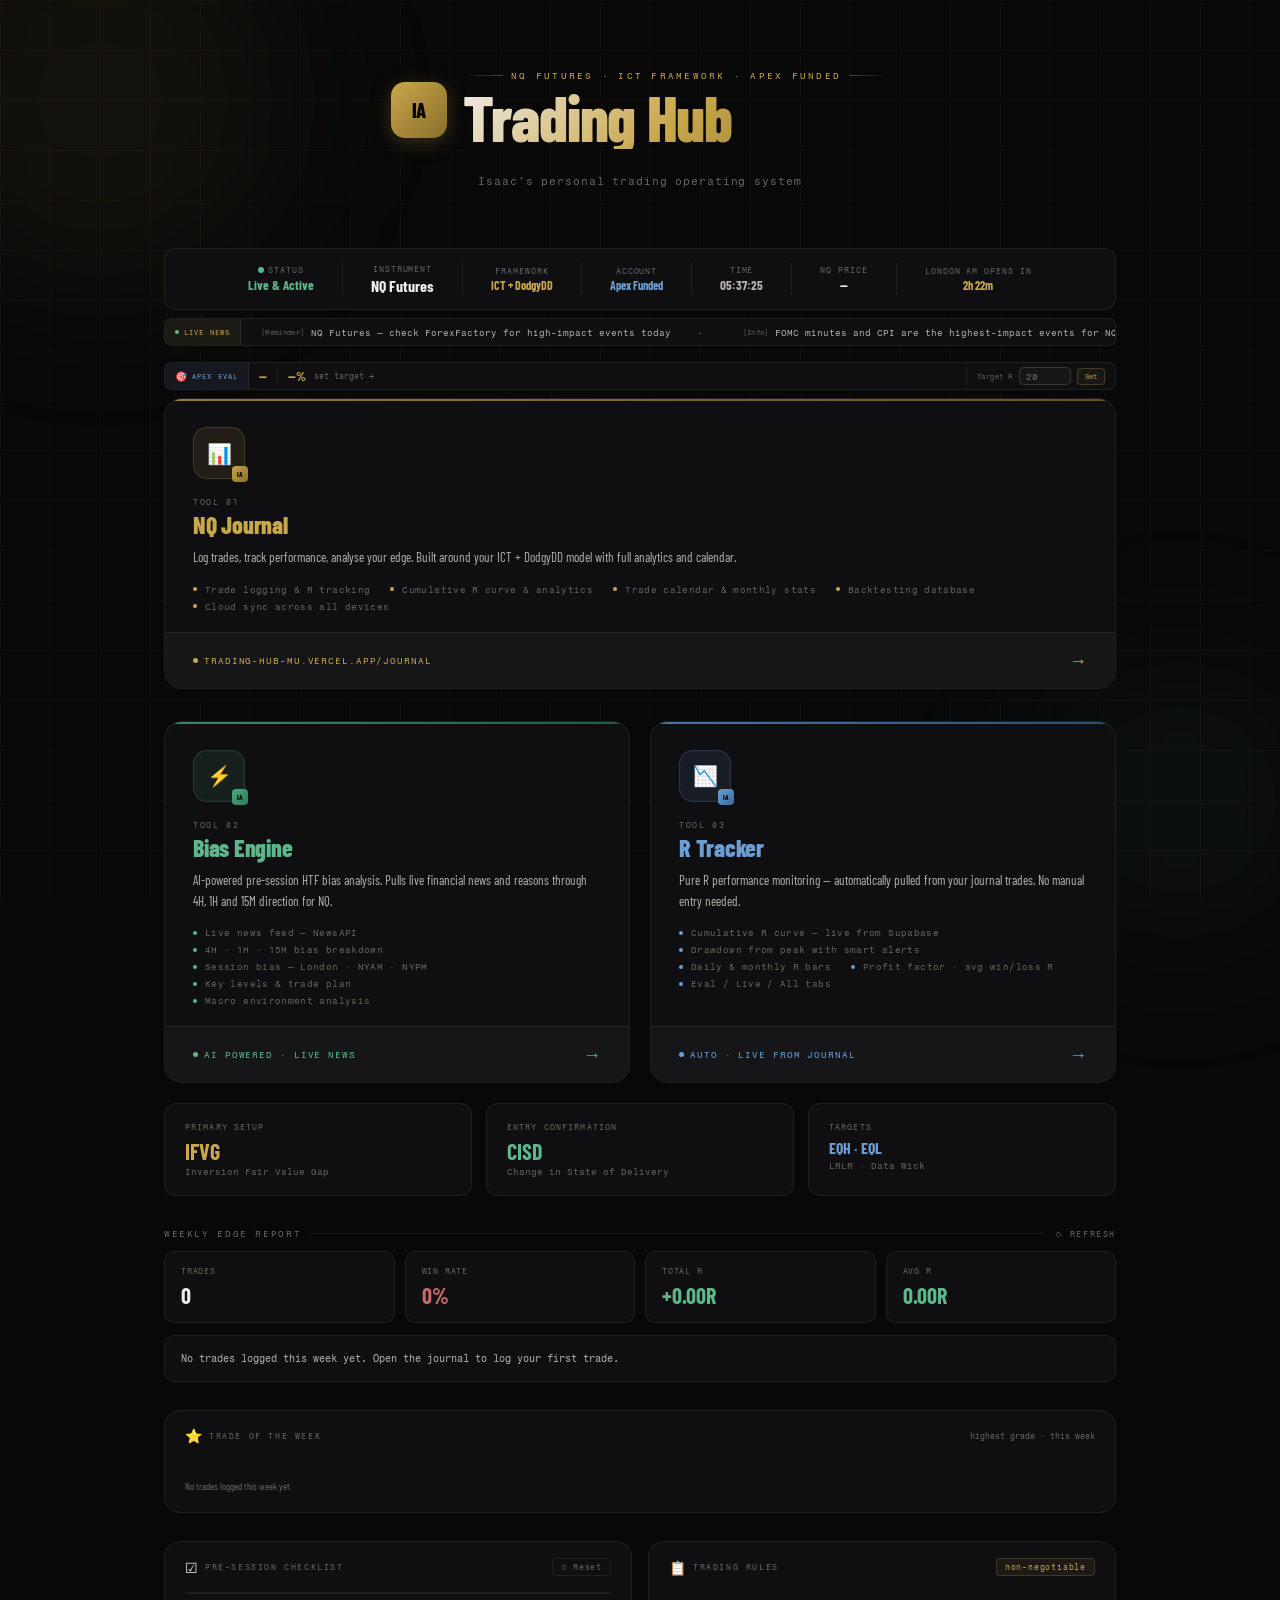
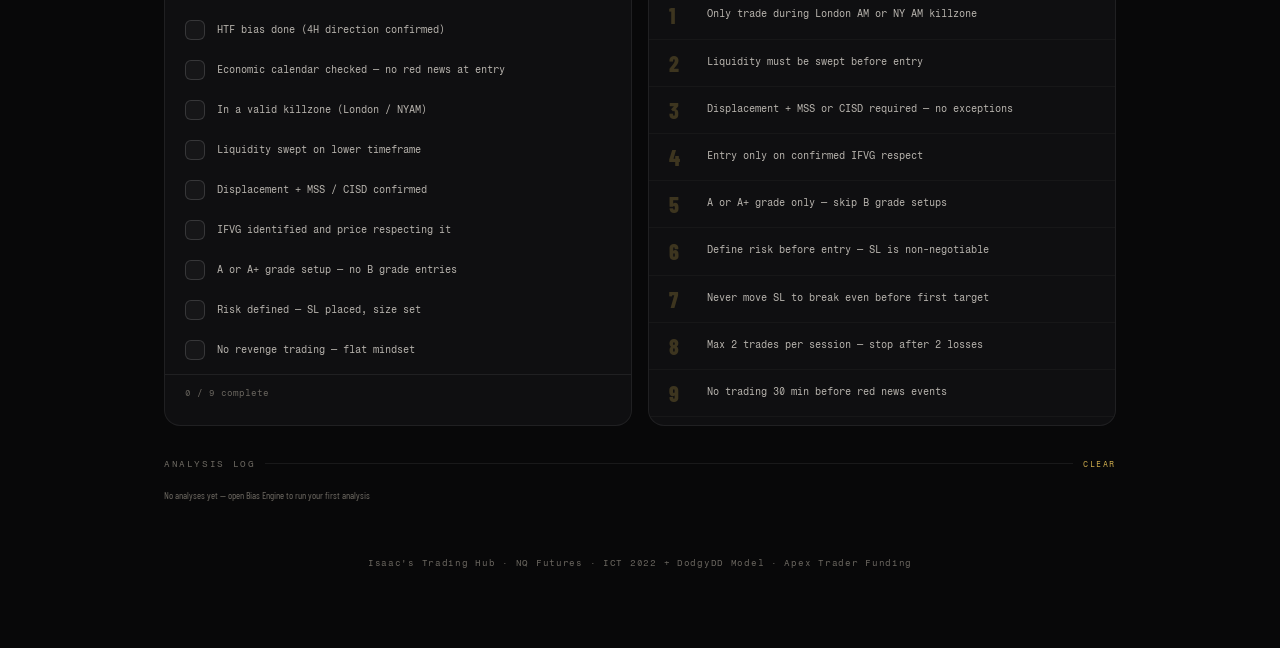
==== commit c225f5c3: "Enhance key display logic in index.html" ====
--- a/index.html
+++ b/index.html
@@ -582,7 +582,12 @@
   if (s.keys.length === 0) { chip.style.display = 'none'; return; }
   chip.style.display = 'inline-flex';
   if (s.active < 0 || !s.keys[s.active]) { name.textContent = 'env (default)'; chip.style.opacity = '0.6'; }
-  else { name.textContent = 'KEY · ' + s.keys[s.active].name; chip.style.opacity = '1'; }
+  else {
+    var k = s.keys[s.active];
+    var providerShort = ({anthropic:'Claude',deepseek:'DeepSeek',openai:'GPT',groq:'Groq',gemini:'Gemini'})[k.provider || 'anthropic'] || 'Claude';
+    name.textContent = providerShort + ' · ' + k.name;
+    chip.style.opacity = '1';
+  }
 }
 window.addEventListener('storage', function(e) { if (e.key === 'nq_api_keys') updateKeyChip(); });
 updateKeyChip();
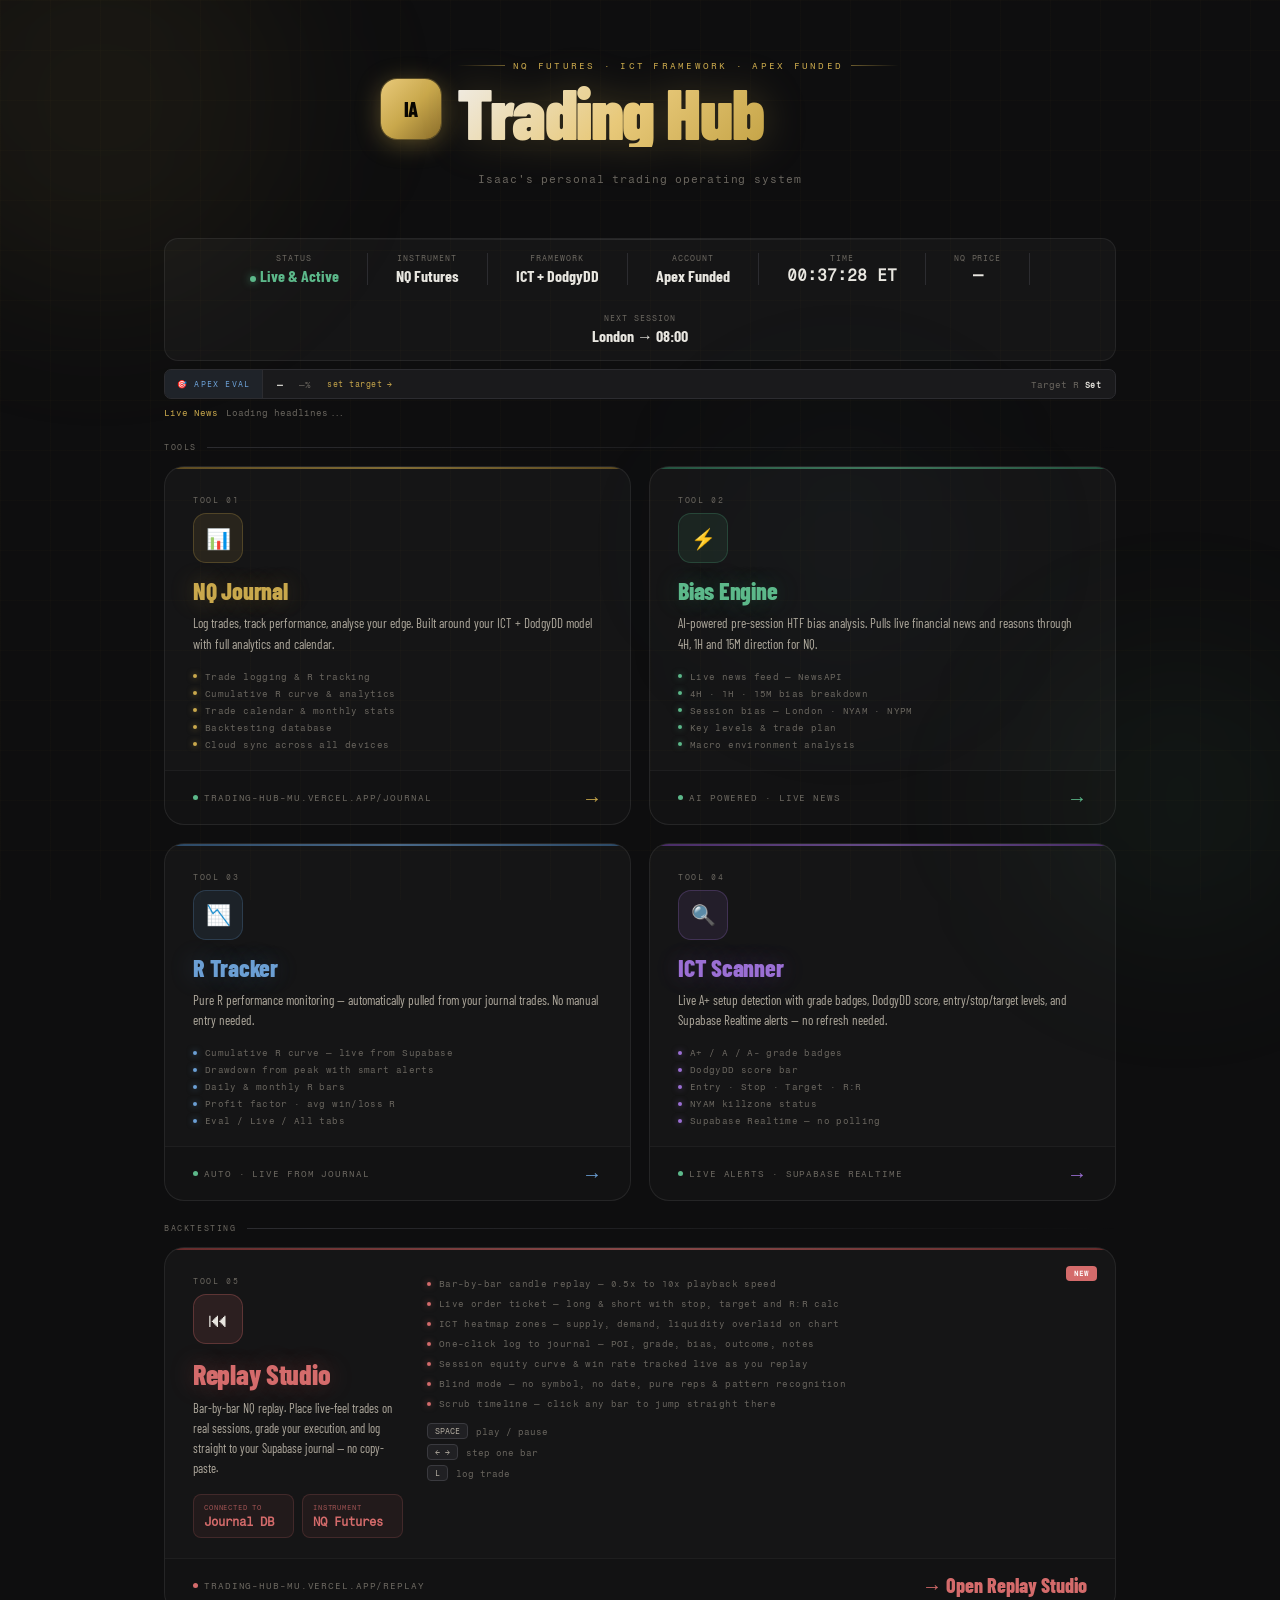
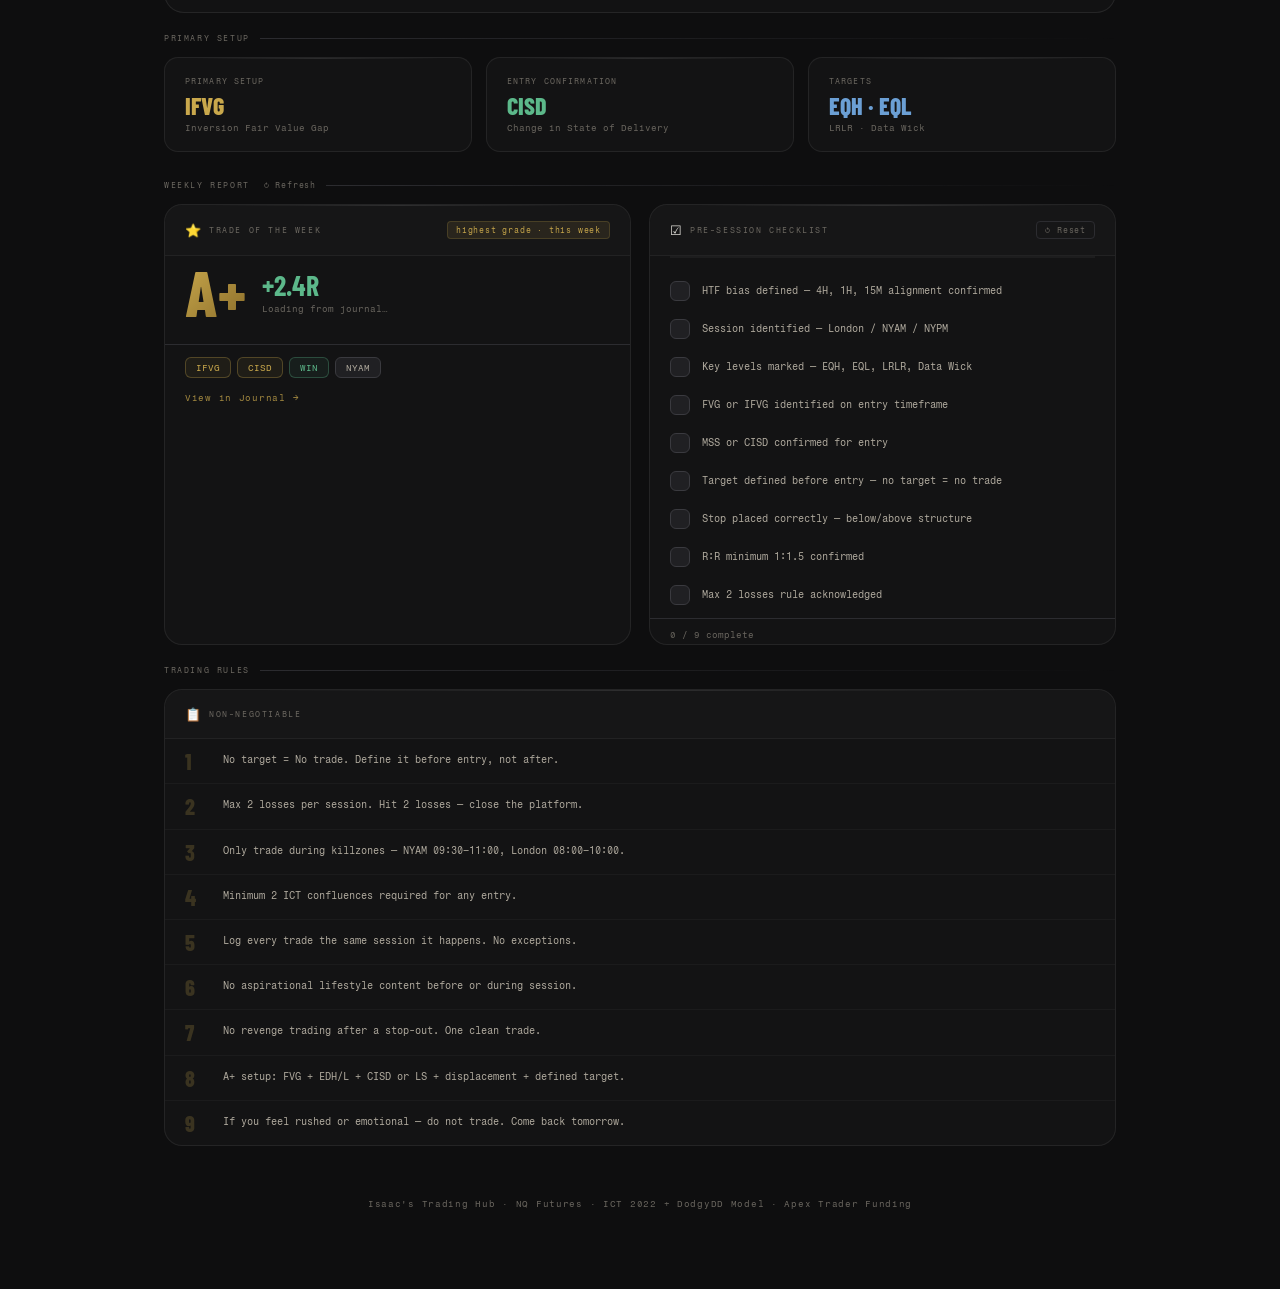
==== commit 77834b47: "Update index.html" ====
--- a/index.html
+++ b/index.html
@@ -1,236 +1,339 @@
-<!DOCTYPE html>
-<html lang="en">
-<head>
-<meta charset="UTF-8">
-<link rel="icon" type="image/svg+xml" href="[data-uri]">
-<meta name="viewport" content="width=device-width, initial-scale=1.0">
-<meta name="apple-mobile-web-app-capable" content="yes">
-<meta name="apple-mobile-web-app-status-bar-style" content="black-translucent">
-<meta name="apple-mobile-web-app-title" content="IA Trading">
-<meta name="mobile-web-app-capable" content="yes">
-<meta name="theme-color" content="#080809">
-<link rel="manifest" href="/manifest.json">
-<link rel="apple-touch-icon" href="data:image/svg+xml,%3Csvg xmlns='http://www.w3.org/2000/svg' viewBox='0 0 192 192'%3E%3Crect width='192' height='192' rx='40' fill='%23c9a84c'/%3E%3Ctext x='96' y='130' font-family='Arial Black,sans-serif' font-size='90' font-weight='900' fill='%23080601' text-anchor='middle' letter-spacing='-4'%3EIA%3C/text%3E%3C/svg%3E">
-<title>Isaac's Trading Hub</title>
-<link href="https://fonts.googleapis.com/css2?family=Barlow+Condensed:wght@400;500;600;700;800&family=Fragment+Mono&display=swap" rel="stylesheet">
+<html lang="en"><head><meta charset="UTF-8"><link rel="icon" type="image/svg+xml" href="[data-uri]"><meta name="viewport" content="width=device-width, initial-scale=1.0"><title>Isaac's Trading Hub</title><link href="https://fonts.googleapis.com/css2?family=Barlow+Condensed:wght@400;500;600;700;800;900&family=Fragment+Mono&display=swap" rel="stylesheet"><link rel="stylesheet" href="styles.css">
 <style>
-  :root {
-    --bg:#080809;--bg2:#0f0f11;--bg3:#161618;--bg4:#1e1e21;
-    --border:rgba(255,255,255,0.07);--border2:rgba(255,255,255,0.14);
-    --text:#f0ede8;--text2:#b8b4ae;--muted:#6b6760;
-    --gold:#c9a84c;--gold2:rgba(201,168,76,0.1);--gold3:rgba(201,168,76,0.2);
-    --win:#5cb88a;--loss:#c96a6a;--blue:#6b9fd4;--purple:#9b7fd4;
-  }
-  *{margin:0;padding:0;box-sizing:border-box;}
-  body{font-family:'Barlow Condensed',sans-serif;background:var(--bg);color:var(--text);min-height:100vh;display:flex;flex-direction:column;overflow-x:hidden;}
-  body::before{content:'';position:fixed;inset:0;background-image:linear-gradient(rgba(201,168,76,0.03) 1px,transparent 1px),linear-gradient(90deg,rgba(201,168,76,0.03) 1px,transparent 1px);background-size:50px 50px;pointer-events:none;z-index:0;animation:gridShift 20s linear infinite;}
-  @keyframes gridShift{0%{background-position:0 0}100%{background-position:50px 50px}}
-  .orb{position:fixed;border-radius:50%;filter:blur(80px);pointer-events:none;z-index:0;animation:orbFloat 8s ease-in-out infinite;}
-  .orb1{width:400px;height:400px;background:rgba(201,168,76,0.06);top:-100px;left:-100px;}
-  .orb2{width:300px;height:300px;background:rgba(92,184,138,0.05);bottom:-50px;right:-50px;animation-delay:-4s;}
-  @keyframes orbFloat{0%,100%{transform:translate(0,0)}50%{transform:translate(20px,20px)}}
-  .page{position:relative;z-index:1;max-width:1000px;margin:0 auto;padding:60px 24px 80px;flex:1;display:flex;flex-direction:column;}
-  .header{text-align:center;margin-bottom:60px;animation:fadeDown 0.7s ease both;}
-  .header-tag{display:inline-flex;align-items:center;gap:8px;font-family:'Fragment Mono',monospace;font-size:9px;letter-spacing:0.25em;text-transform:uppercase;color:var(--gold);margin-bottom:16px;}
-  .header-tag::before,.header-tag::after{content:'';width:40px;height:1px;background:linear-gradient(90deg,transparent,var(--gold));opacity:0.4;}
-  .header-tag::after{transform:scaleX(-1);}
-  .header-name{font-family:'Barlow Condensed',sans-serif;font-size:clamp(36px,7vw,64px);font-weight:800;letter-spacing:-0.02em;line-height:1;background:linear-gradient(135deg,#f0ede8 0%,#c9a84c 50%,#8a6d2a 100%);-webkit-background-clip:text;-webkit-text-fill-color:transparent;background-clip:text;margin-bottom:10px;}
-  .header-sub{font-family:'Fragment Mono',monospace;font-size:11px;color:var(--muted);letter-spacing:0.08em;}
-  .stats-bar{display:flex;align-items:center;justify-content:center;gap:28px;flex-wrap:wrap;background:var(--bg2);border:1px solid var(--border);border-radius:12px;padding:14px 24px;margin-bottom:8px;animation:fadeUp 0.5s 0.2s ease both;}
-  .sb-item{display:flex;flex-direction:column;align-items:center;gap:2px;}
-  .sb-lbl{font-family:'Fragment Mono',monospace;font-size:8px;letter-spacing:0.12em;text-transform:uppercase;color:var(--muted);}
-  .sb-val{font-family:'Barlow Condensed',sans-serif;font-size:16px;font-weight:700;}
-  .sb-divider{width:1px;height:32px;background:var(--border);}
-  .live-dot{width:6px;height:6px;border-radius:50%;background:var(--win);animation:livePulse 1.5s ease infinite;display:inline-block;margin-right:4px;}
-  @keyframes livePulse{0%,100%{opacity:1;box-shadow:0 0 0 0 rgba(92,184,138,0.4)}50%{opacity:0.7;box-shadow:0 0 0 5px rgba(92,184,138,0)}}
-
-  /* APPS GRID — 2 col top, then single wide card */
-  .apps-grid{display:grid;grid-template-columns:1fr 1fr;gap:20px;margin-bottom:20px;}
-  .apps-grid-bottom{display:grid;grid-template-columns:1fr;gap:20px;margin-bottom:32px;}
-
-  .app-card{background:var(--bg2);border:1px solid var(--border);border-radius:18px;overflow:hidden;position:relative;cursor:pointer;transition:all 0.3s cubic-bezier(0.34,1.56,0.64,1);text-decoration:none;display:flex;flex-direction:column;animation:fadeUp 0.6s ease both;}
-  .app-card:nth-child(1){animation-delay:0.1s;}.app-card:nth-child(2){animation-delay:0.2s;}
-  .app-card:hover{transform:translateY(-6px);border-color:var(--border2);box-shadow:0 20px 60px rgba(0,0,0,0.5);}
-  .app-card::before{content:'';position:absolute;top:0;left:0;right:0;height:2px;transition:opacity 0.3s;opacity:0.7;}
-  .app-card:hover::before{opacity:1;}
-  .card-journal::before{background:linear-gradient(90deg,var(--gold),#8a6d2a);}
-  .card-bias::before{background:linear-gradient(90deg,var(--win),#2d7a5a);}
-  .card-drawdown::before{background:linear-gradient(90deg,var(--blue),#3a6a9a);}
-  .card-top{padding:28px 28px 20px;flex:1;}
-  .card-icon{width:52px;height:52px;border-radius:14px;display:flex;align-items:center;justify-content:center;font-size:22px;margin-bottom:18px;position:relative;}
-  .card-journal .card-icon{background:rgba(201,168,76,0.1);border:1px solid rgba(201,168,76,0.2);}
-  .card-bias .card-icon{background:rgba(92,184,138,0.1);border:1px solid rgba(92,184,138,0.2);}
-  .card-drawdown .card-icon{background:rgba(107,159,212,0.1);border:1px solid rgba(107,159,212,0.2);}
-  .card-label{font-family:'Fragment Mono',monospace;font-size:8px;letter-spacing:0.2em;text-transform:uppercase;color:var(--muted);margin-bottom:6px;}
-  .card-title{font-family:'Barlow Condensed',sans-serif;font-size:24px;font-weight:800;letter-spacing:-0.01em;line-height:1;margin-bottom:10px;}
-  .card-journal .card-title{color:var(--gold);}.card-bias .card-title{color:var(--win);}.card-drawdown .card-title{color:var(--blue);}
-  .card-desc{font-size:13px;color:var(--text2);line-height:1.6;font-weight:400;margin-bottom:16px;}
-  .card-features{display:flex;flex-direction:column;gap:6px;}
-
-  /* wide card features go horizontal */
-  .card-drawdown .card-features{flex-direction:row;flex-wrap:wrap;gap:6px 20px;}
-
-  .card-feature{display:flex;align-items:center;gap:8px;font-family:'Fragment Mono',monospace;font-size:9px;color:var(--muted);letter-spacing:0.04em;}
-  .cf-dot{width:4px;height:4px;border-radius:50%;flex-shrink:0;}
-  .card-journal .cf-dot{background:var(--gold);}.card-bias .cf-dot{background:var(--win);}.card-drawdown .cf-dot{background:var(--blue);}
-  .card-bottom{padding:16px 28px;border-top:1px solid var(--border);display:flex;align-items:center;justify-content:space-between;background:var(--bg3);}
-  .card-status{font-family:'Fragment Mono',monospace;font-size:9px;letter-spacing:0.1em;text-transform:uppercase;display:flex;align-items:center;gap:6px;}
-  .status-dot{width:5px;height:5px;border-radius:50%;background:var(--win);animation:livePulse 2s ease infinite;}
-  .card-arrow{font-family:'Barlow Condensed',sans-serif;font-size:18px;font-weight:700;transition:transform 0.2s;}
-  .card-journal .card-arrow{color:var(--gold);}.card-bias .card-arrow{color:var(--win);}.card-drawdown .card-arrow{color:var(--blue);}
-  .app-card:hover .card-arrow{transform:translateX(4px);}
-
-  .bottom-grid{display:grid;grid-template-columns:repeat(3,1fr);gap:14px;animation:fadeUp 0.6s 0.3s ease both;}
-  .info-card{background:var(--bg2);border:1px solid var(--border);border-radius:12px;padding:18px 20px;transition:border-color 0.2s;}
-  .info-card:hover{border-color:var(--border2);}
-  .ic-lbl{font-family:'Fragment Mono',monospace;font-size:8px;letter-spacing:0.14em;text-transform:uppercase;color:var(--muted);margin-bottom:8px;}
-  .ic-val{font-family:'Barlow Condensed',sans-serif;font-size:22px;font-weight:700;line-height:1;margin-bottom:4px;}
-  .ic-sub{font-family:'Fragment Mono',monospace;font-size:9px;color:var(--muted);}
-  .section-lbl{font-family:'Fragment Mono',monospace;font-size:9px;letter-spacing:0.18em;text-transform:uppercase;color:var(--muted);display:flex;align-items:center;gap:10px;margin-bottom:12px;}
-  .section-lbl-line{flex:1;height:1px;background:var(--border);}
-  .report-grid{display:grid;grid-template-columns:repeat(4,1fr);gap:10px;margin-bottom:12px;}
-  .report-card{background:var(--bg2);border:1px solid var(--border);border-radius:10px;padding:14px 16px;}
-  .report-lbl{font-family:'Fragment Mono',monospace;font-size:8px;color:var(--muted);letter-spacing:0.1em;text-transform:uppercase;margin-bottom:6px;}
-  .report-val{font-family:'Barlow Condensed',sans-serif;font-size:22px;font-weight:700;}
-  .footer{text-align:center;margin-top:48px;font-family:'Fragment Mono',monospace;font-size:9px;color:var(--muted);letter-spacing:0.08em;animation:fadeUp 0.5s 0.4s ease both;}
-  @keyframes fadeDown{from{opacity:0;transform:translateY(-16px)}to{opacity:1;transform:none}}
-  @keyframes fadeUp{from{opacity:0;transform:translateY(16px)}to{opacity:1;transform:none}}
-  @media(max-width:600px){
-    .apps-grid{grid-template-columns:1fr;}.bottom-grid{grid-template-columns:1fr;}
-    .stats-bar{gap:16px;}.sb-divider{display:none;}.page{padding:40px 16px 60px;}
-    .report-grid{grid-template-columns:1fr 1fr;}
-    .card-drawdown .card-features{flex-direction:column;}
-  }
-
-  /* ── SECTIONS ── */
-  .sec-row{margin-top:28px;animation:fadeUp 0.6s ease both;}
-  .two-col{display:grid;grid-template-columns:1fr 1fr;gap:16px;}
-  .one-col{display:grid;grid-template-columns:1fr;gap:16px;}
-
-  /* Panel base */
-  .panel{background:var(--bg2);border:1px solid var(--border);border-radius:16px;overflow:hidden;transition:border-color 0.2s;}
-  .panel:hover{border-color:var(--border2);}
-  .panel-hdr{padding:16px 20px;display:flex;align-items:center;justify-content:space-between;}
-  .panel-tag{display:flex;align-items:center;gap:7px;}
-  .panel-icon{font-size:14px;}
-  .panel-title{font-family:'Fragment Mono',monospace;font-size:8px;letter-spacing:0.2em;text-transform:uppercase;color:var(--muted);}
-  .panel-badge{font-family:'Fragment Mono',monospace;font-size:8px;letter-spacing:0.1em;padding:3px 8px;border-radius:4px;}
-  .panel-body{padding:0 20px 20px;}
-
-  /* TOTW */
-  .totw-hero{display:flex;align-items:center;gap:0;padding:4px 20px 20px;border-bottom:1px solid var(--border);margin-bottom:0;}
-  .totw-grade{font-family:'Barlow Condensed',sans-serif;font-size:72px;font-weight:800;line-height:1;background:linear-gradient(135deg,#c9a84c,#8a6d2a);-webkit-background-clip:text;-webkit-text-fill-color:transparent;background-clip:text;margin-right:20px;}
-  .totw-hero-right{display:flex;flex-direction:column;gap:4px;}
-  .totw-r{font-family:'Barlow Condensed',sans-serif;font-size:32px;font-weight:700;line-height:1;}
-  .totw-meta{font-family:'Fragment Mono',monospace;font-size:9px;color:var(--muted);}
-  .totw-pills{display:flex;gap:6px;flex-wrap:wrap;padding:14px 20px 16px;}
-  .totw-pill{font-family:'Fragment Mono',monospace;font-size:9px;padding:4px 10px;border-radius:6px;border:1px solid var(--border2);color:var(--text2);background:var(--bg3);}
-  .totw-pill.win{border-color:rgba(92,184,138,0.3);color:var(--win);background:rgba(92,184,138,0.07);}
-  .totw-pill.loss{border-color:rgba(201,106,106,0.3);color:var(--loss);background:rgba(201,106,106,0.07);}
-  .totw-pill.gold{border-color:rgba(201,168,76,0.3);color:var(--gold);background:rgba(201,168,76,0.07);}
-  .totw-chart-link{display:inline-flex;align-items:center;gap:6px;margin:0 20px 20px;font-family:'Fragment Mono',monospace;font-size:9px;color:var(--gold);text-decoration:none;letter-spacing:0.08em;opacity:0.8;transition:opacity 0.15s;}
-  .totw-chart-link:hover{opacity:1;}
-
-  /* Checklist */
-  .chk-progress{height:2px;background:var(--bg4);overflow:hidden;margin:0 20px 16px;}
-  .chk-fill{height:100%;background:linear-gradient(90deg,var(--win),#3a8a5a);transition:width 0.5s ease;}
-  .chk-item{display:flex;align-items:center;gap:12px;padding:10px 20px;cursor:pointer;user-select:none;transition:background 0.1s;}
-  .chk-item:hover{background:rgba(255,255,255,0.02);}
-  .chk-item.done .chk-lhs{opacity:0.4;}
-  .chk-box{width:20px;height:20px;border-radius:6px;border:1.5px solid var(--border2);display:flex;align-items:center;justify-content:center;flex-shrink:0;transition:all 0.2s;background:var(--bg3);}
-  .chk-item.done .chk-box{background:var(--win);border-color:var(--win);}
-  .chk-check{font-size:10px;font-weight:700;color:#080601;display:none;}
-  .chk-item.done .chk-check{display:block;}
-  .chk-txt{font-family:'Fragment Mono',monospace;font-size:10px;color:var(--text2);line-height:1.4;}
-  .chk-item.done .chk-txt{text-decoration:line-through;color:var(--muted);}
-  .chk-reset{font-family:'Fragment Mono',monospace;font-size:8px;color:var(--muted);cursor:pointer;letter-spacing:0.1em;padding:3px 8px;border-radius:4px;border:1px solid var(--border);transition:all 0.15s;}
-  .chk-reset:hover{color:var(--gold);border-color:rgba(201,168,76,0.3);}
-  .chk-footer{padding:12px 20px 0;display:flex;align-items:center;justify-content:space-between;border-top:1px solid var(--border);margin-top:4px;}
-  .chk-count{font-family:'Fragment Mono',monospace;font-size:9px;color:var(--muted);}
-
-  /* Rules */
-  .rule-item{display:flex;align-items:flex-start;gap:14px;padding:11px 20px;border-bottom:1px solid rgba(255,255,255,0.03);transition:background 0.1s;}
-  .rule-item:last-child{border-bottom:none;}
-  .rule-item:hover{background:rgba(255,255,255,0.02);}
-  .rule-num{font-family:'Barlow Condensed',sans-serif;font-size:22px;font-weight:800;color:rgba(201,168,76,0.25);width:24px;flex-shrink:0;line-height:1.1;transition:color 0.15s;}
-  .rule-item:hover .rule-num{color:var(--gold);}
-  .rule-txt{font-family:'Fragment Mono',monospace;font-size:10px;color:var(--text2);line-height:1.6;padding-top:3px;}
-
-  @media(max-width:700px){.two-col{grid-template-columns:1fr;}}
-  /* ── APEX PROGRESS BAR ── */
-  /* slim apex strip */
-  .apex-strip{display:flex;align-items:center;gap:0;background:var(--bg2);border:1px solid var(--border);border-radius:7px;margin-bottom:8px;overflow:hidden;animation:fadeUp 0.5s 0.22s ease both;}
-  .apex-strip-label{flex-shrink:0;padding:0 10px;height:26px;display:flex;align-items:center;gap:5px;border-right:1px solid var(--border);background:rgba(107,159,212,0.07);}
-  .apex-strip-lbl-txt{font-family:'Fragment Mono',monospace;font-size:7px;letter-spacing:0.16em;text-transform:uppercase;color:var(--blue);white-space:nowrap;}
-  .apex-strip-r{font-family:'Barlow Condensed',sans-serif;font-size:13px;font-weight:700;padding:0 10px;white-space:nowrap;border-right:1px solid var(--border);}
-  .apex-strip-track{flex:1;height:26px;display:flex;align-items:center;padding:0 10px;gap:8px;position:relative;overflow:hidden;}
-  .apex-strip-bg{position:absolute;left:0;top:0;bottom:0;transition:width 1.2s cubic-bezier(0.34,1.56,0.64,1);opacity:0.15;}
-  .apex-strip-pct{font-family:'Barlow Condensed',sans-serif;font-size:13px;font-weight:700;color:var(--gold);position:relative;z-index:1;}
-  .apex-strip-sub{font-family:'Fragment Mono',monospace;font-size:8px;color:var(--muted);position:relative;z-index:1;flex:1;}
-  .apex-strip-cfg{display:flex;align-items:center;gap:6px;padding:0 10px;border-left:1px solid var(--border);}
-  .apex-cfg input{background:var(--bg3);border:1px solid var(--border2);border-radius:5px;padding:3px 6px;font-family:'Fragment Mono',monospace;font-size:9px;color:var(--text);width:52px;outline:none;height:18px;}
-  .apex-cfg input:focus{border-color:rgba(201,168,76,0.4);}
-  .apex-cfg-lbl{font-family:'Fragment Mono',monospace;font-size:7px;color:var(--muted);letter-spacing:0.08em;}
-  .apex-cfg-btn{font-family:'Fragment Mono',monospace;font-size:7px;color:var(--gold);cursor:pointer;padding:3px 7px;border:1px solid rgba(201,168,76,0.25);border-radius:4px;background:rgba(201,168,76,0.06);transition:all 0.15s;white-space:nowrap;}
-  .apex-cfg-btn:hover{background:rgba(201,168,76,0.12);}
-
-  /* ── TILT ALERT ── */
-  .tilt-banner{display:none;background:rgba(201,96,96,0.1);border:1px solid rgba(201,96,96,0.4);border-radius:14px;padding:18px 24px;margin-top:28px;animation:fadeUp 0.4s ease both;position:relative;overflow:hidden;}
-  .tilt-banner::before{content:'';position:absolute;top:0;left:0;right:0;height:2px;background:var(--loss);}
-  .tilt-banner.show{display:block;}
-  .tilt-banner-inner{display:flex;align-items:center;gap:16px;}
-  .tilt-icon{font-size:32px;flex-shrink:0;}
-  .tilt-title{font-family:'Barlow Condensed',sans-serif;font-size:22px;font-weight:800;color:var(--loss);letter-spacing:-0.01em;margin-bottom:4px;}
-  .tilt-msg{font-family:'Fragment Mono',monospace;font-size:10px;color:var(--text2);line-height:1.6;}
-  .tilt-rule{font-family:'Fragment Mono',monospace;font-size:9px;color:var(--loss);margin-top:6px;letter-spacing:0.06em;}
-  .tilt-dismiss{position:absolute;top:12px;right:16px;font-size:10px;color:var(--muted);cursor:pointer;font-family:'Fragment Mono',monospace;}
-  .tilt-dismiss:hover{color:var(--text);}
-
-  /* ── WEEKLY REVIEW MODAL ── */
-  .modal-overlay{position:fixed;inset:0;background:rgba(0,0,0,0.7);backdrop-filter:blur(6px);z-index:1000;display:none;align-items:center;justify-content:center;padding:20px;}
-  .modal-overlay.show{display:flex;}
-  .modal{background:var(--bg2);border:1px solid var(--border2);border-radius:20px;padding:32px;max-width:560px;width:100%;position:relative;max-height:90vh;overflow-y:auto;}
-  .modal-title{font-family:'Barlow Condensed',sans-serif;font-size:28px;font-weight:800;letter-spacing:-0.02em;color:var(--gold);margin-bottom:4px;}
-  .modal-sub{font-family:'Fragment Mono',monospace;font-size:9px;color:var(--muted);margin-bottom:24px;letter-spacing:0.08em;}
-  .modal-q{margin-bottom:18px;}
-  .modal-qlbl{font-family:'Fragment Mono',monospace;font-size:9px;letter-spacing:0.12em;text-transform:uppercase;color:var(--muted);margin-bottom:6px;}
-  .modal-textarea{width:100%;background:var(--bg3);border:1px solid var(--border2);border-radius:8px;padding:10px 14px;font-family:'Fragment Mono',monospace;font-size:11px;color:var(--text);resize:vertical;min-height:64px;outline:none;line-height:1.6;transition:border-color 0.15s;}
-  .modal-textarea:focus{border-color:rgba(201,168,76,0.4);}
-  .modal-btns{display:flex;gap:10px;margin-top:8px;}
-  .modal-btn-save{flex:1;background:linear-gradient(135deg,var(--gold),var(--gold2));border:none;border-radius:8px;padding:10px;font-family:'Barlow Condensed',sans-serif;font-size:14px;font-weight:700;color:#080601;cursor:pointer;transition:all 0.2s;}
-  .modal-btn-save:hover{transform:translateY(-1px);box-shadow:0 4px 16px rgba(201,168,76,0.3);}
-  .modal-btn-skip{background:transparent;border:1px solid var(--border2);border-radius:8px;padding:10px 18px;font-family:'Fragment Mono',monospace;font-size:10px;color:var(--muted);cursor:pointer;transition:all 0.15s;}
-  .modal-btn-skip:hover{border-color:var(--border2);color:var(--text2);}
-  .modal-close{position:absolute;top:16px;right:20px;font-size:18px;color:var(--muted);cursor:pointer;background:none;border:none;line-height:1;}
-  .modal-close:hover{color:var(--text);}
-  .review-history{margin-top:20px;padding-top:16px;border-top:1px solid var(--border);}
-  .review-entry{background:var(--bg3);border-radius:10px;padding:14px;margin-bottom:10px;}
-  .review-date{font-family:'Fragment Mono',monospace;font-size:8px;color:var(--gold);margin-bottom:8px;letter-spacing:0.1em;}
-  .review-item{font-family:'Fragment Mono',monospace;font-size:10px;color:var(--text2);line-height:1.6;margin-bottom:4px;}
-  .review-item span{color:var(--muted);}
-
-
-  /* ── NEWS TICKER ── */
-  .ticker-wrap{width:100%;overflow:hidden;background:var(--bg2);border:1px solid var(--border);border-radius:7px;margin-bottom:16px;padding:0;display:flex;align-items:center;animation:fadeUp 0.5s 0.25s ease both;}
-  .ticker-label{flex-shrink:0;padding:0 10px;height:26px;display:flex;align-items:center;gap:5px;border-right:1px solid var(--border);background:rgba(201,168,76,0.07);}
-  .ticker-label-txt{font-family:'Fragment Mono',monospace;font-size:7px;letter-spacing:0.16em;text-transform:uppercase;color:var(--gold);white-space:nowrap;}
-  .ticker-dot{width:4px;height:4px;border-radius:50%;background:var(--win);animation:livePulse 1.5s ease infinite;flex-shrink:0;}
-  .ticker-track{flex:1;overflow:hidden;height:26px;position:relative;}
-  .ticker-inner{display:flex;align-items:center;height:100%;white-space:nowrap;will-change:transform;}
-  .ticker-inner.running{animation:tickerScroll linear infinite;}
-  @keyframes tickerScroll{0%{transform:translateX(0)}100%{transform:translateX(-50%)}}
-  .ticker-item{display:inline-flex;align-items:center;gap:6px;padding:0 20px;font-family:'Fragment Mono',monospace;font-size:9px;color:var(--text2);}
-  .ticker-item::after{content:'·';color:var(--dim);padding-left:20px;}
-  .ticker-src{font-size:7px;color:var(--muted);letter-spacing:0.05em;}
+*, *::before, *::after { box-sizing: border-box; margin: 0; padding: 0; }
+:root {
+  --bg:#0e0e0f;--bg1:#141415;--bg2:#1a1a1c;--bg3:#202023;--bg4:#28282c;
+  --border:#2c2c30;--border2:#3a3a3f;
+  --text:#e8e6e0;--text2:#b0aa9e;--muted:#6b6760;--dim:#3a3835;
+  --gold:#c9a84c;--gold2:#e8c97a;--gold3:#a8883a;
+  --gold-dim:rgba(201,168,76,0.12);--gold-border:rgba(201,168,76,0.25);
+  --win:#5cb88a;--loss:#c96a6a;--blue:#6b9fd4;--warn:#f59e0b;--purple:#9b7fd4;
+}
+html { font-size: 13px; -webkit-font-smoothing: antialiased; }
+body {
+  background: var(--bg); color: var(--text);
+  font-family: 'Barlow Condensed', sans-serif;
+  min-height: 100vh; overflow-x: hidden;
+  display: flex; flex-direction: column;
+}
+a { color: inherit; text-decoration: none; }
+button { font-family: inherit; cursor: pointer; }
+::-webkit-scrollbar { width: 4px; }
+::-webkit-scrollbar-thumb { background: var(--bg4); border-radius: 2px; }
+
+body::before {
+  content: ''; position: fixed; inset: 0;
+  background-image:
+    linear-gradient(rgba(201,168,76,0.025) 1px, transparent 1px),
+    linear-gradient(90deg, rgba(201,168,76,0.025) 1px, transparent 1px);
+  background-size: 50px 50px;
+  pointer-events: none; z-index: 0;
+}
+.orb {
+  position: fixed; border-radius: 50%;
+  filter: blur(80px); pointer-events: none; z-index: 0;
+  animation: orbFloat 8s ease-in-out infinite;
+}
+.orb1 { width:400px;height:400px;background:rgba(201,168,76,0.06);top:-100px;left:-100px; }
+.orb2 { width:300px;height:300px;background:rgba(92,184,138,0.05);bottom:-50px;right:-50px;animation-delay:-4s; }
+.orb3 { width:280px;height:280px;background:rgba(93,143,196,0.03);top:45%;left:55%;animation-delay:-2s; }
+@keyframes orbFloat { 0%,100%{transform:translate(0,0)} 50%{transform:translate(20px,20px)} }
+
+.page {
+  position: relative; z-index: 1;
+  max-width: 1000px; margin: 0 auto;
+  padding: 60px 24px 80px;
+  flex: 1; display: flex; flex-direction: column;
+}
+
+.header { text-align: center; margin-bottom: 52px; animation: fadeDown .7s ease both; }
+.header-tag {
+  display: inline-flex; align-items: center; gap: 8px;
+  font-family: 'Fragment Mono', monospace;
+  font-size: 9px; letter-spacing: .25em; text-transform: uppercase;
+  color: var(--gold); margin-bottom: 16px;
+}
+.header-tag::before, .header-tag::after {
+  content: ''; width: 48px; height: 1px;
+  background: linear-gradient(90deg, transparent, var(--gold)); opacity: .5;
+}
+.header-tag::after { transform: scaleX(-1); }
+.header-name {
+  font-size: clamp(40px,7vw,72px); font-weight: 900;
+  letter-spacing: -.02em; line-height: 1;
+  background: linear-gradient(135deg,#f0ede8 0%,#e8c97a 40%,#c9a84c 70%,#8a6d2a 100%);
+  -webkit-background-clip: text; -webkit-text-fill-color: transparent;
+  background-clip: text; margin-bottom: 10px;
+  filter: drop-shadow(0 0 20px rgba(201,168,76,.25));
+}
+.header-sub {
+  font-family: 'Fragment Mono', monospace;
+  font-size: 11px; color: var(--muted); letter-spacing: .08em;
+}
+
+.stats-bar {
+  display: flex; align-items: center; justify-content: center;
+  gap: 28px; flex-wrap: wrap;
+  background: rgba(255,255,255,.03);
+  border: 1px solid rgba(255,255,255,.07);
+  border-radius: 14px; padding: 14px 28px;
+  margin-bottom: 8px;
+  position: relative; overflow: hidden;
+  animation: fadeUp .5s .1s ease both;
+}
+.stats-bar::before {
+  content: ''; position: absolute; top: 0; left: 10%; right: 10%; height: 1px;
+  background: linear-gradient(90deg,transparent,rgba(255,255,255,.1),transparent);
+  pointer-events: none;
+}
+.sb-item { display: flex; flex-direction: column; align-items: center; gap: 3px; }
+.sb-lbl { font-family:'Fragment Mono',monospace; font-size:8px; letter-spacing:.12em; text-transform:uppercase; color:var(--muted); }
+.sb-val { font-size:16px; font-weight:700; color:var(--text); }
+.sb-divider { width:1px; height:32px; background:var(--border); }
+.live-dot {
+  width:6px;height:6px;border-radius:50%;background:var(--win);
+  display:inline-block;margin-right:4px;
+  animation:livePulse 1.5s ease infinite;
+}
+@keyframes livePulse {
+  0%,100%{opacity:1;box-shadow:0 0 0 0 rgba(92,184,138,.4)}
+  50%{opacity:.7;box-shadow:0 0 0 5px rgba(92,184,138,0)}
+}
+
+.apex-strip {
+  display:flex;align-items:center;
+  background:var(--bg2);border:1px solid var(--border);
+  border-radius:7px;margin-bottom:8px;overflow:hidden;
+  animation: fadeUp .5s .15s ease both;
+}
+.apex-label {
+  flex-shrink:0;padding:0 12px;height:28px;
+  display:flex;align-items:center;gap:5px;
+  border-right:1px solid var(--border);
+  background:rgba(107,159,212,.07);
+  font-family:'Fragment Mono',monospace;font-size:8px;
+  letter-spacing:.15em;text-transform:uppercase;color:var(--blue);
+}
+.apex-track {
+  flex:1;display:flex;align-items:center;
+  padding:0 14px;gap:16px;height:28px;
+}
+.apex-stat { font-family:'Fragment Mono',monospace;font-size:9px;color:var(--muted); }
+.apex-stat b { color:var(--text); }
+.apex-link { font-family:'Fragment Mono',monospace;font-size:8px;color:var(--gold);letter-spacing:.06em; }
+
+.news-strip {
+  font-family:'Fragment Mono',monospace;font-size:9px;
+  color:var(--muted);margin-bottom:24px;
+  display:flex;align-items:center;gap:8px;
+  animation: fadeUp .4s .2s ease both;
+}
+.news-label { color:var(--gold); }
+#news-text { transition:opacity .4s; }
+
+.sec-lbl {
+  font-family:'Fragment Mono',monospace;font-size:8px;
+  letter-spacing:.2em;text-transform:uppercase;color:var(--muted);
+  display:flex;align-items:center;gap:10px;margin-bottom:14px;
+}
+.sec-lbl::after { content:'';flex:1;height:1px;background:linear-gradient(90deg,var(--border),transparent); }
+
+.grid-2 { display:grid;grid-template-columns:1fr 1fr;gap:18px;margin-bottom:18px; }
+
+.app-card {
+  background: rgba(255,255,255,.03);
+  border: 1px solid rgba(255,255,255,.07);
+  border-radius: 20px; overflow: hidden;
+  position: relative; display: flex; flex-direction: column;
+  text-decoration: none; color: var(--text);
+  transition: transform .28s cubic-bezier(.34,1.56,.64,1),
+              border-color .25s, box-shadow .28s;
+  animation: fadeUp .6s ease both;
+}
+.app-card::before {
+  content:'';position:absolute;top:0;left:0;right:0;height:2px;
+  transition:height .25s,opacity .25s;opacity:.6;
+}
+.app-card::after {
+  content:'';position:absolute;inset:0;border-radius:20px;
+  opacity:0;transition:opacity .3s;pointer-events:none;
+}
+.app-card:hover::before { height:3px;opacity:1; }
+.app-card:hover::after  { opacity:1; }
+
+.card-j::before{background:linear-gradient(90deg,#8a6d2a,var(--gold),#8a6d2a);}
+.card-j::after {background:radial-gradient(ellipse at 50% 0%,rgba(201,168,76,.07),transparent 65%);}
+.card-j:hover  {transform:translateY(-7px);border-color:rgba(201,168,76,.3);box-shadow:0 24px 64px rgba(0,0,0,.55),0 0 40px rgba(201,168,76,.08);}
+
+.card-b::before{background:linear-gradient(90deg,#2d7a5a,var(--win),#2d7a5a);}
+.card-b::after {background:radial-gradient(ellipse at 50% 0%,rgba(92,184,138,.07),transparent 65%);}
+.card-b:hover  {transform:translateY(-7px);border-color:rgba(92,184,138,.3);box-shadow:0 24px 64px rgba(0,0,0,.55),0 0 40px rgba(92,184,138,.08);}
+
+.card-d::before{background:linear-gradient(90deg,#3a6a9a,var(--blue),#3a6a9a);}
+.card-d::after {background:radial-gradient(ellipse at 50% 0%,rgba(93,143,196,.07),transparent 65%);}
+.card-d:hover  {transform:translateY(-7px);border-color:rgba(93,143,196,.3);box-shadow:0 24px 64px rgba(0,0,0,.55),0 0 40px rgba(93,143,196,.08);}
+
+.card-s::before{background:linear-gradient(90deg,#6a3a9a,#9b6fd4,#6a3a9a);}
+.card-s::after {background:radial-gradient(ellipse at 50% 0%,rgba(155,111,212,.07),transparent 65%);}
+.card-s:hover  {transform:translateY(-7px);border-color:rgba(155,111,212,.3);box-shadow:0 24px 64px rgba(0,0,0,.55),0 0 40px rgba(155,111,212,.08);}
+
+.card-r::before{background:linear-gradient(90deg,#9a3a3a,#d46b6b,#9a3a3a);}
+.card-r::after {background:radial-gradient(ellipse at 50% 0%,rgba(212,107,107,.09),transparent 65%);}
+.card-r:hover  {transform:translateY(-6px);border-color:rgba(212,107,107,.35);box-shadow:0 24px 64px rgba(0,0,0,.55),0 0 40px rgba(212,107,107,.1);}
+
+.card-top { padding:28px 28px 20px;flex:1;position:relative;z-index:1; }
+.card-lbl { font-family:'Fragment Mono',monospace;font-size:8px;letter-spacing:.2em;text-transform:uppercase;color:var(--muted);margin-bottom:8px; }
+.card-icon {
+  width:50px;height:50px;border-radius:13px;
+  display:flex;align-items:center;justify-content:center;font-size:20px;
+  margin-bottom:16px;
+  transition:transform .25s cubic-bezier(.34,1.56,.64,1);
+}
+.app-card:hover .card-icon { transform:scale(1.1); }
+.icon-j{background:rgba(201,168,76,.1);border:1px solid rgba(201,168,76,.25);}
+.icon-b{background:rgba(77,170,125,.1);border:1px solid rgba(77,170,125,.25);}
+.icon-d{background:rgba(93,143,196,.1);border:1px solid rgba(93,143,196,.25);}
+.icon-s{background:rgba(155,111,212,.1);border:1px solid rgba(155,111,212,.25);}
+.icon-r{background:rgba(212,107,107,.12);border:1px solid rgba(212,107,107,.3);}
+.card-title { font-size:24px;font-weight:800;letter-spacing:-.01em;line-height:1;margin-bottom:10px; }
+.title-j{color:var(--gold);text-shadow:0 0 24px rgba(201,168,76,.3);}
+.title-b{color:var(--win);text-shadow:0 0 24px rgba(77,170,125,.3);}
+.title-d{color:var(--blue);text-shadow:0 0 24px rgba(93,143,196,.3);}
+.title-s{color:#9b6fd4;text-shadow:0 0 24px rgba(155,111,212,.3);}
+.title-r{color:#d46b6b;text-shadow:0 0 24px rgba(212,107,107,.3);}
+.card-desc { font-size:13px;color:var(--text2);line-height:1.6;font-weight:400;margin-bottom:16px; }
+.card-feats { display:flex;flex-direction:column;gap:6px; }
+.feat { display:flex;align-items:center;gap:8px;font-family:'Fragment Mono',monospace;font-size:9px;color:var(--muted);letter-spacing:.04em; }
+.dot  { width:4px;height:4px;border-radius:50%;flex-shrink:0; }
+.dot-j{background:var(--gold);box-shadow:0 0 6px rgba(201,168,76,.6);}
+.dot-b{background:var(--win);box-shadow:0 0 6px rgba(77,170,125,.6);}
+.dot-d{background:var(--blue);box-shadow:0 0 6px rgba(93,143,196,.6);}
+.dot-s{background:#9b6fd4;box-shadow:0 0 6px rgba(155,111,212,.6);}
+.dot-r{background:#d46b6b;box-shadow:0 0 6px rgba(212,107,107,.6);}
+
+.card-btm {
+  padding:14px 28px;border-top:1px solid rgba(255,255,255,.05);
+  background:rgba(0,0,0,.15);
+  display:flex;align-items:center;justify-content:space-between;
+  position:relative;z-index:1;transition:background .25s;
+}
+.app-card:hover .card-btm { background:rgba(0,0,0,.3); }
+.card-status { font-family:'Fragment Mono',monospace;font-size:9px;letter-spacing:.1em;text-transform:uppercase;color:var(--muted);display:flex;align-items:center;gap:6px; }
+.sdot { width:5px;height:5px;border-radius:50%;background:var(--win);animation:livePulse 2s ease infinite; }
+.card-arrow { font-size:20px;font-weight:800;transition:transform .22s cubic-bezier(.34,1.56,.64,1); }
+.app-card:hover .card-arrow { transform:translateX(6px); }
+.arrow-j{color:var(--gold);}.arrow-b{color:var(--win);}.arrow-d{color:var(--blue);}
+.arrow-s{color:#9b6fd4;}.arrow-r{color:#d46b6b;}
+
+.new-pill {
+  position:absolute;top:18px;right:18px;z-index:3;
+  background:#d46b6b;color:#fff;
+  font-family:'Fragment Mono',monospace;font-size:7px;font-weight:700;
+  letter-spacing:.12em;text-transform:uppercase;
+  padding:3px 8px;border-radius:4px;
+}
+
+.replay-inner { display:flex;gap:24px;align-items:flex-start; }
+.replay-left  { flex-shrink:0;width:210px; }
+.replay-right { flex:1;padding-top:2px; }
+.replay-stats { display:grid;grid-template-columns:1fr 1fr;gap:8px;margin-top:14px; }
+.rs { background:rgba(212,107,107,.07);border:1px solid rgba(212,107,107,.18);border-radius:8px;padding:8px 10px; }
+.rs-k { font-family:'Fragment Mono',monospace;font-size:7px;letter-spacing:.12em;text-transform:uppercase;color:rgba(212,107,107,.7); }
+.rs-v { font-family:'Fragment Mono',monospace;font-size:12px;font-weight:600;color:#d46b6b;margin-top:3px; }
+.kbd-list { display:flex;flex-direction:column;gap:5px;margin-top:14px; }
+.kbd-row { display:flex;align-items:center;gap:8px;font-family:'Fragment Mono',monospace;font-size:9px;color:var(--muted); }
+.kbd-key { background:var(--bg3);border:1px solid var(--border2);border-radius:4px;padding:2px 7px;font-size:8px;color:var(--text2); }
+
+.info-grid { display:grid;grid-template-columns:repeat(3,1fr);gap:14px;margin-bottom:20px; }
+.info-card {
+  background:rgba(255,255,255,.025);
+  border:1px solid rgba(255,255,255,.07);
+  border-radius:14px;padding:18px 20px;
+  position:relative;overflow:hidden;
+  transition:border-color .2s,transform .22s cubic-bezier(.34,1.56,.64,1),box-shadow .22s;
+}
+.info-card::before{content:'';position:absolute;top:0;left:10%;right:10%;height:1px;background:linear-gradient(90deg,transparent,rgba(255,255,255,.1),transparent);pointer-events:none;}
+.info-card::after{content:'';position:absolute;bottom:0;left:0;right:0;height:1px;opacity:0;transition:opacity .2s;}
+.info-card:nth-child(1)::after{background:linear-gradient(90deg,transparent,var(--gold),transparent);}
+.info-card:nth-child(2)::after{background:linear-gradient(90deg,transparent,var(--win),transparent);}
+.info-card:nth-child(3)::after{background:linear-gradient(90deg,transparent,var(--blue),transparent);}
+.info-card:hover{border-color:rgba(255,255,255,.12);transform:translateY(-3px);box-shadow:0 12px 32px rgba(0,0,0,.4);}
+.info-card:hover::after{opacity:1;}
+.ic-lbl{font-family:'Fragment Mono',monospace;font-size:8px;letter-spacing:.14em;text-transform:uppercase;color:var(--muted);margin-bottom:8px;}
+.ic-val{font-family:'Barlow Condensed',monospace;font-size:24px;font-weight:800;line-height:1;margin-bottom:4px;}
+.ic-sub{font-family:'Fragment Mono',monospace;font-size:9px;color:var(--muted);}
+
+.two-col { display:grid;grid-template-columns:1fr 1fr;gap:18px; }
+.panel {
+  background:rgba(255,255,255,.025);
+  border:1px solid rgba(255,255,255,.07);
+  border-radius:18px;overflow:hidden;position:relative;
+  transition:border-color .25s,box-shadow .25s,transform .25s;
+}
+.panel::before{content:'';position:absolute;top:0;left:10%;right:10%;height:1px;background:linear-gradient(90deg,transparent,rgba(255,255,255,.1),transparent);pointer-events:none;z-index:1;}
+.panel:hover{border-color:rgba(255,255,255,.11);box-shadow:0 8px 32px rgba(0,0,0,.3);transform:translateY(-2px);}
+.panel-hdr{padding:16px 20px;display:flex;align-items:center;justify-content:space-between;border-bottom:1px solid rgba(255,255,255,.05);background:rgba(255,255,255,.01);position:relative;z-index:1;}
+.panel-tag{display:flex;align-items:center;gap:8px;}
+.panel-title{font-family:'Fragment Mono',monospace;font-size:8px;letter-spacing:.2em;text-transform:uppercase;color:var(--muted);}
+.panel-badge{font-family:'Fragment Mono',monospace;font-size:8px;letter-spacing:.1em;padding:3px 8px;border-radius:4px;}
+
+.totw-hero{display:flex;align-items:center;padding:4px 20px 20px;border-bottom:1px solid var(--border);}
+.totw-grade{font-size:64px;font-weight:800;line-height:1;background:linear-gradient(135deg,#c9a84c,#8a6d2a);-webkit-background-clip:text;-webkit-text-fill-color:transparent;background-clip:text;margin-right:16px;}
+.totw-r{font-size:28px;font-weight:700;line-height:1;}
+.totw-meta{font-family:'Fragment Mono',monospace;font-size:9px;color:var(--muted);margin-top:4px;}
+.totw-pills{display:flex;gap:6px;flex-wrap:wrap;padding:12px 20px 14px;}
+.pill{font-family:'Fragment Mono',monospace;font-size:9px;padding:4px 10px;border-radius:6px;border:1px solid var(--border2);color:var(--text2);background:var(--bg3);}
+.pill.win{border-color:rgba(92,184,138,.3);color:var(--win);background:rgba(92,184,138,.07);}
+.pill.gold{border-color:rgba(201,168,76,.3);color:var(--gold);background:rgba(201,168,76,.07);}
+.totw-link{display:inline-flex;align-items:center;gap:6px;margin:0 20px 18px;font-family:'Fragment Mono',monospace;font-size:9px;color:var(--gold);letter-spacing:.08em;opacity:.8;transition:opacity .15s;}
+.totw-link:hover{opacity:1;}
+
+.chk-prog{height:2px;background:rgba(255,255,255,.04);overflow:hidden;margin:0 20px 14px;}
+.chk-fill{height:100%;background:linear-gradient(90deg,var(--win),#3a8a5a);transition:width .5s ease;box-shadow:0 0 8px rgba(77,170,125,.5);}
+.chk-item{display:flex;align-items:center;gap:12px;padding:9px 20px;cursor:pointer;user-select:none;transition:background .1s;}
+.chk-item:hover{background:rgba(255,255,255,.02);}
+.chk-box{width:20px;height:20px;border-radius:6px;border:1.5px solid var(--border2);display:flex;align-items:center;justify-content:center;flex-shrink:0;transition:all .2s;background:var(--bg3);}
+.chk-item.done .chk-box{background:var(--win);border-color:var(--win);}
+.chk-tick{font-size:10px;font-weight:700;color:#080601;display:none;}
+.chk-item.done .chk-tick{display:block;}
+.chk-txt{font-family:'Fragment Mono',monospace;font-size:10px;color:var(--text2);line-height:1.4;}
+.chk-item.done .chk-txt{text-decoration:line-through;color:var(--muted);}
+.chk-foot{padding:10px 20px 4px;display:flex;align-items:center;justify-content:space-between;border-top:1px solid var(--border);margin-top:4px;}
+.chk-count{font-family:'Fragment Mono',monospace;font-size:9px;color:var(--muted);}
+.chk-reset{font-family:'Fragment Mono',monospace;font-size:8px;color:var(--muted);letter-spacing:.1em;padding:3px 8px;border-radius:4px;border:1px solid var(--border);background:transparent;transition:all .15s;}
+.chk-reset:hover{color:var(--gold);border-color:rgba(201,168,76,.3);}
+
+.rule{display:flex;align-items:flex-start;gap:14px;padding:10px 20px;border-bottom:1px solid rgba(255,255,255,.03);transition:background .1s;}
+.rule:last-child{border-bottom:none;}
+.rule:hover{background:rgba(255,255,255,.02);}
+.rule-n{font-size:22px;font-weight:800;color:rgba(201,168,76,.22);width:24px;flex-shrink:0;line-height:1.1;transition:color .15s;}
+.rule:hover .rule-n{color:var(--gold);}
+.rule-t{font-family:'Fragment Mono',monospace;font-size:10px;color:var(--text2);line-height:1.6;padding-top:3px;}
+
+.foot{text-align:center;margin-top:52px;font-family:'Fragment Mono',monospace;font-size:9px;color:var(--muted);letter-spacing:.08em;animation:fadeUp .5s .4s ease both;}
+@keyframes fadeDown{from{opacity:0;transform:translateY(-16px)}to{opacity:1;transform:none}}
+@keyframes fadeUp{from{opacity:0;transform:translateY(16px)}to{opacity:1;transform:none}}
+
+@media(max-width:680px){
+  .grid-2{grid-template-columns:1fr;}
+  .two-col{grid-template-columns:1fr;}
+  .info-grid{grid-template-columns:1fr;}
+  .stats-bar{gap:14px;}
+  .sb-divider{display:none;}
+  .page{padding:40px 16px 60px;}
+  .replay-inner{flex-direction:column;}
+  .replay-left{width:100%;}
+}
 </style>
 </head>
 <body>
 
 <div class="orb orb1"></div>
 <div class="orb orb2"></div>
-
-<!-- API key indicator (floating top-right) -->
-<div id="keyChip" onclick="cycleApiKey()" title="Click to switch active API key" style="display:none;position:fixed;top:18px;right:18px;z-index:200;cursor:pointer;font-family:'DM Mono',monospace;font-size:9px;color:var(--gold);background:rgba(201,168,76,0.08);border:1px solid rgba(201,168,76,0.2);border-radius:6px;padding:5px 10px;letter-spacing:0.05em;align-items:center;gap:6px;transition:all 0.15s;backdrop-filter:blur(10px);">
+<div class="orb orb3"></div>
+
+<!-- API key chip (floating top-right) -->
+<div id="keyChip" onclick="cycleApiKey()" title="Click to switch active API key" style="display:none;position:fixed;top:18px;right:18px;z-index:200;cursor:pointer;font-family:'Fragment Mono',monospace;font-size:9px;color:var(--gold);background:rgba(201,168,76,0.08);border:1px solid rgba(201,168,76,0.2);border-radius:6px;padding:5px 10px;letter-spacing:0.05em;align-items:center;gap:6px;transition:all 0.15s;backdrop-filter:blur(10px);">
   <span style="width:6px;height:6px;border-radius:50%;background:var(--win);display:inline-block;"></span>
   <span id="keyChipName">—</span>
   <span style="color:var(--muted);">⇄</span>
@@ -240,7 +343,7 @@
 
   <div class="header">
     <div style="display:flex;align-items:center;justify-content:center;gap:16px;margin-bottom:16px;">
-      <div style="width:56px;height:56px;border-radius:14px;background:linear-gradient(135deg,#c9a84c 0%,#8a6d2a 100%);display:flex;align-items:center;justify-content:center;flex-shrink:0;box-shadow:0 4px 20px rgba(201,168,76,0.25);">
+      <div style="width:60px;height:60px;border-radius:16px;background:linear-gradient(135deg,#e8c97a 0%,#c9a84c 50%,#8a6d2a 100%);display:flex;align-items:center;justify-content:center;flex-shrink:0;box-shadow:0 4px 24px rgba(201,168,76,0.4),0 0 0 1px rgba(201,168,76,0.3);">
         <span style="font-family:'Barlow Condensed',sans-serif;font-size:20px;font-weight:800;color:#080601;letter-spacing:-0.04em;">IA</span>
       </div>
       <div style="text-align:left;">
@@ -252,302 +355,218 @@
   </div>
 
   <div class="stats-bar">
-    <div class="sb-item">
-      <div class="sb-lbl"><span class="live-dot"></span>Status</div>
-      <div class="sb-val" style="color:var(--win);font-size:13px;">Live & Active</div>
-    </div>
+    <div class="sb-item"><div class="sb-lbl">Status</div><div class="sb-val" style="color:var(--win)"><span class="live-dot"></span>Live &amp; Active</div></div>
     <div class="sb-divider"></div>
-    <div class="sb-item">
-      <div class="sb-lbl">Instrument</div>
-      <div class="sb-val" style="color:var(--text);">NQ Futures</div>
-    </div>
+    <div class="sb-item"><div class="sb-lbl">Instrument</div><div class="sb-val">NQ Futures</div></div>
     <div class="sb-divider"></div>
-    <div class="sb-item">
-      <div class="sb-lbl">Framework</div>
-      <div class="sb-val" style="color:var(--gold);font-size:12px;">ICT + DodgyDD</div>
-    </div>
+    <div class="sb-item"><div class="sb-lbl">Framework</div><div class="sb-val">ICT + DodgyDD</div></div>
     <div class="sb-divider"></div>
-    <div class="sb-item">
-      <div class="sb-lbl">Account</div>
-      <div class="sb-val" style="color:var(--blue);font-size:12px;">Apex Funded</div>
-    </div>
+    <div class="sb-item"><div class="sb-lbl">Account</div><div class="sb-val">Apex Funded</div></div>
     <div class="sb-divider"></div>
-    <div class="sb-item">
-      <div class="sb-lbl">Time</div>
-      <div class="sb-val" style="color:var(--text2);font-size:13px;" id="clock">—</div>
-    </div>
+    <div class="sb-item"><div class="sb-lbl">Time</div><div class="sb-val" id="live-time" style="font-family:'Fragment Mono',monospace">—</div></div>
     <div class="sb-divider"></div>
-    <div class="sb-item">
-      <div class="sb-lbl" id="nqLabel">NQ Price</div>
-      <div class="sb-val" style="font-size:13px;" id="nqPrice">—</div>
-    </div>
+    <div class="sb-item"><div class="sb-lbl">NQ Price</div><div class="sb-val" style="font-family:'Fragment Mono',monospace" id="nq-price">—</div></div>
     <div class="sb-divider"></div>
-    <div class="sb-item">
-      <div class="sb-lbl" id="sessLabel">Next Session</div>
-      <div class="sb-val" style="color:var(--gold);font-size:12px;" id="nextSession">—</div>
-    </div>
-  </div>
-
-
-
-  <!-- ── NEWS TICKER ── -->
-  <div class="ticker-wrap">
-    <div class="ticker-label">
-      <div class="ticker-dot"></div>
-      <div class="ticker-label-txt">Live News</div>
-    </div>
-    <div class="ticker-track">
-      <div class="ticker-inner" id="tickerInner">
-        <span class="ticker-item" style="color:var(--muted);">Loading headlines...</span>
-      </div>
-    </div>
-  </div>
-
-  <!-- ── APEX STRIP ── -->
-  <div class="apex-strip" id="apexBarWrap">
-    <div class="apex-strip-label">
-      <span style="font-size:10px;">🎯</span>
-      <span class="apex-strip-lbl-txt">Apex Eval</span>
-    </div>
-    <div class="apex-strip-r" id="apexCurR" style="color:var(--gold);">—</div>
-    <div class="apex-strip-track">
-      <div class="apex-strip-bg" id="apexFill" style="width:0%;background:var(--gold);"></div>
-      <div class="apex-strip-pct" id="apexPct">—%</div>
-      <div class="apex-strip-sub" id="apexSub">set target →</div>
-      <div style="font-family:'Fragment Mono',monospace;font-size:8px;color:var(--muted);position:relative;z-index:1;" id="apexRemaining"></div>
-    </div>
-    <div class="apex-strip-cfg apex-cfg">
-      <span class="apex-cfg-lbl">Target R</span>
-      <input type="number" id="apexTargetInput" placeholder="20" min="1">
-      <span class="apex-cfg-btn" onclick="saveApexTarget()">Set</span>
-    </div>
-  </div>
-
-  <!-- Tool 01 — full width -->
-  <div class="apps-grid-bottom">
-    <a class="app-card card-journal" href="https://trading-hub-mu.vercel.app/journal.html" style="animation-delay:0.1s;">
+    <div class="sb-item"><div class="sb-lbl">Next Session</div><div class="sb-val" id="next-session">—</div></div>
+  </div>
+
+  <div class="apex-strip">
+    <div class="apex-label">🎯 Apex Eval</div>
+    <div class="apex-track">
+      <span class="apex-stat"><b id="apex-pnl">—</b></span>
+      <span class="apex-stat" id="apex-pct">—%</span>
+      <a href="drawdown.html" class="apex-link">set target →</a>
+      <div style="flex:1"></div>
+      <span class="apex-stat">Target R <b class="apex-link" id="apex-target">Set</b></span>
+    </div>
+  </div>
+
+  <div class="news-strip">
+    <span class="news-label">Live News</span>
+    <span id="news-text">Loading headlines...</span>
+  </div>
+
+  <div class="sec-lbl" style="animation:fadeUp .5s .25s ease both;">Tools</div>
+
+  <div class="grid-2" style="animation-delay:.1s">
+    <a href="journal.html" class="app-card card-j">
       <div class="card-top">
-        <div class="card-icon" style="position:relative;">
-          <span style="font-size:20px;">📊</span>
-          <div style="position:absolute;bottom:-4px;right:-4px;width:16px;height:16px;border-radius:4px;background:linear-gradient(135deg,#c9a84c,#8a6d2a);display:flex;align-items:center;justify-content:center;">
-            <span style="font-family:'Barlow Condensed',sans-serif;font-size:7px;font-weight:800;color:#080601;">IA</span>
+        <div class="card-lbl">Tool 01</div>
+        <div class="card-icon icon-j">📊</div>
+        <div class="card-title title-j">NQ Journal</div>
+        <div class="card-desc">Log trades, track performance, analyse your edge. Built around your ICT + DodgyDD model with full analytics and calendar.</div>
+        <div class="card-feats">
+          <div class="feat"><span class="dot dot-j"></span>Trade logging &amp; R tracking</div>
+          <div class="feat"><span class="dot dot-j"></span>Cumulative R curve &amp; analytics</div>
+          <div class="feat"><span class="dot dot-j"></span>Trade calendar &amp; monthly stats</div>
+          <div class="feat"><span class="dot dot-j"></span>Backtesting database</div>
+          <div class="feat"><span class="dot dot-j"></span>Cloud sync across all devices</div>
+        </div>
+      </div>
+      <div class="card-btm">
+        <div class="card-status"><span class="sdot"></span>trading-hub-mu.vercel.app/journal</div>
+        <div class="card-arrow arrow-j">→</div>
+      </div>
+    </a>
+
+    <a href="bias.html" class="app-card card-b">
+      <div class="card-top">
+        <div class="card-lbl">Tool 02</div>
+        <div class="card-icon icon-b">⚡</div>
+        <div class="card-title title-b">Bias Engine</div>
+        <div class="card-desc">AI-powered pre-session HTF bias analysis. Pulls live financial news and reasons through 4H, 1H and 15M direction for NQ.</div>
+        <div class="card-feats">
+          <div class="feat"><span class="dot dot-b"></span>Live news feed — NewsAPI</div>
+          <div class="feat"><span class="dot dot-b"></span>4H · 1H · 15M bias breakdown</div>
+          <div class="feat"><span class="dot dot-b"></span>Session bias — London · NYAM · NYPM</div>
+          <div class="feat"><span class="dot dot-b"></span>Key levels &amp; trade plan</div>
+          <div class="feat"><span class="dot dot-b"></span>Macro environment analysis</div>
+        </div>
+      </div>
+      <div class="card-btm">
+        <div class="card-status"><span class="sdot"></span>AI Powered · Live News</div>
+        <div class="card-arrow arrow-b">→</div>
+      </div>
+    </a>
+  </div>
+
+  <div class="grid-2" style="animation-delay:.2s">
+    <a href="drawdown.html" class="app-card card-d">
+      <div class="card-top">
+        <div class="card-lbl">Tool 03</div>
+        <div class="card-icon icon-d">📉</div>
+        <div class="card-title title-d">R Tracker</div>
+        <div class="card-desc">Pure R performance monitoring — automatically pulled from your journal trades. No manual entry needed.</div>
+        <div class="card-feats">
+          <div class="feat"><span class="dot dot-d"></span>Cumulative R curve — live from Supabase</div>
+          <div class="feat"><span class="dot dot-d"></span>Drawdown from peak with smart alerts</div>
+          <div class="feat"><span class="dot dot-d"></span>Daily &amp; monthly R bars</div>
+          <div class="feat"><span class="dot dot-d"></span>Profit factor · avg win/loss R</div>
+          <div class="feat"><span class="dot dot-d"></span>Eval / Live / All tabs</div>
+        </div>
+      </div>
+      <div class="card-btm">
+        <div class="card-status"><span class="sdot"></span>Auto · Live from Journal</div>
+        <div class="card-arrow arrow-d">→</div>
+      </div>
+    </a>
+
+    <a href="scanner.html" class="app-card card-s">
+      <div class="card-top">
+        <div class="card-lbl">Tool 04</div>
+        <div class="card-icon icon-s">🔍</div>
+        <div class="card-title title-s">ICT Scanner</div>
+        <div class="card-desc">Live A+ setup detection with grade badges, DodgyDD score, entry/stop/target levels, and Supabase Realtime alerts — no refresh needed.</div>
+        <div class="card-feats">
+          <div class="feat"><span class="dot dot-s"></span>A+ / A / A- grade badges</div>
+          <div class="feat"><span class="dot dot-s"></span>DodgyDD score bar</div>
+          <div class="feat"><span class="dot dot-s"></span>Entry · Stop · Target · R:R</div>
+          <div class="feat"><span class="dot dot-s"></span>NYAM killzone status</div>
+          <div class="feat"><span class="dot dot-s"></span>Supabase Realtime — no polling</div>
+        </div>
+      </div>
+      <div class="card-btm">
+        <div class="card-status"><span class="sdot"></span>Live Alerts · Supabase Realtime</div>
+        <div class="card-arrow arrow-s">→</div>
+      </div>
+    </a>
+  </div>
+
+  <div class="sec-lbl" style="animation:fadeUp .5s .3s ease both;margin-top:4px;">Backtesting</div>
+
+  <a href="replay.html" class="app-card card-r" style="margin-bottom:20px;animation-delay:.3s;">
+    <div class="new-pill">New</div>
+    <div class="card-top">
+      <div class="replay-inner">
+        <div class="replay-left">
+          <div class="card-lbl">Tool 05</div>
+          <div class="card-icon icon-r">⏮</div>
+          <div class="card-title title-r" style="font-size:28px;margin-bottom:10px;">Replay Studio</div>
+          <div class="card-desc" style="font-size:12.5px;">Bar-by-bar NQ replay. Place live-feel trades on real sessions, grade your execution, and log straight to your Supabase journal — no copy-paste.</div>
+          <div class="replay-stats">
+            <div class="rs"><div class="rs-k">Connected to</div><div class="rs-v">Journal DB</div></div>
+            <div class="rs"><div class="rs-k">Instrument</div><div class="rs-v">NQ Futures</div></div>
           </div>
         </div>
-        <div class="card-label">Tool 01</div>
-        <div class="card-title">NQ Journal</div>
-        <div class="card-desc">Log trades, track performance, analyse your edge. Built around your ICT + DodgyDD model with full analytics and calendar.</div>
-        <div class="card-features" style="flex-direction:row;flex-wrap:wrap;gap:6px 20px;">
-          <div class="card-feature"><div class="cf-dot"></div>Trade logging &amp; R tracking</div>
-          <div class="card-feature"><div class="cf-dot"></div>Cumulative R curve &amp; analytics</div>
-          <div class="card-feature"><div class="cf-dot"></div>Trade calendar &amp; monthly stats</div>
-          <div class="card-feature"><div class="cf-dot"></div>Backtesting database</div>
-          <div class="card-feature"><div class="cf-dot"></div>Cloud sync across all devices</div>
-        </div>
-      </div>
-      <div class="card-bottom">
-        <div class="card-status" style="color:var(--gold);">
-          <div class="status-dot" style="background:var(--gold);"></div>
-          trading-hub-mu.vercel.app/journal
-        </div>
-        <div class="card-arrow">→</div>
-      </div>
-    </a>
-  </div>
-
-  <!-- Tools 02 + 03 — side by side -->
-  <div class="apps-grid">
-
-    <a class="app-card card-bias" href="https://trading-hub-mu.vercel.app/bias.html" style="animation-delay:0.2s;">
-      <div class="card-top">
-        <div class="card-icon" style="position:relative;">
-          <span style="font-size:20px;">⚡</span>
-          <div style="position:absolute;bottom:-4px;right:-4px;width:16px;height:16px;border-radius:4px;background:linear-gradient(135deg,#4daa7d,#2d7a5a);display:flex;align-items:center;justify-content:center;">
-            <span style="font-family:'Barlow Condensed',sans-serif;font-size:7px;font-weight:800;color:#080601;">IA</span>
+        <div class="replay-right">
+          <div class="card-feats" style="gap:9px;margin-bottom:12px;">
+            <div class="feat"><span class="dot dot-r"></span>Bar-by-bar candle replay — 0.5x to 10x playback speed</div>
+            <div class="feat"><span class="dot dot-r"></span>Live order ticket — long &amp; short with stop, target and R:R calc</div>
+            <div class="feat"><span class="dot dot-r"></span>ICT heatmap zones — supply, demand, liquidity overlaid on chart</div>
+            <div class="feat"><span class="dot dot-r"></span>One-click log to journal — POI, grade, bias, outcome, notes</div>
+            <div class="feat"><span class="dot dot-r"></span>Session equity curve &amp; win rate tracked live as you replay</div>
+            <div class="feat"><span class="dot dot-r"></span>Blind mode — no symbol, no date, pure reps &amp; pattern recognition</div>
+            <div class="feat"><span class="dot dot-r"></span>Scrub timeline — click any bar to jump straight there</div>
+          </div>
+          <div class="kbd-list">
+            <div class="kbd-row"><span class="kbd-key">SPACE</span>play / pause</div>
+            <div class="kbd-row"><span class="kbd-key">← →</span>step one bar</div>
+            <div class="kbd-row"><span class="kbd-key">L</span>log trade</div>
           </div>
         </div>
-        <div class="card-label">Tool 02</div>
-        <div class="card-title">Bias Engine</div>
-        <div class="card-desc">AI-powered pre-session HTF bias analysis. Pulls live financial news and reasons through 4H, 1H and 15M direction for NQ.</div>
-        <div class="card-features">
-          <div class="card-feature"><div class="cf-dot"></div>Live news feed — NewsAPI</div>
-          <div class="card-feature"><div class="cf-dot"></div>4H · 1H · 15M bias breakdown</div>
-          <div class="card-feature"><div class="cf-dot"></div>Session bias — London · NYAM · NYPM</div>
-          <div class="card-feature"><div class="cf-dot"></div>Key levels &amp; trade plan</div>
-          <div class="card-feature"><div class="cf-dot"></div>Macro environment analysis</div>
-        </div>
-      </div>
-      <div class="card-bottom">
-        <div class="card-status" style="color:var(--win);">
-          <div class="status-dot"></div>
-          AI Powered · Live News
-        </div>
-        <div class="card-arrow">→</div>
-      </div>
-    </a>
-
-    <a class="app-card card-drawdown" href="https://trading-hub-mu.vercel.app/drawdown.html" style="animation-delay:0.3s;">
-      <div class="card-top">
-        <div class="card-icon" style="position:relative;">
-          <span style="font-size:20px;">📉</span>
-          <div style="position:absolute;bottom:-4px;right:-4px;width:16px;height:16px;border-radius:4px;background:linear-gradient(135deg,#6b9fd4,#3a6a9a);display:flex;align-items:center;justify-content:center;">
-            <span style="font-family:'Barlow Condensed',sans-serif;font-size:7px;font-weight:800;color:#080601;">IA</span>
-          </div>
-        </div>
-        <div class="card-label">Tool 03</div>
-        <div class="card-title">R Tracker</div>
-        <div class="card-desc">Pure R performance monitoring — automatically pulled from your journal trades. No manual entry needed.</div>
-        <div class="card-features">
-          <div class="card-feature"><div class="cf-dot"></div>Cumulative R curve — live from Supabase</div>
-          <div class="card-feature"><div class="cf-dot"></div>Drawdown from peak with smart alerts</div>
-          <div class="card-feature"><div class="cf-dot"></div>Daily &amp; monthly R bars</div>
-          <div class="card-feature"><div class="cf-dot"></div>Profit factor · avg win/loss R</div>
-          <div class="card-feature"><div class="cf-dot"></div>Eval / Live / All tabs</div>
-        </div>
-      </div>
-      <div class="card-bottom">
-        <div class="card-status" style="color:var(--blue);">
-          <div class="status-dot" style="background:var(--blue);"></div>
-          Auto · Live from Journal
-        </div>
-        <div class="card-arrow">→</div>
-      </div>
-    </a>
-
-  </div>
-
-  <div class="bottom-grid">
+      </div>
+    </div>
+    <div class="card-btm">
+      <div class="card-status"><span class="sdot" style="background:#d46b6b;"></span>trading-hub-mu.vercel.app/replay</div>
+      <div class="card-arrow arrow-r">→ Open Replay Studio</div>
+    </div>
+  </a>
+
+  <div class="sec-lbl" style="animation:fadeUp .5s .35s ease both;">Primary Setup</div>
+  <div class="info-grid" style="animation:fadeUp .6s .35s ease both;">
     <div class="info-card">
       <div class="ic-lbl">Primary Setup</div>
-      <div class="ic-val" style="color:var(--gold);">IFVG</div>
+      <div class="ic-val" style="color:var(--gold)">IFVG</div>
       <div class="ic-sub">Inversion Fair Value Gap</div>
     </div>
     <div class="info-card">
       <div class="ic-lbl">Entry Confirmation</div>
-      <div class="ic-val" style="color:var(--win);">CISD</div>
+      <div class="ic-val" style="color:var(--win)">CISD</div>
       <div class="ic-sub">Change in State of Delivery</div>
     </div>
     <div class="info-card">
       <div class="ic-lbl">Targets</div>
-      <div class="ic-val" style="color:var(--blue);font-size:16px;">EQH · EQL</div>
+      <div class="ic-val" style="color:var(--blue)">EQH · EQL</div>
       <div class="ic-sub">LRLR · Data Wick</div>
     </div>
   </div>
 
-
-  <div style="margin-top:32px;animation:fadeUp 0.6s 0.4s ease both;">
-    <div class="section-lbl">
-      Weekly Edge Report
-      <div class="section-lbl-line"></div>
-      <span style="cursor:pointer;color:var(--muted);font-size:8px;" onclick="renderWeeklyReport()">↻ Refresh</span>
-    </div>
-    <div class="report-grid" id="weeklyReport"></div>
-    <div id="weeklyInsight" style="background:var(--bg2);border:1px solid var(--border);border-radius:10px;padding:14px 16px;font-family:'Fragment Mono',monospace;font-size:10px;color:var(--text2);line-height:1.7;"></div>
-  </div>
-
-  <!-- ── TRADE OF THE WEEK ── -->
-  <div class="sec-row" style="animation-delay:0.45s;">
-    <div class="one-col">
-      <div class="panel" id="totwPanel">
-        <div class="panel-hdr">
-          <div class="panel-tag">
-            <span class="panel-icon">⭐</span>
-            <span class="panel-title">Trade of the Week</span>
-          </div>
-          <span style="font-family:'Fragment Mono',monospace;font-size:8px;color:var(--muted);">highest grade · this week</span>
-        </div>
-        <div id="totwBody"><div style="padding:20px;font-size:10px;color:var(--muted);">Loading...</div></div>
-      </div>
-    </div>
-  </div>
-
-  <!-- ── PRE-SESSION CHECKLIST + RULES ── -->
-  <div class="sec-row" style="animation-delay:0.55s;">
-    <div class="two-col">
-
-      <!-- Checklist -->
-      <div class="panel">
-        <div class="panel-hdr">
-          <div class="panel-tag">
-            <span class="panel-icon">☑</span>
-            <span class="panel-title">Pre-Session Checklist</span>
-          </div>
-          <span class="chk-reset" onclick="resetChecklist()">↺ Reset</span>
-        </div>
-        <div class="chk-progress"><div class="chk-fill" id="chkFill"></div></div>
-        <div id="chkList"></div>
-        <div class="chk-footer">
-          <span class="chk-count" id="chkCount">0 / 9 complete</span>
-        </div>
-      </div>
-
-      <!-- Rules -->
-      <div class="panel">
-        <div class="panel-hdr">
-          <div class="panel-tag">
-            <span class="panel-icon">📋</span>
-            <span class="panel-title">Trading Rules</span>
-          </div>
-          <span class="panel-badge" style="color:var(--gold);background:rgba(201,168,76,0.08);border:1px solid rgba(201,168,76,0.2);">non-negotiable</span>
-        </div>
-        <div id="rulesList"></div>
-      </div>
-
-    </div>
-  </div>
-
-
-  <!-- ── APEX PROGRESS BAR ── -->
-  <!-- ── TILT ALERT ── -->
-  <div class="tilt-banner" id="tiltBanner">
-    <span class="tilt-dismiss" onclick="document.getElementById('tiltBanner').classList.remove('show')">✕ Dismiss</span>
-    <div class="tilt-banner-inner">
-      <div class="tilt-icon">🛑</div>
-      <div>
-        <div class="tilt-title">Stop Trading.</div>
-        <div class="tilt-msg" id="tiltMsg">You have taken 2 losses this session.</div>
-        <div class="tilt-rule">Rule 8: Max 2 trades per session — stop after 2 losses. Close the platform.</div>
-      </div>
-    </div>
-  </div>
-
-  <!-- ── WEEKLY REVIEW MODAL ── -->
-  <div class="modal-overlay" id="reviewModal">
-    <div class="modal">
-      <button class="modal-close" onclick="closeReview()">✕</button>
-      <div class="modal-title">Weekly Review</div>
-      <div class="modal-sub" id="reviewModalSub">Friday · End of week reflection</div>
-      <div class="modal-q">
-        <div class="modal-qlbl">Best trade this week — what made it work?</div>
-        <textarea class="modal-textarea" id="rq1" placeholder="Grade, setup, execution, what you did right..."></textarea>
-      </div>
-      <div class="modal-q">
-        <div class="modal-qlbl">Worst trade or mistake — what went wrong?</div>
-        <textarea class="modal-textarea" id="rq2" placeholder="What rule did you break? What were you feeling?"></textarea>
-      </div>
-      <div class="modal-q">
-        <div class="modal-qlbl">One thing to focus on next week</div>
-        <textarea class="modal-textarea" id="rq3" placeholder="Be specific — one concrete thing to improve..."></textarea>
-      </div>
-      <div class="modal-btns">
-        <button class="modal-btn-save" onclick="saveReview()">Save Review</button>
-        <button class="modal-btn-skip" onclick="closeReview()">Skip this week</button>
-      </div>
-      <div class="review-history" id="reviewHistory"></div>
-    </div>
-  </div>
-
-  <div style="margin-top:32px;">
-    <div class="section-lbl">
-      Analysis Log
-      <div class="section-lbl-line"></div>
-      <span style="cursor:pointer;color:var(--gold);font-size:8px;" onclick="clearLog()">Clear</span>
-    </div>
-    <div id="hubLog" style="display:flex;flex-direction:column;gap:8px;"></div>
-  </div>
-
-  <div class="footer">
-    Isaac's Trading Hub · NQ Futures · ICT 2022 + DodgyDD Model · Apex Trader Funding
-  </div>
+  <div class="sec-lbl" style="margin-top:8px;animation:fadeUp .5s .4s ease both;">
+    Weekly Report
+    <button onclick="loadTOTW()" style="background:transparent;border:none;color:var(--muted);font-family:'Fragment Mono',monospace;font-size:8px;cursor:pointer;letter-spacing:.1em;margin-left:4px;">↻ Refresh</button>
+  </div>
+
+  <div class="two-col" style="margin-bottom:20px;animation:fadeUp .6s .4s ease both;">
+    <div class="panel">
+      <div class="panel-hdr">
+        <div class="panel-tag"><span style="font-size:13px">⭐</span><span class="panel-title">Trade of the Week</span></div>
+        <span class="panel-badge" style="background:rgba(201,168,76,.1);color:var(--gold);border:1px solid rgba(201,168,76,.2);">highest grade · this week</span>
+      </div>
+      <div id="totw"></div>
+    </div>
+
+    <div class="panel">
+      <div class="panel-hdr">
+        <div class="panel-tag"><span style="font-size:13px">☑</span><span class="panel-title">Pre-Session Checklist</span></div>
+        <button class="chk-reset" onclick="resetChk()">↺ Reset</button>
+      </div>
+      <div class="chk-prog"><div class="chk-fill" id="chk-fill" style="width:0%"></div></div>
+      <div id="chk-list"></div>
+      <div class="chk-foot">
+        <span class="chk-count" id="chk-count">0 / 9 complete</span>
+      </div>
+    </div>
+  </div>
+
+  <div class="sec-lbl" style="animation:fadeUp .5s .45s ease both;">Trading Rules</div>
+  <div class="panel" style="animation:fadeUp .6s .45s ease both;margin-bottom:0;">
+    <div class="panel-hdr">
+      <div class="panel-tag"><span style="font-size:13px">📋</span><span class="panel-title">Non-Negotiable</span></div>
+    </div>
+    <div id="rules"></div>
+  </div>
+
+  <div class="foot">Isaac's Trading Hub · NQ Futures · ICT 2022 + DodgyDD Model · Apex Trader Funding</div>
 
 </div>
 
@@ -592,422 +611,102 @@
 window.addEventListener('storage', function(e) { if (e.key === 'nq_api_keys') updateKeyChip(); });
 updateKeyChip();
 
-var SUPABASE_URL = 'https://lzvkfrqwupgnvhmphzem.supabase.co';
-var SUPABASE_KEY = 'eyJhbGciOiJIUzI1NiIsInR5cCI6IkpXVCJ9.eyJpc3MiOiJzdXBhYmFzZSIsInJlZiI6Imx6dmtmcnF3dXBnbnZobXBoemVtIiwicm9sZSI6ImFub24iLCJpYXQiOjE3NzUwNTI5MDMsImV4cCI6MjA5MDYyODkwM30.YpzJ-616pSbImH9e2f3vRXGzwXjCzTvHV-hgPQais3Q';
-
-// ── Clock + Session ──
-function getNextSession() {
-  var now = new Date();
-  var ny = new Date(now.toLocaleString('en-US',{timeZone:'America/New_York'}));
-  var h = ny.getHours(), m = ny.getMinutes();
-  var sessions = [
-    {name:'London AM',open:[3,0],close:[8,0]},
-    {name:'NY AM',open:[9,30],close:[12,0]},
-    {name:'NY PM',open:[13,30],close:[16,0]},
-  ];
-  for (var i=0;i<sessions.length;i++) {
-    var s=sessions[i];
-    if ((h>s.open[0]||(h===s.open[0]&&m>=s.open[1]))&&(h<s.close[0]||(h===s.close[0]&&m<s.close[1]))) {
-      var diff=((s.close[0]*60+s.close[1])-(h*60+m))*60000;
-      return {label:s.name+' LIVE',time:(Math.floor(diff/3600000)>0?Math.floor(diff/3600000)+'h ':'')+Math.floor((diff%3600000)/60000)+'m left',live:true};
-    }
-  }
-  var best=null,bestDiff=Infinity;
-  for (var i=0;i<sessions.length;i++) {
-    var s=sessions[i],target=new Date(ny);
-    target.setHours(s.open[0],s.open[1],0,0);
-    if(target<=ny)target.setDate(target.getDate()+1);
-    var diff=target-ny;
-    if(diff<bestDiff){bestDiff=diff;best=s;}
-  }
-  return {label:best.name+' opens in',time:(Math.floor(bestDiff/3600000)>0?Math.floor(bestDiff/3600000)+'h ':'')+Math.floor((bestDiff%3600000)/60000)+'m',live:false};
-}
-
-function tick() {
-  var el=document.getElementById('clock');
-  if(el)el.textContent=new Date().toLocaleTimeString('en-GB',{hour:'2-digit',minute:'2-digit',second:'2-digit'});
-  var sess=getNextSession();
-  var se=document.getElementById('nextSession'),sl=document.getElementById('sessLabel');
-  if(se){se.textContent=sess.time;se.style.color=sess.live?'var(--win)':'var(--gold)';}
-  if(sl)sl.textContent=sess.label;
-}
-tick();setInterval(tick,1000);
-
-// ── NQ Price ──
-async function fetchNQPrice() {
-  try {
-    var res=await fetch('https://query1.finance.yahoo.com/v8/finance/chart/NQ%3DF?interval=1m&range=1d');
-    var data=await res.json();
-    var price=data?.chart?.result?.[0]?.meta?.regularMarketPrice;
-    var prev=data?.chart?.result?.[0]?.meta?.chartPreviousClose;
-    if(price){
-      var change=price-prev,pct=((change/prev)*100).toFixed(2);
-      var el=document.getElementById('nqPrice'),lbl=document.getElementById('nqLabel');
-      if(el){el.textContent=price.toLocaleString('en-US',{minimumFractionDigits:2,maximumFractionDigits:2});el.style.color=change>=0?'var(--win)':'var(--loss)';}
-      if(lbl)lbl.textContent='NQ '+(change>=0?'+':'')+pct+'%';
-    }
-  }catch(e){}
-}
-fetchNQPrice();setInterval(fetchNQPrice,30000);
-
-// ── Weekly Edge Report ──
-async function renderWeeklyReport() {
-  var reportEl=document.getElementById('weeklyReport');
-  var insightEl=document.getElementById('weeklyInsight');
-  if(!reportEl)return;
-
-  reportEl.innerHTML=['Trades','Win Rate','Total R','Avg R'].map(function(l){
-    return '<div class="report-card"><div class="report-lbl">'+l+'</div><div class="report-val" style="color:var(--muted);">—</div></div>';
-  }).join('');
-
-  var now=new Date(),day=now.getDay();
-  var weekStart=new Date(now);
-  weekStart.setDate(now.getDate()-(day===0?6:day-1));
-  weekStart.setHours(0,0,0,0);
-  var weekStartStr=weekStart.toISOString().split('T')[0];
-
-  var weekTrades=[];
-  try {
-    var res=await fetch(
-      SUPABASE_URL+'/rest/v1/trades?select=data&created_at=gte.'+weekStart.toISOString(),
-      {headers:{'apikey':SUPABASE_KEY,'Authorization':'Bearer '+SUPABASE_KEY}}
-    );
-    if(!res.ok)throw new Error(''+res.status);
-    var rows=await res.json();
-    weekTrades=rows
-      .map(function(r){return r.data;})
-      .filter(function(t){
-        if(!t||!t.date)return false;
-        if(t.date<weekStartStr)return false;
-        if(t.acct==='backtest')return false;
-        return true;
-      });
-  } catch(e) {
-    var all=JSON.parse(localStorage.getItem('nq_v5_trades')||'[]');
-    weekTrades=all.filter(function(t){return t.date&&t.date>=weekStartStr&&t.acct!=='backtest';});
-  }
-
-  var wins=weekTrades.filter(function(t){return t.result==='Win';}).length;
-  var losses=weekTrades.filter(function(t){return t.result==='Loss';}).length;
-  var be=weekTrades.filter(function(t){return t.result==='Break Even';}).length;
-  var total=weekTrades.length;
-  var wr=total>0?Math.round((wins/total)*100):0;
-  var totalR=weekTrades.reduce(function(sum,t){return sum+(parseFloat(t.rm)||0);},0);
-  var avgR=total>0?(totalR/total).toFixed(2):'0.00';
-
-  reportEl.innerHTML=[
-    {lbl:'Trades',val:total,color:'var(--text)'},
-    {lbl:'Win Rate',val:wr+'%',color:wr>=50?'var(--win)':'var(--loss)'},
-    {lbl:'Total R',val:(totalR>=0?'+':'')+totalR.toFixed(2)+'R',color:totalR>=0?'var(--win)':'var(--loss)'},
-    {lbl:'Avg R',val:avgR+'R',color:parseFloat(avgR)>=0?'var(--win)':'var(--loss)'},
-  ].map(function(s){
-    return '<div class="report-card"><div class="report-lbl">'+s.lbl+'</div><div class="report-val" style="color:'+s.color+';">'+s.val+'</div></div>';
-  }).join('');
-
-  if(!insightEl)return;
-  if(total===0){insightEl.textContent='No trades logged this week yet. Open the journal to log your first trade.';return;}
-
-  var insight='';
-  if(wr>=60)insight+='✅ Strong win rate this week — your model is working. ';
-  else if(wr>=40)insight+='⚠️ Win rate is average — review your entry confirmations. ';
-  else insight+='❌ Win rate is low — are you taking B/C grade setups? ';
-  if(totalR>0)insight+='📈 You are up '+totalR.toFixed(1)+'R this week — protect your gains. ';
-  else insight+='📉 You are down '+Math.abs(totalR).toFixed(1)+'R this week — reduce size or sit on hands. ';
-  if(total>4)insight+='⚠️ '+total+' trades this week — make sure you are not overtrading. ';
-  if(be>1)insight+='🔵 '+be+' break even trades — check if you are moving SL to BE too early. ';
-  insightEl.textContent=insight.trim();
-}
-renderWeeklyReport();
-
-// ── Analysis Log ──
-function renderHubLog() {
-  var log=JSON.parse(localStorage.getItem('bias_log')||'[]');
-  var el=document.getElementById('hubLog');
-  if(!el)return;
-  if(!log.length){el.innerHTML='<div style="font-size:10px;color:var(--muted);padding:8px 0;">No analyses yet — open Bias Engine to run your first analysis</div>';return;}
-  function bc(b){return b==='Bullish'?'var(--win)':b==='Bearish'?'var(--loss)':'var(--blue)';}
-  el.innerHTML=log.slice(0,5).map(function(e){
-    return '<div style="background:var(--bg2);border:1px solid var(--border);border-radius:10px;padding:12px 16px;display:flex;align-items:center;gap:14px;">'+
-      '<div style="font-family:Fragment Mono,monospace;font-size:9px;color:var(--muted);white-space:nowrap;">'+e.date+' '+e.time+'</div>'+
-      '<div style="font-family:Barlow Condensed,sans-serif;font-size:13px;font-weight:700;color:'+bc(e.bias)+';white-space:nowrap;">'+e.bias+'</div>'+
-      '<div style="font-family:Fragment Mono,monospace;font-size:10px;color:var(--gold);white-space:nowrap;">'+e.confidence+'%</div>'+
-      '<div style="font-family:Fragment Mono,monospace;font-size:11px;color:var(--muted);flex:1;overflow:hidden;text-overflow:ellipsis;white-space:nowrap;">'+(e.summary||'')+'</div>'+
-    '</div>';
-  }).join('');
-}
-function clearLog(){localStorage.removeItem('bias_log');renderHubLog();}
-renderHubLog();
-
-
-// ── NEWS TICKER ──
-var NEWS_API_KEY = '72ccc04506e24387a584a992a0b954ad';
-
-async function loadTicker() {
-  var inner = document.getElementById('tickerInner');
-  if (!inner) return;
-
-  var headlines = [];
-
-  // Try NewsAPI
-  try {
-    var res = await fetch(
-      'https://newsapi.org/v2/top-headlines?category=business&language=en&pageSize=15&apiKey=' + NEWS_API_KEY
-    );
-    var data = await res.json();
-    if (data.articles && data.articles.length) {
-      headlines = data.articles
-        .filter(function(a) { return a.title && !a.title.includes('[Removed]'); })
-        .map(function(a) { return { text: a.title, src: a.source && a.source.name ? a.source.name : '' }; });
-    }
-  } catch(e) {}
-
-  // Fallback headlines if API fails
-  if (!headlines.length) {
-    headlines = [
-      { text: 'NQ Futures — check ForexFactory for high-impact events today', src: 'Reminder' },
-      { text: 'FOMC minutes and CPI are the highest-impact events for NQ', src: 'Info' },
-      { text: 'London AM: 03:00–08:00 ET · NY AM: 09:30–12:00 ET · NY PM: 13:30–16:00 ET', src: 'Sessions' },
-      { text: 'Only trade A/A+ setups in valid killzones — patience is the edge', src: 'Rule' },
-      { text: 'Liquidity sweep + displacement + IFVG respect = valid entry', src: 'Model' },
-    ];
-  }
-
-  // Double the items so the scroll loops seamlessly
-  var allItems = headlines.concat(headlines);
-  inner.innerHTML = allItems.map(function(h) {
-    return '<span class="ticker-item">' + 
-      (h.src ? '<span class="ticker-src">[' + h.src + ']</span> ' : '') +
-      h.text +
-    '</span>';
-  }).join('');
-
-  // Set scroll speed based on content width (~80px per second)
-  inner.classList.add('running');
-  var totalWidth = inner.scrollWidth / 2; // half because doubled
-  var speed = totalWidth / 80; // seconds
-  inner.style.animationDuration = speed + 's';
-
-  // Pause on hover
-  inner.parentElement.addEventListener('mouseenter', function() { inner.style.animationPlayState = 'paused'; });
-  inner.parentElement.addEventListener('mouseleave', function() { inner.style.animationPlayState = 'running'; });
-}
-
-loadTicker();
-
-// ── PRE-SESSION CHECKLIST ──
-var CHECKLIST = [
-  'HTF bias done (4H direction confirmed)',
-  'Economic calendar checked — no red news at entry',
-  'In a valid killzone (London / NYAM)',
-  'Liquidity swept on lower timeframe',
-  'Displacement + MSS / CISD confirmed',
-  'IFVG identified and price respecting it',
-  'A or A+ grade setup — no B grade entries',
-  'Risk defined — SL placed, size set',
-  'No revenge trading — flat mindset',
+/* ── TIME ── */
+function tick(){
+  const et=new Intl.DateTimeFormat('en-US',{timeZone:'America/New_York',hour:'2-digit',minute:'2-digit',second:'2-digit',hour12:false}).format(new Date());
+  document.getElementById('live-time').textContent=et+' ET';
+  const [h,m]=et.split(':').map(Number);
+  const t=h*60+m;
+  let s=t<480?'London → 08:00':t<570?'NYAM → 09:30':t<780?'NYPM → 13:00':'London → Tomorrow';
+  document.getElementById('next-session').textContent=s;
+}
+setInterval(tick,1000);tick();
+
+/* ── NEWS ── */
+const NEWS=[
+  'Fed minutes signal rates on hold through Q3',
+  'NQ tech sector leads gains amid AI spending surge',
+  'ISM manufacturing PMI beats at 52.4',
+  'Dollar strengthens on risk-off · DXY +0.3%',
+  'CPI data due Thursday — watch vol at 08:30'
 ];
-
-function loadChecklist() {
-  var today = new Date().toISOString().split('T')[0];
-  var saved = JSON.parse(localStorage.getItem('chk_state') || '{}');
-  if (saved.date !== today) { saved = { date: today, checks: {} }; localStorage.setItem('chk_state', JSON.stringify(saved)); }
-  return saved;
-}
-
-function saveChecklist(saved) { localStorage.setItem('chk_state', JSON.stringify(saved)); }
-
-function renderChecklist() {
-  var saved = loadChecklist();
-  var el = document.getElementById('chkList');
-  var fill = document.getElementById('chkFill');
-  if (!el) return;
-  var done = 0;
-  el.innerHTML = CHECKLIST.map(function(txt, i) {
-    var checked = !!saved.checks[i];
-    if (checked) done++;
-    return '<div class="chk-item' + (checked ? ' done' : '') + '" onclick="toggleCheck(' + i + ')">' +
-      '<div class="chk-lhs" style="display:flex;align-items:center;gap:12px;flex:1;">' +
-        '<div class="chk-box"><span class="chk-check">✓</span></div>' +
-        '<div class="chk-txt">' + txt + '</div>' +
-      '</div>' +
-    '</div>';
-  }).join('');
-  var pct = Math.round((done / CHECKLIST.length) * 100);
-  if (fill) fill.style.width = pct + '%';
-  var countEl = document.getElementById('chkCount');
-  if (countEl) countEl.textContent = done + ' / ' + CHECKLIST.length + ' complete';
-}
-
-function toggleCheck(i) {
-  var saved = loadChecklist();
-  saved.checks[i] = !saved.checks[i];
-  saveChecklist(saved);
-  renderChecklist();
-}
-
-function resetChecklist() {
-  var today = new Date().toISOString().split('T')[0];
-  localStorage.setItem('chk_state', JSON.stringify({ date: today, checks: {} }));
-  renderChecklist();
-}
-
-renderChecklist();
-
-// ── ECONOMIC CALENDAR (Forex Factory via proxy) ──
-async function loadEconCal() {
-  var el = document.getElementById('econCal');
-  var dateEl = document.getElementById('calDate');
-  if (!el) return;
-
-  var today = new Date();
-  if (dateEl) dateEl.textContent = today.toLocaleDateString('en-GB', { weekday: 'short', day: 'numeric', month: 'short' });
-
-  // Hardcoded key events to watch — updated with common recurring events
-  // We'll fetch from ForexFactory via the Vercel proxy if available, else show static
-  try {
-    var res = await fetch('/api/calendar');
-    if (!res.ok) throw new Error('no proxy');
-    var events = await res.json();
-    renderCalEvents(events, el);
-  } catch(e) {
-    // Fallback: show a helpful static message with a link
-    el.innerHTML = [
-      { time: 'Check', name: 'ForexFactory for todays events', imp: 'high', cur: 'USD' },
-      { time: '—', name: 'NFP — first Friday each month', imp: 'high', cur: 'USD' },
-      { time: '—', name: 'CPI — mid month', imp: 'high', cur: 'USD' },
-      { time: '—', name: 'FOMC — ~8x per year', imp: 'high', cur: 'USD' },
-      { time: '—', name: 'Jobless Claims — Thursdays', imp: 'medium', cur: 'USD' },
-    ].map(function(e) {
-      return '<div class="cal-event">' +
-        '<div class="cal-imp ' + e.imp + '"></div>' +
-        '<div class="cal-time">' + e.time + '</div>' +
-        '<div class="cal-name">' + e.name + '</div>' +
-        '<div class="cal-cur">' + e.cur + '</div>' +
-      '</div>';
-    }).join('') +
-    '<div style="margin-top:12px;padding-top:10px;border-top:1px solid rgba(255,255,255,0.04);">' +
-      '<a href="https://www.forexfactory.com/calendar" target="_blank" style="font-family:Fragment Mono,monospace;font-size:9px;color:var(--gold);text-decoration:none;letter-spacing:0.08em;">→ Open ForexFactory Calendar</a>' +
-    '</div>';
-  }
-}
-
-function renderCalEvents(events, el) {
-  if (!events || !events.length) {
-    el.innerHTML = '<div style="font-size:10px;color:var(--muted);">No high-impact events today.</div>';
-    return;
-  }
-  el.innerHTML = events.slice(0, 8).map(function(e) {
-    var imp = (e.impact || '').toLowerCase();
-    var impClass = imp.includes('high') ? 'high' : imp.includes('med') ? 'medium' : 'low';
-    return '<div class="cal-event">' +
-      '<div class="cal-imp ' + impClass + '"></div>' +
-      '<div class="cal-time">' + (e.time || '—') + '</div>' +
-      '<div class="cal-name">' + (e.name || e.title || '—') + '</div>' +
-      '<div class="cal-cur">' + (e.currency || e.country || '') + '</div>' +
-    '</div>';
-  }).join('') +
-  '<div style="margin-top:12px;padding-top:10px;border-top:1px solid rgba(255,255,255,0.04);">' +
-    '<a href="https://www.forexfactory.com/calendar" target="_blank" style="font-family:Fragment Mono,monospace;font-size:9px;color:var(--gold);text-decoration:none;letter-spacing:0.08em;">→ Full Calendar</a>' +
-  '</div>';
-}
-
-loadEconCal();
-
-// ── TRADE OF THE WEEK ──
-async function loadTradeOfWeek() {
-  var el = document.getElementById('totwBody');
-  if (!el) return;
-
-  var now = new Date(), day = now.getDay();
-  var weekStart = new Date(now);
-  weekStart.setDate(now.getDate() - (day === 0 ? 6 : day - 1));
-  weekStart.setHours(0, 0, 0, 0);
-  var weekStartStr = weekStart.toISOString().split('T')[0];
-
-  var trades = [];
-  try {
-    var res = await fetch(
-      SUPABASE_URL + '/rest/v1/trades?select=data&created_at=gte=' + weekStart.toISOString(),
-      { headers: { 'apikey': SUPABASE_KEY, 'Authorization': 'Bearer ' + SUPABASE_KEY } }
-    );
-    if (!res.ok) throw new Error(res.status);
-    var rows = await res.json();
-    trades = rows.map(function(r) { return r.data; }).filter(function(t) {
-      return t && t.date && t.date >= weekStartStr && t.acct !== 'backtest';
-    });
-  } catch(e) {
-    var all = JSON.parse(localStorage.getItem('nq_v5_trades') || '[]');
-    trades = all.filter(function(t) { return t.date && t.date >= weekStartStr && t.acct !== 'backtest'; });
-  }
-
-  if (!trades.length) {
-    el.innerHTML = '<div style="padding:20px;font-size:10px;color:var(--muted);">No trades logged this week yet.</div>';
-    return;
-  }
-
-  var gradeOrder = { 'A+': 5, 'A': 4, 'B': 3, 'C': 2, 'D': 1 };
-  var best = trades.reduce(function(top, t) {
-    var tScore = (gradeOrder[t.grade] || 0) * 10 + (parseFloat(t.rm) || 0);
-    var topScore = (gradeOrder[top.grade] || 0) * 10 + (parseFloat(top.rm) || 0);
-    return tScore > topScore ? t : top;
-  }, trades[0]);
-
-  var rmVal = parseFloat(best.rm) || 0;
-  var rmColor = rmVal > 0 ? 'var(--win)' : rmVal < 0 ? 'var(--loss)' : 'var(--muted)';
-  var poi = Array.isArray(best.poi) ? best.poi.join(' · ') : (best.poi || '—');
-  var resultCls = best.result === 'Win' ? 'win' : best.result === 'Loss' ? 'loss' : '';
-
-  el.innerHTML =
-    '<div class="totw-hero">' +
-      '<div class="totw-grade">' + (best.grade || '—') + '</div>' +
-      '<div class="totw-hero-right">' +
-        '<div class="totw-r" style="color:' + rmColor + ';">' + (rmVal > 0 ? '+' : '') + rmVal.toFixed(2) + 'R</div>' +
-        '<div class="totw-meta">' + (best.date || '—') + ' · ' + (best.session || '—') + '</div>' +
-        '<div class="totw-meta" style="margin-top:2px;">' + (best.dir || '') + (best.dir && best.exec ? ' · ' : '') + (best.exec || '') + '</div>' +
-      '</div>' +
-    '</div>' +
-    '<div class="totw-pills">' +
-      '<span class="totw-pill ' + resultCls + '">' + (best.result || '—') + '</span>' +
-      (poi !== '—' ? poi.split(' · ').map(function(p) { return '<span class="totw-pill gold">' + p + '</span>'; }).join('') : '') +
-      (best.emotion ? '<span class="totw-pill">' + best.emotion + '</span>' : '') +
-    '</div>' +
-    (best.chart ? '<a class="totw-chart-link" href="' + best.chart + '" target="_blank">→ View on TradingView</a>' : '');
-}
-
-loadTradeOfWeek();
-
-// ── TRADING RULES ──
-var RULES = [
-  'Only trade during London AM or NY AM killzone',
-  'Liquidity must be swept before entry',
-  'Displacement + MSS or CISD required — no exceptions',
-  'Entry only on confirmed IFVG respect',
-  'A or A+ grade only — skip B grade setups',
-  'Define risk before entry — SL is non-negotiable',
-  'Never move SL to break even before first target',
-  'Max 2 trades per session — stop after 2 losses',
-  'No trading 30 min before red news events',
+let ni=0;
+function rotateTicker(){
+  const el=document.getElementById('news-text');
+  el.style.opacity=0;
+  setTimeout(()=>{el.textContent=NEWS[ni%NEWS.length];el.style.opacity=1;ni++;},400);
+}
+document.getElementById('news-text').style.transition='opacity .4s';
+setInterval(rotateTicker,5000);
+
+/* ── TOTW ── */
+function loadTOTW(){
+  document.getElementById('totw').innerHTML=`
+    <div class="totw-hero">
+      <div class="totw-grade">A+</div>
+      <div><div class="totw-r" style="color:var(--win)">+2.4R</div><div class="totw-meta">Loading from journal…</div></div>
+    </div>
+    <div class="totw-pills">
+      <span class="pill gold">IFVG</span><span class="pill gold">CISD</span>
+      <span class="pill win">WIN</span><span class="pill">NYAM</span>
+    </div>
+    <a class="totw-link" href="journal.html">View in Journal →</a>`;
+}
+loadTOTW();
+
+/* ── CHECKLIST ── */
+const ITEMS=[
+  'HTF bias defined — 4H, 1H, 15M alignment confirmed',
+  'Session identified — London / NYAM / NYPM',
+  'Key levels marked — EQH, EQL, LRLR, Data Wick',
+  'FVG or IFVG identified on entry timeframe',
+  'MSS or CISD confirmed for entry',
+  'Target defined before entry — no target = no trade',
+  'Stop placed correctly — below/above structure',
+  'R:R minimum 1:1.5 confirmed',
+  'Max 2 losses rule acknowledged'
 ];
-
-function renderRules() {
-  var el = document.getElementById('rulesList');
-  if (!el) return;
-  el.innerHTML = RULES.map(function(r, i) {
-    return '<div class="rule-item">' +
-      '<div class="rule-num">' + (i + 1) + '</div>' +
-      '<div class="rule-txt">' + r + '</div>' +
-    '</div>';
-  }).join('') + '<div style="height:8px;"></div>';
-}
-renderRules();
-
+let done=JSON.parse(localStorage.getItem('hub-chk')||'[]');
+function renderChk(){
+  const el=document.getElementById('chk-list');
+  el.innerHTML='';
+  ITEMS.forEach((t,i)=>{
+    const d=done.includes(i);
+    const div=document.createElement('div');
+    div.className='chk-item'+(d?' done':'');
+    div.innerHTML=`<div class="chk-box"><span class="chk-tick">✓</span></div><div class="chk-txt">${t}</div>`;
+    div.onclick=()=>{
+      done.includes(i)?done=done.filter(x=>x!==i):done.push(i);
+      localStorage.setItem('hub-chk',JSON.stringify(done));
+      renderChk();
+    };
+    el.appendChild(div);
+  });
+  const p=done.length/ITEMS.length*100;
+  document.getElementById('chk-fill').style.width=p+'%';
+  document.getElementById('chk-count').textContent=`${done.length} / ${ITEMS.length} complete`;
+}
+function resetChk(){done=[];localStorage.setItem('hub-chk','[]');renderChk();}
+renderChk();
+
+/* ── RULES ── */
+const RULES=[
+  'No target = No trade. Define it before entry, not after.',
+  'Max 2 losses per session. Hit 2 losses — close the platform.',
+  'Only trade during killzones — NYAM 09:30–11:00, London 08:00–10:00.',
+  'Minimum 2 ICT confluences required for any entry.',
+  'Log every trade the same session it happens. No exceptions.',
+  'No aspirational lifestyle content before or during session.',
+  'No revenge trading after a stop-out. One clean trade.',
+  'A+ setup: FVG + EDH/L + CISD or LS + displacement + defined target.',
+  'If you feel rushed or emotional — do not trade. Come back tomorrow.'
+];
+const rEl=document.getElementById('rules');
+RULES.forEach((t,i)=>{
+  const d=document.createElement('div');
+  d.className='rule';
+  d.innerHTML=`<div class="rule-n">${i+1}</div><div class="rule-t">${t}</div>`;
+  rEl.appendChild(d);
+});
 </script>
-<script>
-if ('serviceWorker' in navigator) {
-  window.addEventListener('load', function() {
-    navigator.serviceWorker.register('/sw.js').catch(function(e) { console.log('SW error:', e); });
-  });
-}
-</script>
-</body>
-</html>
+</body></html>
--- a/styles.css
+++ b/styles.css
@@ -0,0 +1,297 @@
+/* ── SHARED DESIGN SYSTEM ── Trading Hub ── */
+
+:root {
+  /* Backgrounds */
+  --bg:  #080809;
+  --bg2: #0d0d0f;
+  --bg3: #131315;
+  --bg4: #1a1a1c;
+
+  /* Borders */
+  --border:  rgba(255,255,255,0.07);
+  --border2: rgba(255,255,255,0.14);
+
+  /* Text */
+  --text:  #f0ede8;
+  --text2: #b0aca6;
+  --muted: #635f5a;
+  --dim:   #2e2c29;
+
+  /* Brand */
+  --gold:  #c9a84c;
+  --gold2: rgba(201,168,76,0.1);
+  --gold3: rgba(201,168,76,0.2);
+
+  /* Status */
+  --win:    #4daa7d;
+  --win2:   rgba(77,170,125,0.1);
+  --loss:   #bf6060;
+  --loss2:  rgba(191,96,96,0.1);
+  --blue:   #5d8fc4;
+  --blue2:  rgba(93,143,196,0.1);
+  --warn:   #e8a838;
+  --warn2:  rgba(232,168,56,0.1);
+  --purple: #9b7fd4;
+
+  /* Orbs */
+  --orb-gold: rgba(201,168,76,0.065);
+  --orb-win:  rgba(77,170,125,0.045);
+  --orb-blue: rgba(93,143,196,0.035);
+
+  /* Fonts */
+  --font-ui:   'Barlow Condensed', sans-serif;
+  --font-mono: 'Fragment Mono', monospace;
+
+  /* Spacing scale (4pt base) */
+  --s1: 4px;
+  --s2: 8px;
+  --s3: 12px;
+  --s4: 16px;
+  --s5: 24px;
+  --s6: 32px;
+  --s7: 48px;
+  --s8: 64px;
+
+  /* Radius */
+  --r-sm: 8px;
+  --r-md: 12px;
+  --r-lg: 18px;
+
+  /* Transitions */
+  --t-fast: 0.15s ease;
+  --t-mid:  0.25s ease;
+  --t-slow: 0.35s cubic-bezier(0.34,1.56,0.64,1);
+}
+
+/* ── GLASS UTILITY ── */
+.glass {
+  background: rgba(255,255,255,0.03);
+  backdrop-filter: blur(16px);
+  -webkit-backdrop-filter: blur(16px);
+  border: 1px solid rgba(255,255,255,0.07);
+}
+.glass-strong {
+  background: rgba(255,255,255,0.045);
+  backdrop-filter: blur(24px);
+  -webkit-backdrop-filter: blur(24px);
+  border: 1px solid rgba(255,255,255,0.09);
+}
+
+/* ── RESET ── */
+*, *::before, *::after { margin: 0; padding: 0; box-sizing: border-box; }
+a { text-decoration: none; color: inherit; }
+button { cursor: pointer; border: none; background: none; }
+
+/* ── BASE ── */
+body {
+  font-family: var(--font-ui);
+  background: var(--bg);
+  color: var(--text);
+  min-height: 100vh;
+}
+.mono { font-family: var(--font-mono); }
+
+/* ── ANIMATIONS ── */
+@keyframes fadeDown  { from { opacity:0; transform:translateY(-14px) } to { opacity:1; transform:none } }
+@keyframes fadeUp    { from { opacity:0; transform:translateY(14px) }  to { opacity:1; transform:none } }
+@keyframes fadeIn    { from { opacity:0 } to { opacity:1 } }
+@keyframes livePulse { 0%,100% { opacity:1; box-shadow:0 0 0 0 rgba(77,170,125,0.4) } 50% { opacity:0.7; box-shadow:0 0 0 5px rgba(77,170,125,0) } }
+@keyframes orbFloat  { 0%,100% { transform:translate(0,0) } 50% { transform:translate(20px,20px) } }
+@keyframes gridShift { 0% { background-position:0 0 } 100% { background-position:50px 50px } }
+@keyframes spin      { to { transform:rotate(360deg) } }
+@keyframes pulse     { 0%,100% { opacity:1 } 50% { opacity:0.4 } }
+
+/* ── BACKGROUND EFFECTS ── */
+.bg-grid {
+  position: fixed; inset: 0; z-index: 0; pointer-events: none;
+  background-image:
+    linear-gradient(rgba(201,168,76,0.025) 1px, transparent 1px),
+    linear-gradient(90deg, rgba(201,168,76,0.025) 1px, transparent 1px);
+  background-size: 50px 50px;
+  animation: gridShift 20s linear infinite;
+}
+.orb {
+  position: fixed; border-radius: 50%; filter: blur(80px);
+  pointer-events: none; z-index: 0;
+  animation: orbFloat 8s ease-in-out infinite;
+}
+.orb-gold { width:400px; height:400px; background:rgba(201,168,76,0.055); top:-100px; left:-100px; }
+.orb-win  { width:300px; height:300px; background:rgba(77,170,125,0.04);  bottom:-50px; right:-50px; animation-delay:-4s; }
+
+/* ── SHARED NAV (top bar for sub-pages) ── */
+.topnav {
+  display: flex;
+  align-items: center;
+  justify-content: space-between;
+  padding: var(--s2) var(--s5);
+  border-bottom: 1px solid rgba(255,255,255,0.07);
+  background: rgba(6,6,7,0.7);
+  backdrop-filter: blur(20px);
+  -webkit-backdrop-filter: blur(20px);
+  position: sticky;
+  top: 0;
+  z-index: 100;
+}
+.tn-left  { display:flex; align-items:center; gap:var(--s3); }
+.tn-right { display:flex; align-items:center; gap:var(--s3); }
+
+.tn-home {
+  display: flex; align-items: center; gap: var(--s2);
+  background: var(--gold2);
+  border: 1px solid var(--gold3);
+  border-radius: var(--r-sm);
+  padding: 5px 10px;
+  transition: background var(--t-fast);
+}
+.tn-home:hover { background: var(--gold3); }
+.tn-home-txt {
+  font-family: var(--font-mono);
+  font-size: 8px;
+  color: var(--gold);
+  letter-spacing: 0.1em;
+  text-transform: uppercase;
+}
+
+.tn-ia {
+  width: 26px; height: 26px; border-radius: 6px;
+  background: var(--gold);
+  display: flex; align-items: center; justify-content: center;
+  flex-shrink: 0;
+}
+.tn-ia span {
+  font-family: var(--font-ui);
+  font-size: 9px; font-weight: 900;
+  color: #080601;
+  letter-spacing: -0.03em;
+}
+.tn-logo {
+  font-family: var(--font-ui);
+  font-size: 14px; font-weight: 800;
+  color: var(--gold);
+  letter-spacing: 0.02em;
+}
+.tn-tag {
+  font-family: var(--font-mono);
+  font-size: 8px;
+  color: var(--muted);
+  letter-spacing: 0.12em;
+  text-transform: uppercase;
+}
+.tn-sep { width:1px; height:20px; background:var(--border); }
+
+.tn-clock {
+  font-family: var(--font-mono);
+  font-size: 11px;
+  color: var(--text2);
+  letter-spacing: 0.04em;
+}
+.tn-live {
+  display: flex; align-items: center; gap: 5px;
+  background: var(--win2);
+  border: 1px solid rgba(77,170,125,0.2);
+  border-radius: 20px;
+  padding: 3px 10px;
+  font-family: var(--font-mono);
+  font-size: 8px;
+  color: var(--win);
+  letter-spacing: 0.1em;
+  text-transform: uppercase;
+}
+
+/* ── LIVE DOT ── */
+.live-dot {
+  width: 6px; height: 6px;
+  border-radius: 50%;
+  background: var(--win);
+  display: inline-block;
+  animation: livePulse 1.5s ease infinite;
+  box-shadow: 0 0 8px rgba(77,170,125,0.8);
+}
+
+/* ── SECTION LABELS ── */
+.sec-lbl {
+  font-family: var(--font-mono);
+  font-size: 8px;
+  letter-spacing: 0.2em;
+  text-transform: uppercase;
+  color: var(--muted);
+  display: flex;
+  align-items: center;
+  gap: var(--s3);
+  margin-bottom: var(--s3);
+}
+.sec-lbl-line { flex:1; height:1px; background:var(--border); }
+
+/* ── CARDS ── */
+.card {
+  background: rgba(255,255,255,0.03);
+  backdrop-filter: blur(16px);
+  -webkit-backdrop-filter: blur(16px);
+  border: 1px solid rgba(255,255,255,0.07);
+  border-radius: var(--r-lg);
+  position: relative;
+  overflow: hidden;
+  transition: border-color var(--t-mid), box-shadow var(--t-mid), transform var(--t-mid);
+}
+.card::before {
+  content: '';
+  position: absolute; top: 0; left: 10%; right: 10%; height: 1px;
+  background: linear-gradient(90deg, transparent, rgba(255,255,255,0.12), transparent);
+  pointer-events: none;
+  z-index: 1;
+}
+.card:hover {
+  border-color: rgba(255,255,255,0.12);
+  box-shadow: 0 16px 48px rgba(0,0,0,0.45);
+}
+.card-sm {
+  background: rgba(255,255,255,0.025);
+  backdrop-filter: blur(12px);
+  -webkit-backdrop-filter: blur(12px);
+  border: 1px solid rgba(255,255,255,0.07);
+  border-radius: var(--r-md);
+  position: relative;
+  overflow: hidden;
+  transition: border-color var(--t-fast);
+}
+.card-sm:hover { border-color: rgba(255,255,255,0.11); }
+
+/* ── STATUS BADGES ── */
+.badge {
+  display: inline-flex; align-items: center; gap: 4px;
+  font-family: var(--font-mono);
+  font-size: 8px;
+  letter-spacing: 0.1em;
+  text-transform: uppercase;
+  padding: 3px 8px;
+  border-radius: 4px;
+}
+.badge-win  { background:var(--win2);  color:var(--win);  border:1px solid rgba(77,170,125,0.2); }
+.badge-loss { background:var(--loss2); color:var(--loss); border:1px solid rgba(191,96,96,0.2); }
+.badge-gold { background:var(--gold2); color:var(--gold); border:1px solid var(--gold3); }
+.badge-blue { background:var(--blue2); color:var(--blue); border:1px solid rgba(93,143,196,0.2); }
+
+/* ── STAT ITEM ── */
+.stat-lbl {
+  font-family: var(--font-mono);
+  font-size: 8px;
+  letter-spacing: 0.12em;
+  text-transform: uppercase;
+  color: var(--muted);
+  margin-bottom: var(--s1);
+}
+.stat-val {
+  font-family: var(--font-ui);
+  font-size: 22px;
+  font-weight: 700;
+  line-height: 1;
+}
+.stat-sub {
+  font-family: var(--font-mono);
+  font-size: 9px;
+  color: var(--muted);
+  margin-top: var(--s1);
+}
+
+/* ── DIVIDER ── */
+.divider { height:1px; background:var(--border); margin:var(--s5) 0; }
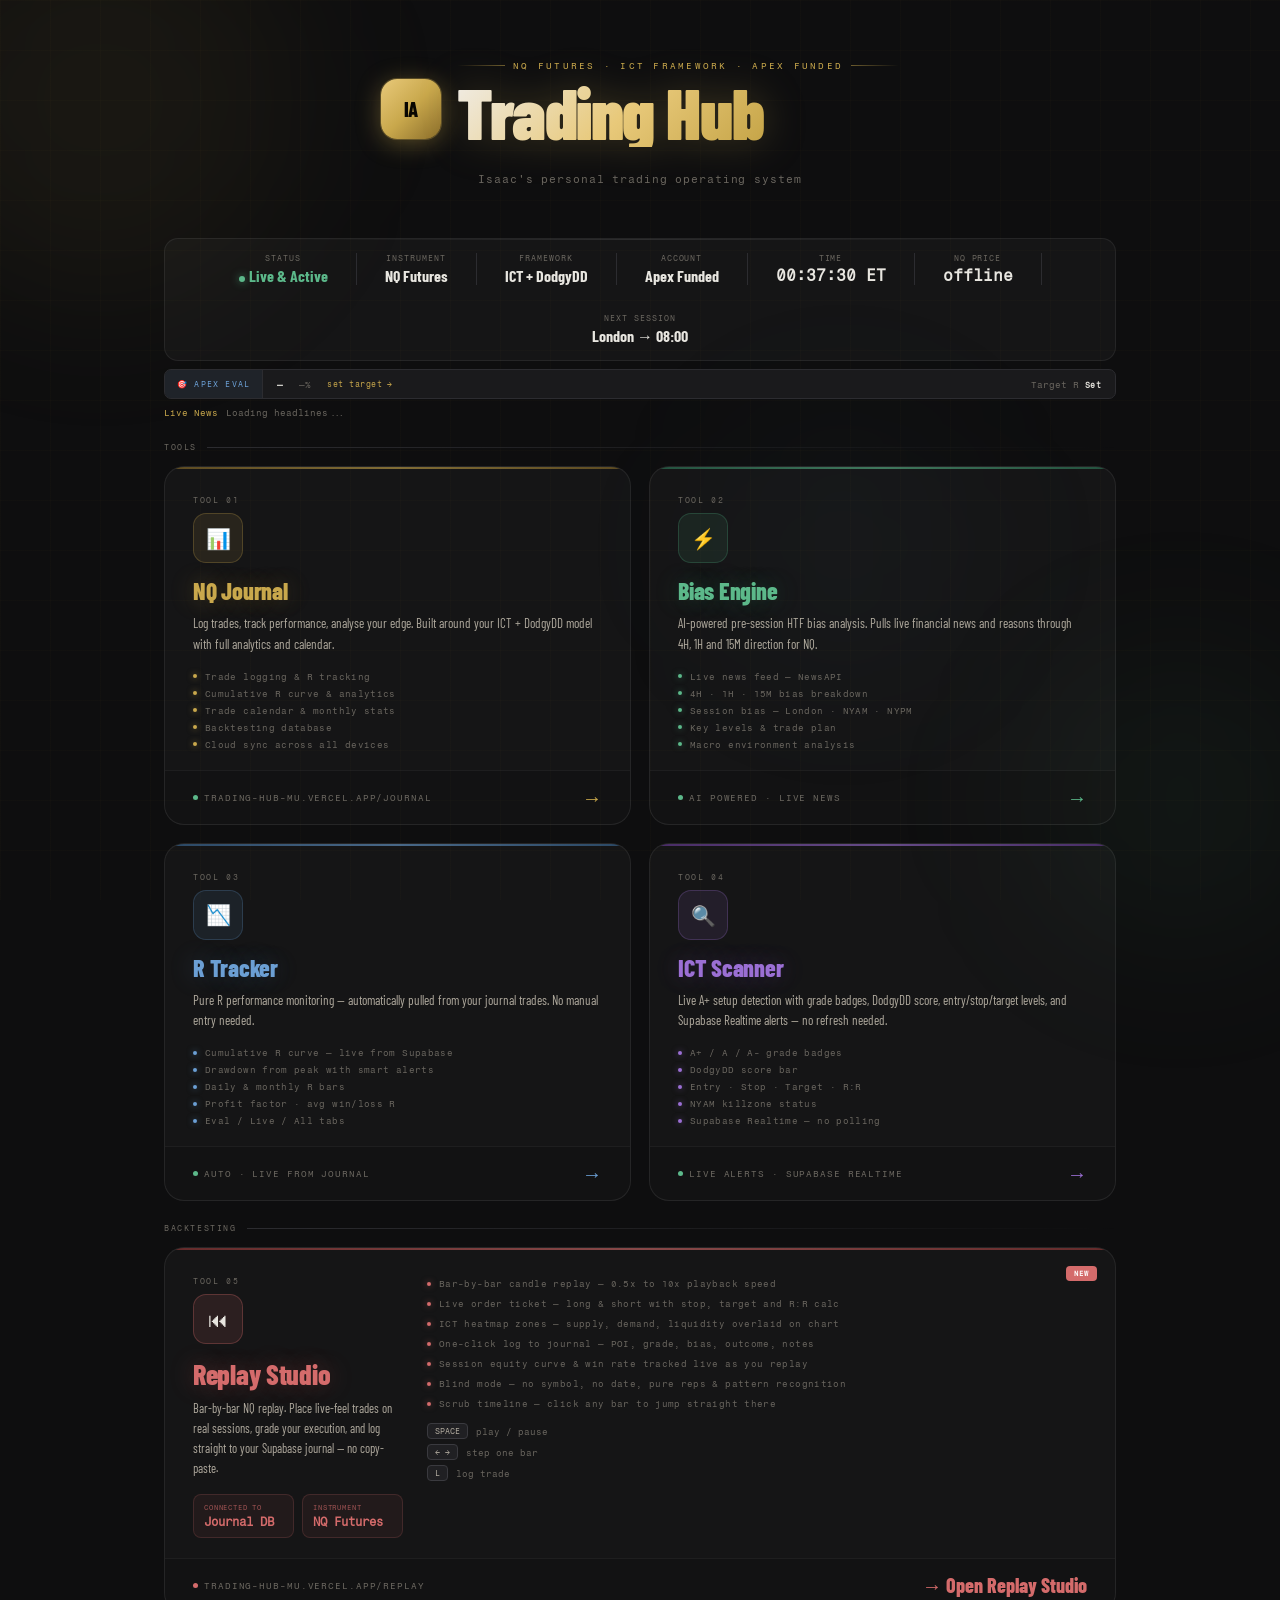
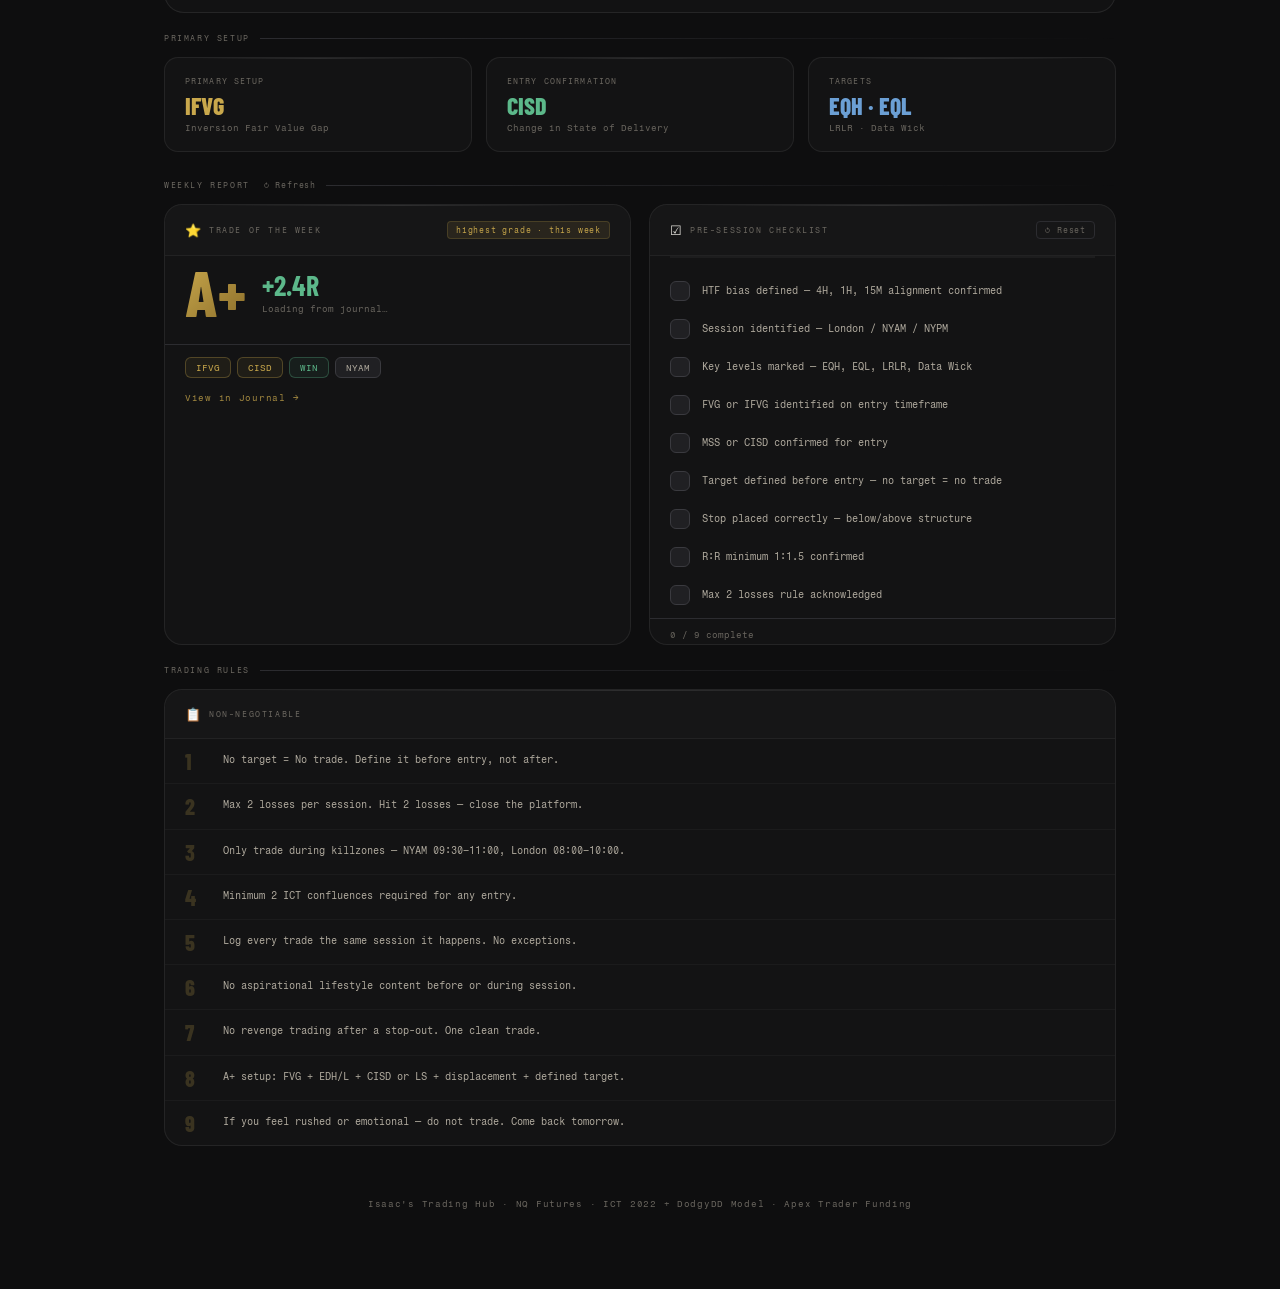
==== commit 32e7d649: "Add NQ price fetching functionality" ====
--- a/index.html
+++ b/index.html
@@ -621,6 +621,44 @@
   document.getElementById('next-session').textContent=s;
 }
 setInterval(tick,1000);tick();
+
+/* ── NQ LIVE PRICE ──
+   Fetches /api/price (server-side proxy to Yahoo + Stooq fallback).
+   Direct Yahoo calls fail in browser due to CORS; that's why this is proxied. */
+let _nqLast=null,_nqInFlight=false,_nqTimer=null;
+async function fetchNQPrice(){
+  if(_nqInFlight) return;
+  _nqInFlight=true;
+  try{
+    const r=await fetch('/api/price?symbol=NQ=F',{cache:'no-store'});
+    if(!r.ok) throw new Error('http '+r.status);
+    const q=await r.json();
+    if(typeof q.price!=='number') throw new Error('bad payload');
+    const el=document.getElementById('nq-price');
+    if(!el) return;
+    const txt=q.price.toLocaleString('en-US',{minimumFractionDigits:2,maximumFractionDigits:2});
+    const chg=q.change||0, chgPct=q.changePct||0;
+    const sign=chg>=0?'+':'';
+    el.innerHTML=txt+' <span style="color:'+(chg>=0?'var(--win)':'var(--loss)')+';font-size:0.75em;letter-spacing:0;">'+sign+chg.toFixed(1)+'</span>';
+    el.title='NQ=F · '+(q.marketState||'—')+' · '+sign+chgPct.toFixed(2)+'% · via '+(q.source||'live');
+    // Tick-flash: brief color change when price moves
+    if(_nqLast!=null && q.price!==_nqLast){
+      el.style.transition='none';
+      el.style.color=q.price>_nqLast?'var(--win)':'var(--loss)';
+      void el.offsetWidth;
+      el.style.transition='color 1.2s ease';
+      el.style.color='';
+    }
+    _nqLast=q.price;
+  }catch(e){
+    const el=document.getElementById('nq-price');
+    if(el && el.textContent==='—') el.textContent='offline';
+  }finally{_nqInFlight=false;}
+}
+function startNQ(){if(_nqTimer)clearInterval(_nqTimer);fetchNQPrice();_nqTimer=setInterval(fetchNQPrice,15000);}
+function stopNQ(){if(_nqTimer){clearInterval(_nqTimer);_nqTimer=null;}}
+document.addEventListener('visibilitychange',()=>{document.hidden?stopNQ():startNQ();});
+startNQ();
 
 /* ── NEWS ── */
 const NEWS=[
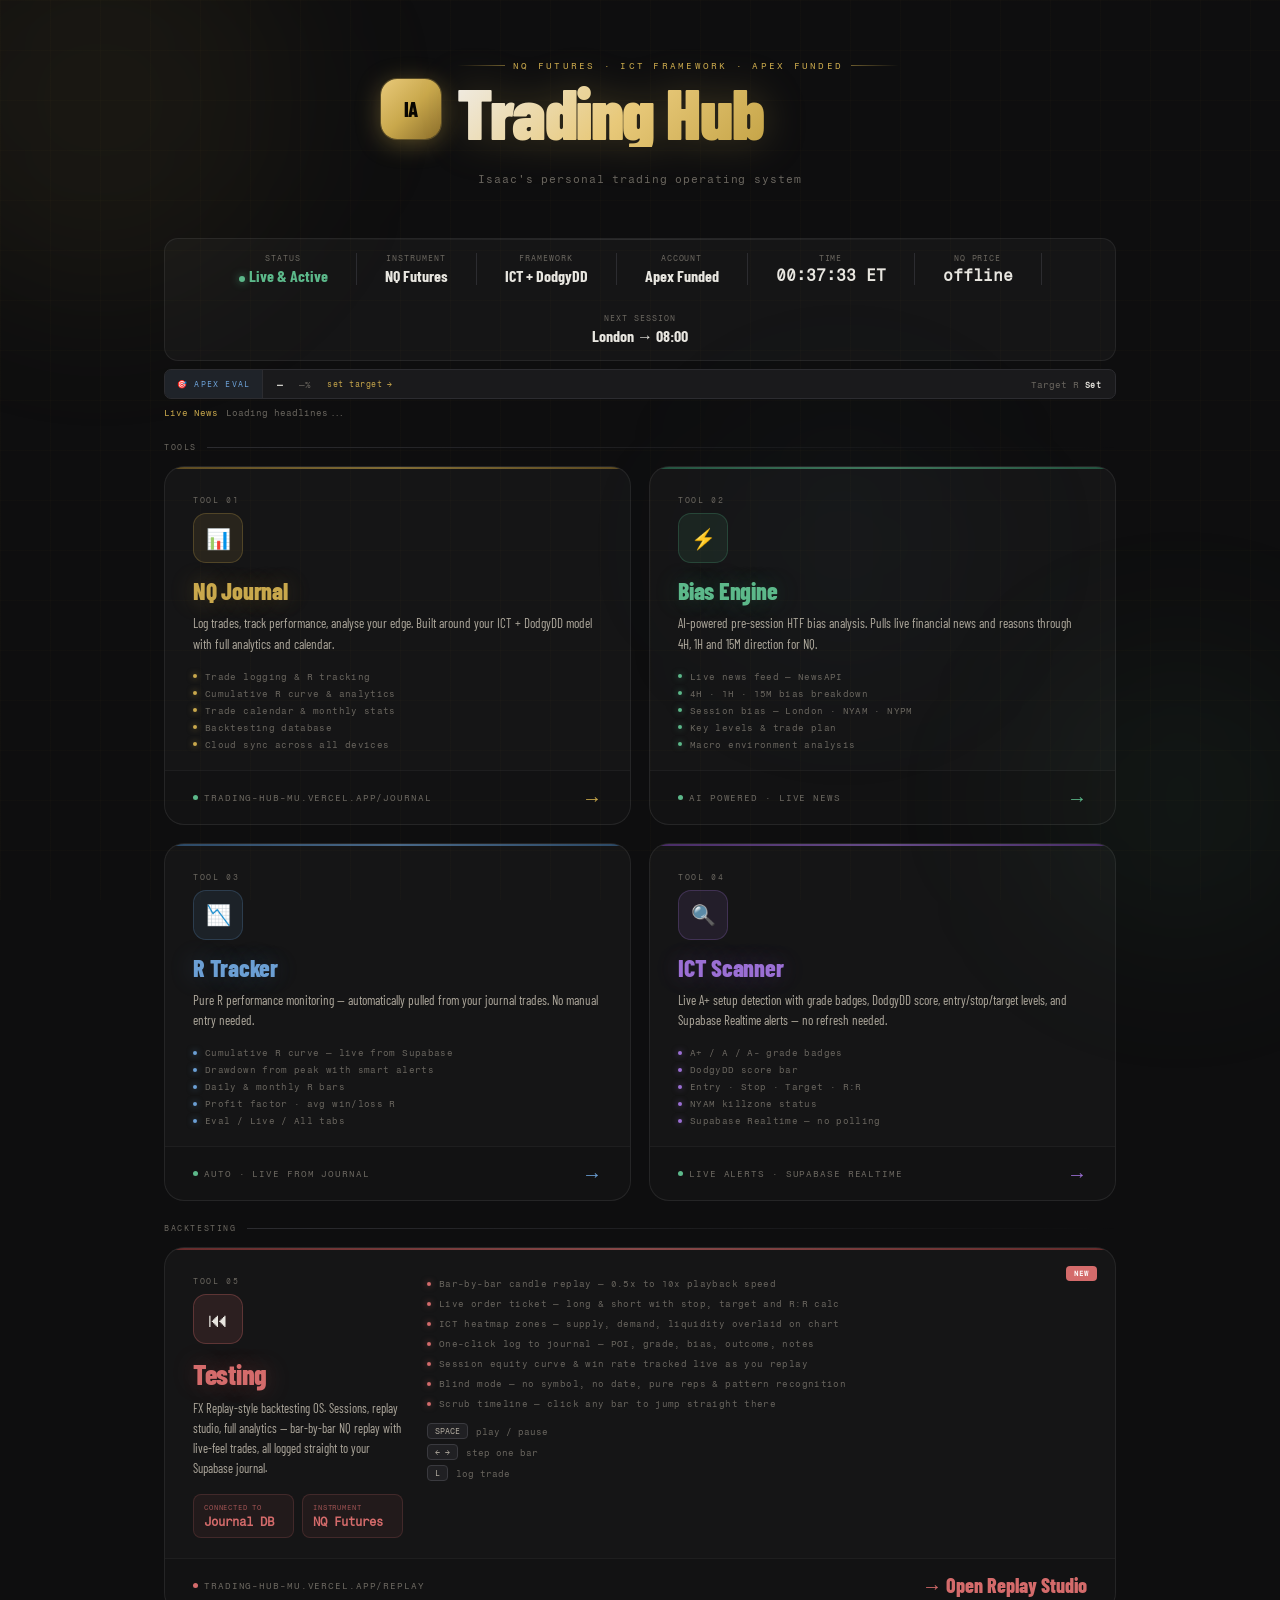
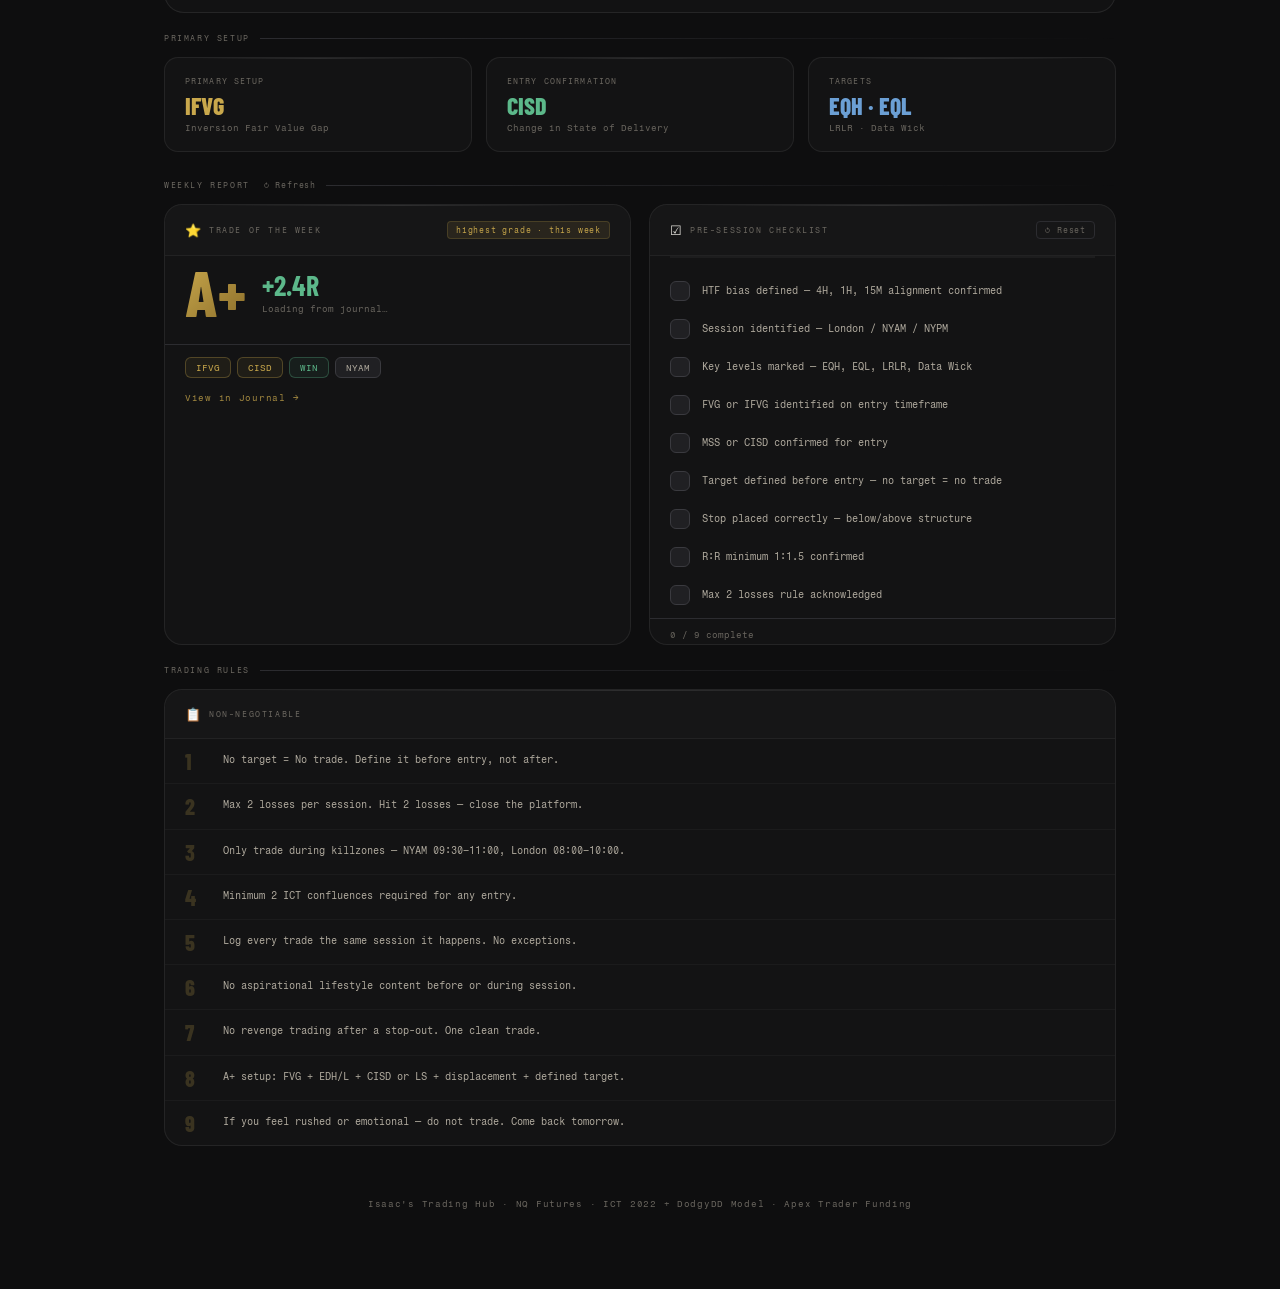
==== commit 838aaaca: "Update index.html" ====
--- a/index.html
+++ b/index.html
@@ -474,15 +474,15 @@
 
   <div class="sec-lbl" style="animation:fadeUp .5s .3s ease both;margin-top:4px;">Backtesting</div>
 
-  <a href="replay.html" class="app-card card-r" style="margin-bottom:20px;animation-delay:.3s;">
+  <a href="backtest.html" class="app-card card-r" style="margin-bottom:20px;animation-delay:.3s;">
     <div class="new-pill">New</div>
     <div class="card-top">
       <div class="replay-inner">
         <div class="replay-left">
           <div class="card-lbl">Tool 05</div>
           <div class="card-icon icon-r">⏮</div>
-          <div class="card-title title-r" style="font-size:28px;margin-bottom:10px;">Replay Studio</div>
-          <div class="card-desc" style="font-size:12.5px;">Bar-by-bar NQ replay. Place live-feel trades on real sessions, grade your execution, and log straight to your Supabase journal — no copy-paste.</div>
+          <div class="card-title title-r" style="font-size:28px;margin-bottom:10px;">Testing</div>
+          <div class="card-desc" style="font-size:12.5px;">FX Replay-style backtesting OS. Sessions, replay studio, full analytics — bar-by-bar NQ replay with live-feel trades, all logged straight to your Supabase journal.</div>
           <div class="replay-stats">
             <div class="rs"><div class="rs-k">Connected to</div><div class="rs-v">Journal DB</div></div>
             <div class="rs"><div class="rs-k">Instrument</div><div class="rs-v">NQ Futures</div></div>
